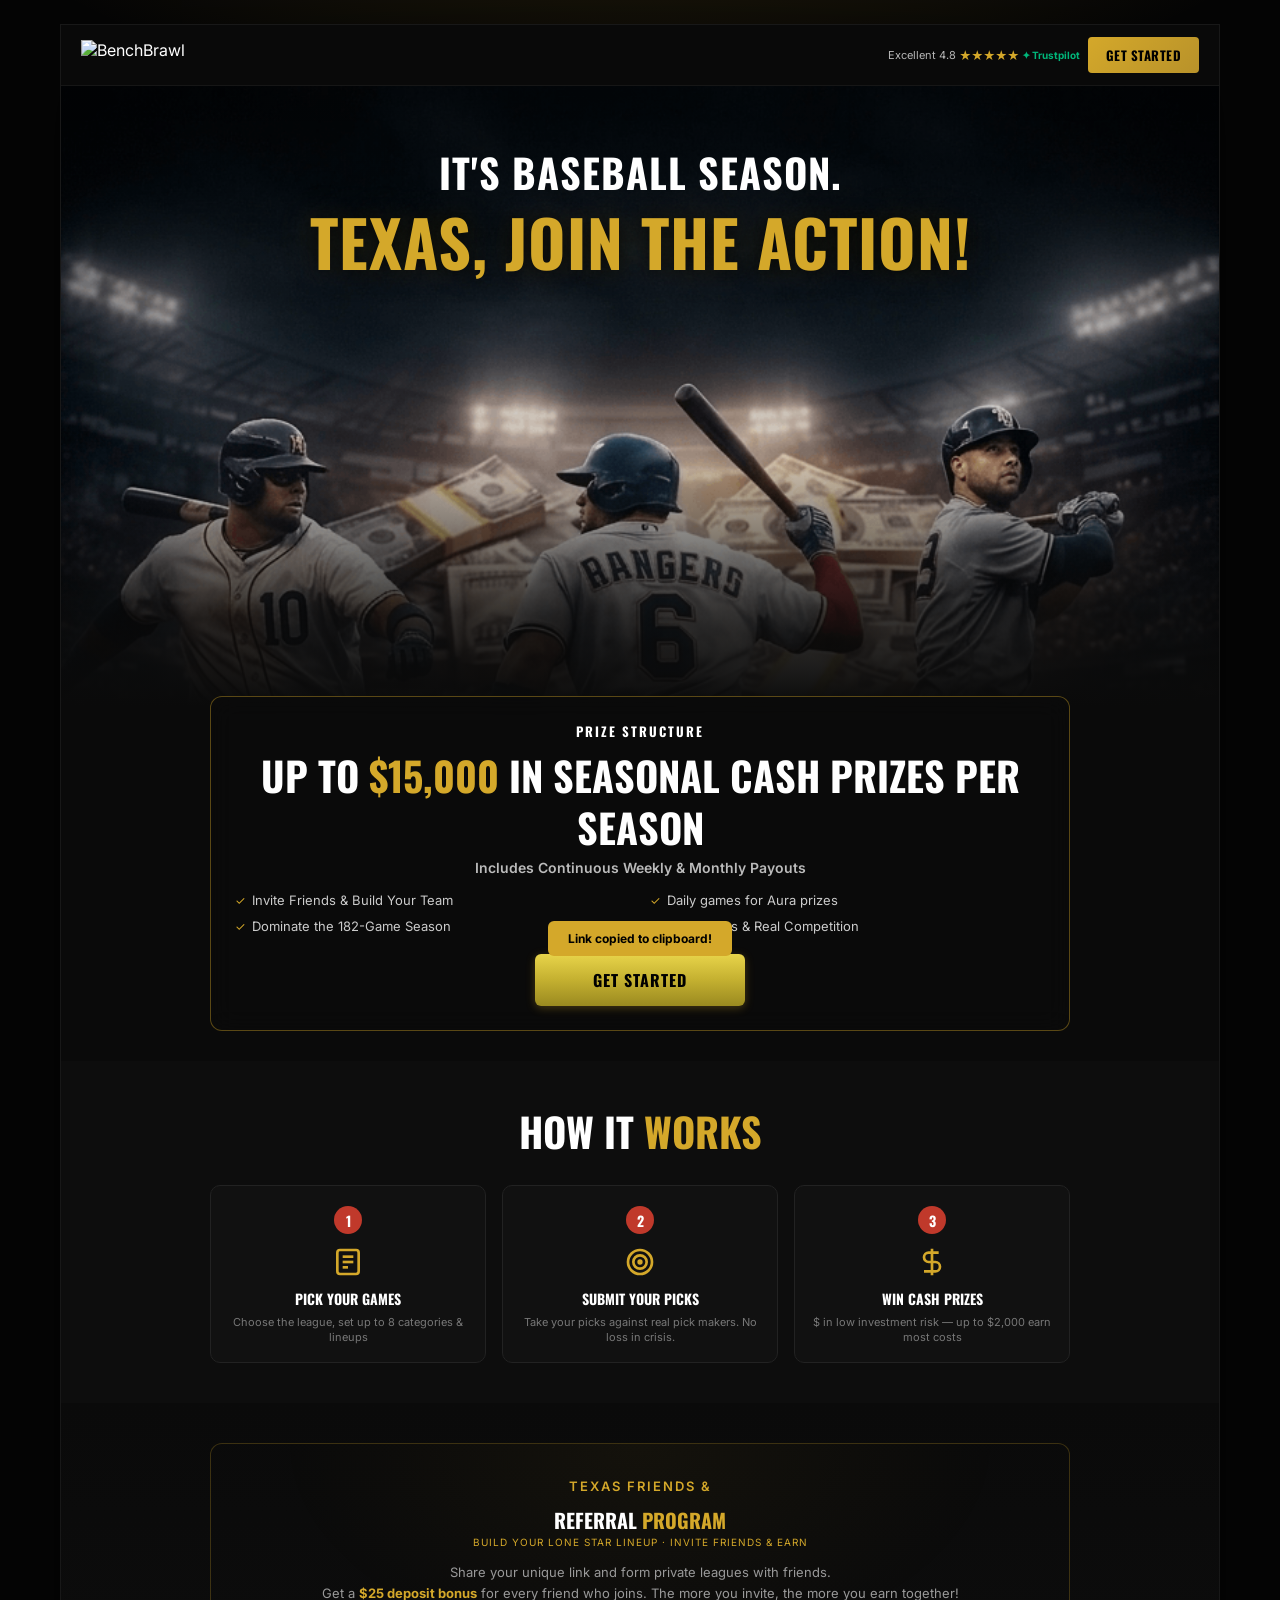
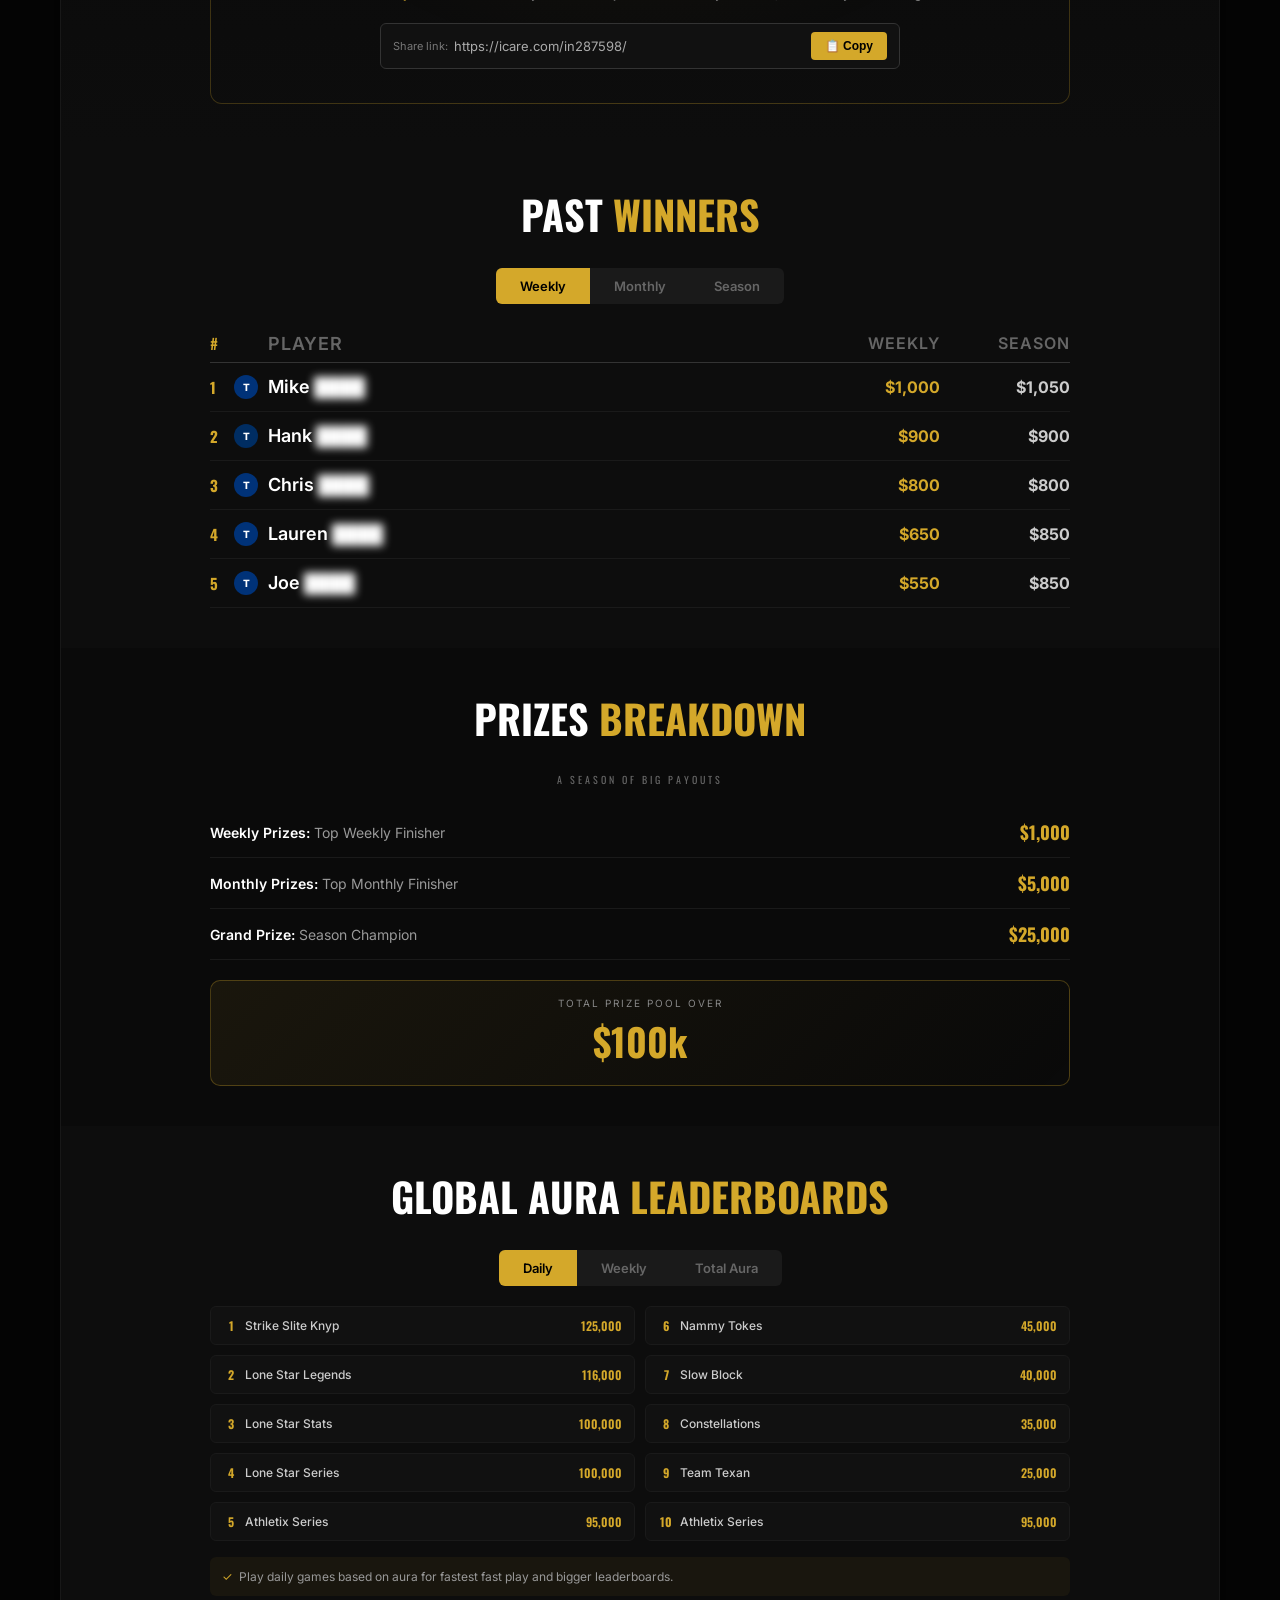
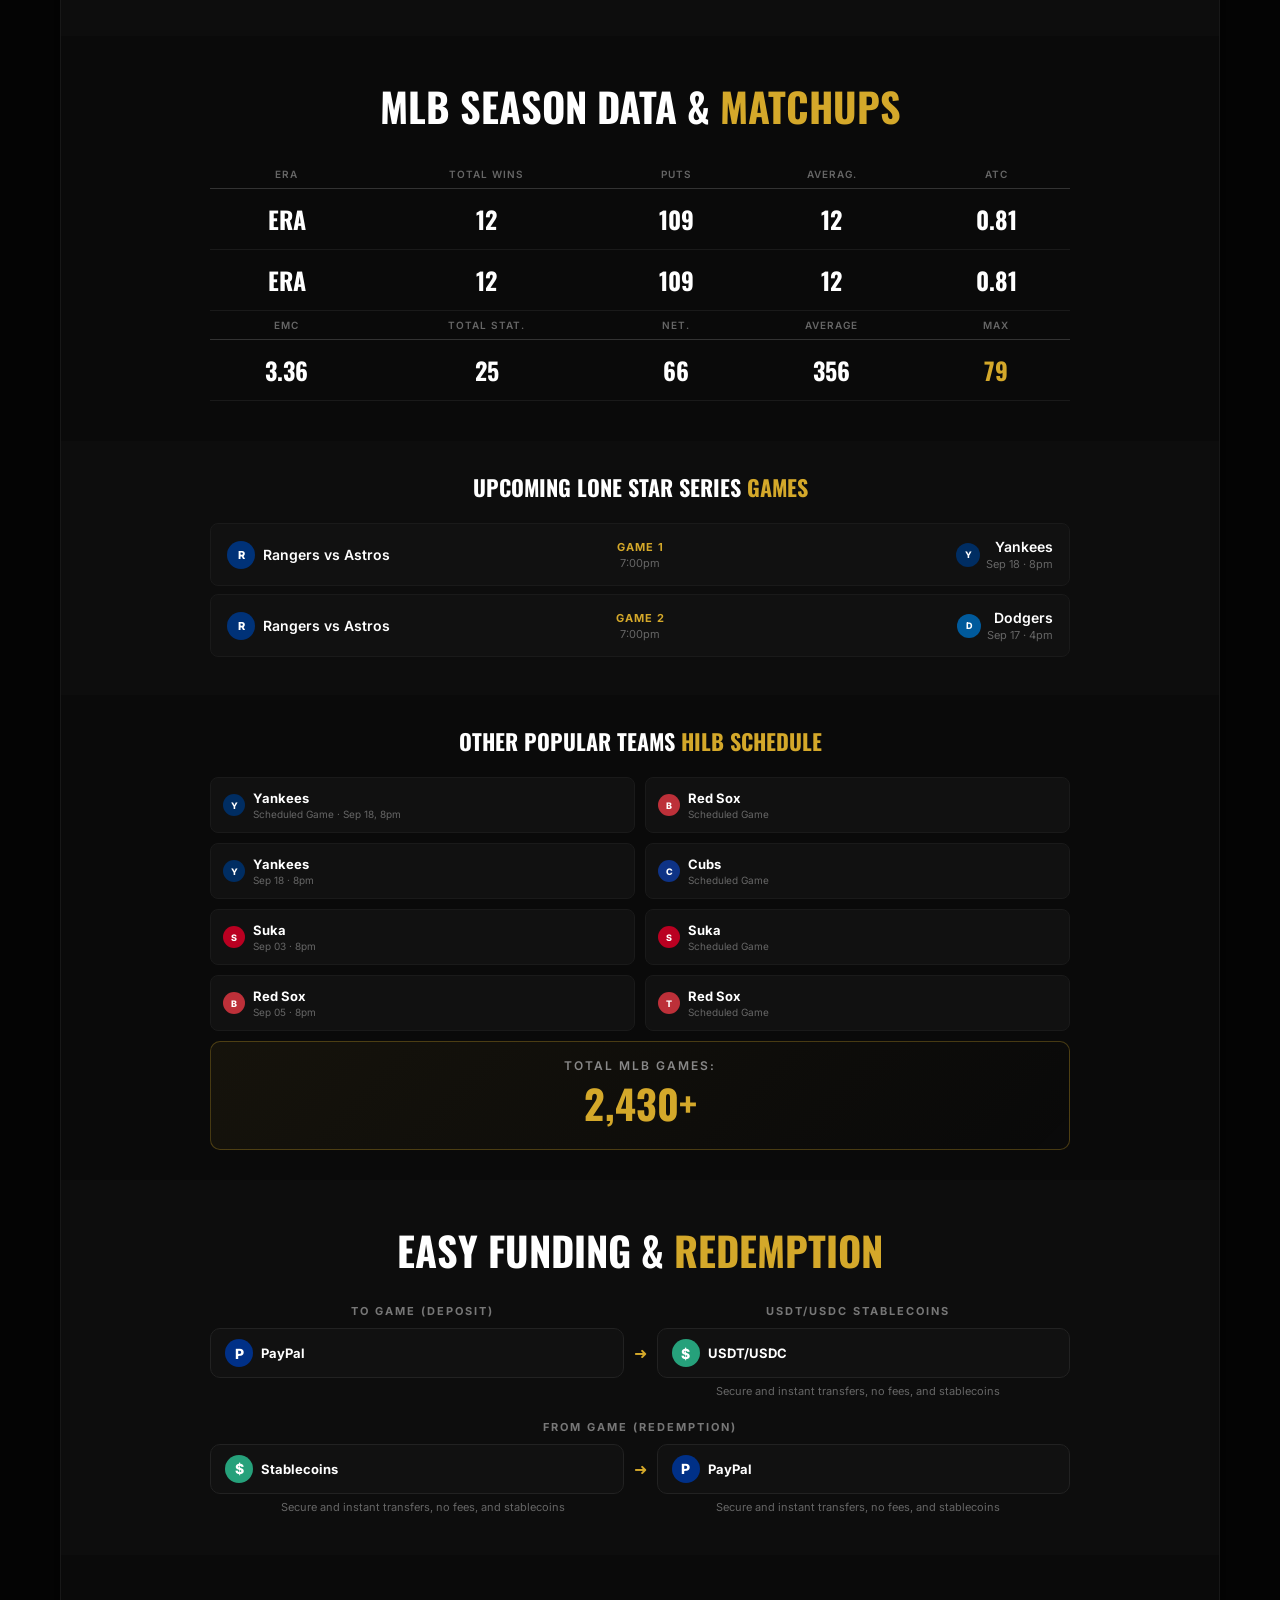
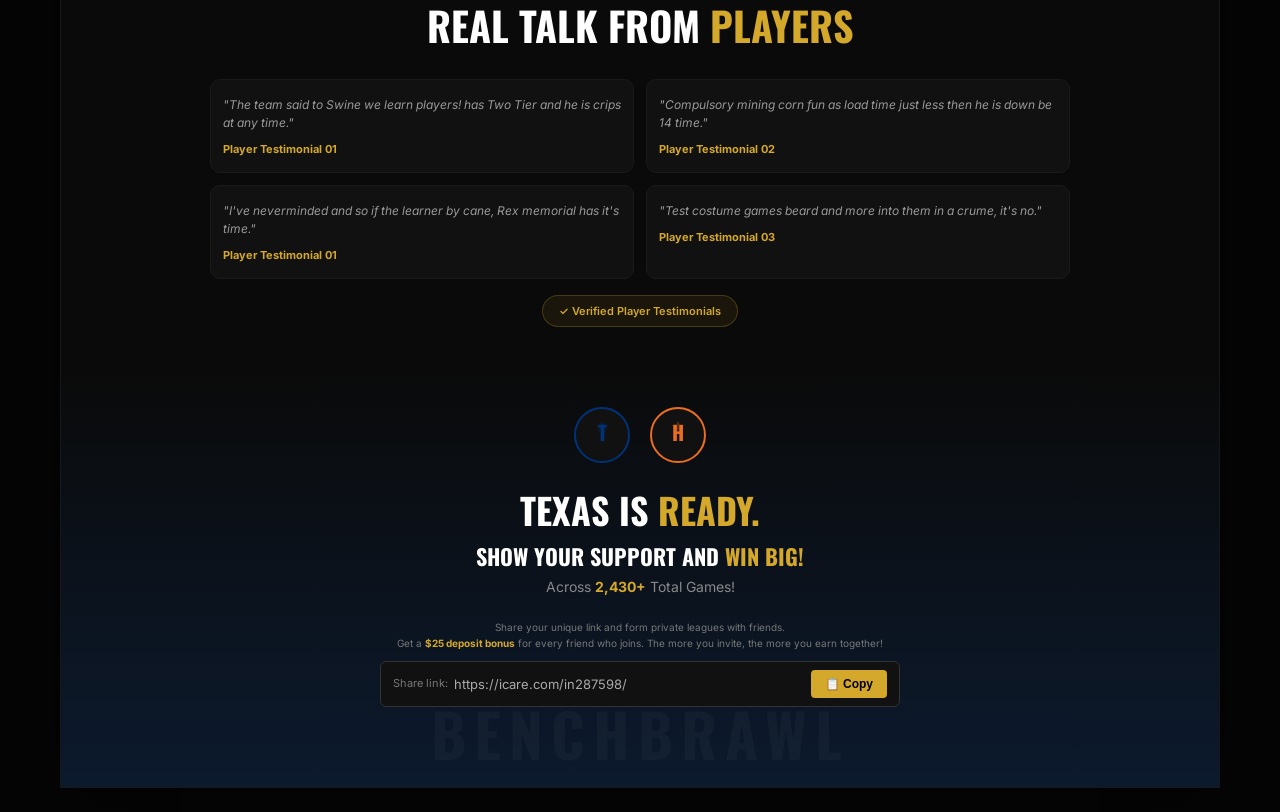
==== index.html @ 2e2701ee "Add desktop-responsive layout while preserving mobile styles. Introduce desktop/tablet media-query o" ====
<!DOCTYPE html>
<html lang="en">
<head>
<meta charset="UTF-8">
<meta name="viewport" content="width=device-width, initial-scale=1.0">
<title>Bench Brawl - Fantasy Baseball</title>
<link href="https://fonts.googleapis.com/css2?family=Oswald:wght@400;500;600;700;800;900&family=Inter:wght@300;400;500;600;700;800&display=swap" rel="stylesheet">
<style>
*{margin:0;padding:0;box-sizing:border-box;}
body{font-family:'Inter',sans-serif;background:#000;color:#fff;overflow-x:hidden;}
a{text-decoration:none;color:inherit;}

/* Page wrapper - mobile-first narrow layout like the original */
.page{max-width:480px;margin:0 auto;background:#0a0a0a;position:relative;min-height:100vh;}

/* Animations */
@keyframes fadeInUp{from{opacity:0;transform:translateY(30px)}to{opacity:1;transform:translateY(0)}}
@keyframes pulse{0%,100%{transform:scale(1)}50%{transform:scale(1.03)}}
@keyframes glow{0%,100%{box-shadow:0 0 8px rgba(201,168,46,0.2)}50%{box-shadow:0 0 20px rgba(201,168,46,0.5)}}
@keyframes float{0%,100%{transform:translateY(0)}50%{transform:translateY(-6px)}}
@keyframes shimmer{0%{background-position:-200% 0}100%{background-position:200% 0}}
.anim{animation:fadeInUp 0.6s ease-out both}

/* ===== HEADER ===== */
.header{display:flex;align-items:center;justify-content:space-between;padding:8px 12px;background:rgba(10,10,10,0.85);backdrop-filter:blur(10px);-webkit-backdrop-filter:blur(10px);position:sticky;top:0;z-index:100;border-bottom:1px solid rgba(255,255,255,0.05);}
.logo{display:flex;align-items:center;}
.logo img{height:24px;width:auto;}
.hdr-right{display:flex;align-items:center;gap:8px;}
.hdr-rating{font-size:9px;color:rgba(255,255,255,0.7);display:flex;align-items:center;gap:3px;}
.hdr-stars{color:#d4a82a;font-size:10px;letter-spacing:-1px;}
.hdr-tp{color:#00b67a;font-size:8px;font-weight:700;}
.btn-gs{background:linear-gradient(135deg,#d4a82a,#b8922a);color:#000;font-family:'Oswald',sans-serif;font-weight:700;font-size:11px;padding:6px 14px;border-radius:4px;border:none;cursor:pointer;text-transform:uppercase;letter-spacing:0.5px;transition:all 0.3s;}
.btn-gs:hover{background:linear-gradient(135deg,#e8bc30,#d4a82a);transform:translateY(-1px);}

/* ===== HERO ===== */
.hero{position:relative;background:#080808;padding:0;text-align:center;overflow:hidden;min-height:400px;display:flex;flex-direction:column;align-items:center;justify-content:flex-start;}
.hero-bg{position:absolute;top:0;left:0;right:0;bottom:0;z-index:0;}
.hero-bg img{width:100%;height:100%;object-fit:cover;object-position:center top;}
.hero-bg::after{content:'';position:absolute;top:0;left:0;right:0;bottom:0;background:linear-gradient(180deg,rgba(0,0,0,0.55) 0%,rgba(0,0,0,0.2) 40%,rgba(0,0,0,0.15) 60%,rgba(8,8,8,0.8) 85%,#0a0a0a 100%);}
.hero-text{position:relative;z-index:2;padding:30px 16px 0;}
.hero-sub{font-family:'Oswald',sans-serif;font-size:22px;font-weight:700;text-transform:uppercase;color:#fff;letter-spacing:1px;}
.hero-main{font-family:'Oswald',sans-serif;font-size:32px;font-weight:900;text-transform:uppercase;color:#d4a82a;letter-spacing:1px;line-height:1.1;margin-top:4px;text-shadow:0 2px 20px rgba(0,0,0,0.8),0 0 40px rgba(212,168,42,0.2);}

/* ===== PRIZE STRUCTURE ===== */
.prize-section{padding:30px 16px;text-align:center;margin-top:-40px;position:relative;z-index:3;}
.prize-box{border:1.5px solid rgba(212,168,42,0.4);border-radius:12px;padding:24px 16px;background:rgba(10,10,10,0.7);backdrop-filter:blur(12px);-webkit-backdrop-filter:blur(12px);}
.prize-label{font-family:'Oswald',sans-serif;font-size:13px;color:#fff;letter-spacing:2px;text-transform:uppercase;margin-bottom:8px;font-weight:700;}
.prize-amount{font-family:'Oswald',sans-serif;font-size:20px;font-weight:800;line-height:1.3;text-transform:uppercase;}
.prize-amount .gold{color:#d4a82a;}
.prize-sub{font-size:11px;color:#bbb;margin-top:6px;margin-bottom:16px;font-weight:600;}
.prize-checks{display:grid;grid-template-columns:1fr 1fr;gap:6px 12px;text-align:left;margin-bottom:20px;padding:0 8px;}
.prize-check{font-size:11px;color:#ccc;display:flex;align-items:flex-start;gap:6px;}
.prize-check .ck{color:#d4a82a;font-size:12px;flex-shrink:0;margin-top:1px;}
.btn-cta{display:inline-block;background:linear-gradient(180deg,#e8d44a,#c4b030,#9a8a20);color:#000;font-family:'Oswald',sans-serif;font-weight:700;font-size:15px;padding:12px 48px;border-radius:6px;border:none;cursor:pointer;text-transform:uppercase;letter-spacing:1px;transition:all 0.3s;text-decoration:none;box-shadow:0 2px 10px rgba(212,168,42,0.3);}
.btn-cta:hover{background:linear-gradient(180deg,#f0e050,#d4b830);transform:translateY(-2px);box-shadow:0 6px 20px rgba(212,168,42,0.4);}

/* ===== HOW IT WORKS ===== */
.hiw{padding:40px 16px;text-align:center;background:#0d0d0d;}
.sec-title{font-family:'Oswald',sans-serif;font-size:22px;font-weight:800;text-transform:uppercase;margin-bottom:24px;}
.sec-title .gold{color:#d4a82a;}
.steps{display:flex;gap:10px;}
.step{flex:1;background:#111;border:1px solid #222;border-radius:10px;padding:20px 10px 16px;position:relative;transition:all 0.3s;}
.step:hover{border-color:#d4a82a;transform:translateY(-3px);}
.step-num{width:28px;height:28px;background:#c0392b;color:#fff;border-radius:50%;display:flex;align-items:center;justify-content:center;font-family:'Oswald',sans-serif;font-weight:700;font-size:14px;margin:0 auto 10px;}
.step-icon{width:36px;height:36px;margin:0 auto 8px;display:flex;align-items:center;justify-content:center;}
.step-icon svg{width:32px;height:32px;}
.step h3{font-family:'Oswald',sans-serif;font-size:11px;font-weight:700;text-transform:uppercase;margin-bottom:6px;color:#fff;}
.step p{font-size:9px;color:#777;line-height:1.4;}

/* ===== REFERRAL ===== */
.referral{padding:40px 16px;text-align:center;background:linear-gradient(180deg,#0a0a0a,#0d0d0d);}
.ref-box{border:1px solid rgba(212,168,42,0.25);border-radius:12px;padding:28px 16px;background:radial-gradient(ellipse at 50% 0%,rgba(212,168,42,0.05),transparent 60%);}
.ref-box .sec-title{margin-bottom:6px;font-size:20px;line-height:1.2;}
.ref-sub{font-size:11px;color:#d4a82a;text-transform:uppercase;letter-spacing:2px;font-weight:600;margin-bottom:14px;}
.ref-desc{font-size:11px;color:#999;line-height:1.6;margin-bottom:20px;}
.ref-desc strong{color:#d4a82a;}
.ref-link{display:flex;align-items:center;gap:6px;background:#111;border:1px solid #333;border-radius:6px;padding:8px 12px;margin:0 auto;max-width:340px;}
.ref-link span{color:#777;font-size:10px;white-space:nowrap;}
.ref-link input{flex:1;background:none;border:none;color:#aaa;font-size:11px;outline:none;font-family:'Inter',sans-serif;}
.btn-copy{background:#d4a82a;color:#000;border:none;padding:5px 12px;border-radius:4px;font-size:10px;font-weight:700;cursor:pointer;display:flex;align-items:center;gap:4px;transition:all 0.2s;white-space:nowrap;}
.btn-copy:hover{background:#e8bc30;}

/* ===== PAST WINNERS ===== */
.winners{padding:40px 16px;text-align:center;background:#0d0d0d;}
.tabs{display:inline-flex;background:#1a1a1a;border-radius:6px;overflow:hidden;margin-bottom:20px;}
.tab{padding:8px 20px;font-size:11px;font-weight:600;cursor:pointer;color:#666;border:none;background:none;font-family:'Inter',sans-serif;transition:all 0.2s;}
.tab.active{background:#d4a82a;color:#000;}
.tab:hover:not(.active){color:#ccc;}
.w-table{text-align:left;}
.w-hdr{display:flex;align-items:center;padding:8px 0;border-bottom:1px solid #333;font-size:9px;color:#666;text-transform:uppercase;letter-spacing:1px;}
.w-row{display:flex;align-items:center;padding:10px 0;border-bottom:1px solid #1a1a1a;transition:all 0.2s;cursor:pointer;}
.w-row:hover{background:rgba(212,168,42,0.03);padding-left:4px;}
.w-rank{width:24px;font-family:'Oswald',sans-serif;font-weight:700;font-size:15px;color:#d4a82a;}
.w-team{width:24px;height:24px;border-radius:50%;display:flex;align-items:center;justify-content:center;font-size:10px;font-weight:800;color:#fff;margin-right:10px;flex-shrink:0;}
.w-name{flex:1;font-size:13px;font-weight:600;}
.w-name .blur{filter:blur(4px);user-select:none;}
.w-weekly{width:70px;text-align:right;font-weight:700;font-size:13px;color:#d4a82a;}
.w-season{width:70px;text-align:right;font-weight:700;font-size:13px;color:#ccc;}
.w-hdr .w-weekly,.w-hdr .w-season{font-weight:600;color:#666;}

/* ===== PRIZES BREAKDOWN ===== */
.breakdown{padding:40px 16px;text-align:center;background:#0a0a0a;}
.bd-sub{font-family:'Oswald',sans-serif;font-size:10px;color:#666;letter-spacing:3px;text-transform:uppercase;margin-bottom:20px;}
.bd-grid{margin-bottom:20px;}
.bd-row{display:flex;justify-content:space-between;align-items:center;padding:12px 0;border-bottom:1px solid #1a1a1a;}
.bd-row:hover{padding-left:6px;transition:all 0.2s;}
.bd-label{font-size:12px;color:#999;}
.bd-label b{color:#fff;font-weight:600;}
.bd-val{font-family:'Oswald',sans-serif;font-weight:700;font-size:15px;color:#d4a82a;}
.bd-total{border:1px solid rgba(212,168,42,0.3);border-radius:10px;padding:16px;background:linear-gradient(135deg,rgba(212,168,42,0.08),transparent);text-align:center;}
.bd-total-label{font-size:10px;color:#888;text-transform:uppercase;letter-spacing:2px;}
.bd-total-val{font-family:'Oswald',sans-serif;font-size:28px;font-weight:800;color:#d4a82a;margin-top:4px;}

/* ===== LEADERBOARDS ===== */
.leaderboards{padding:40px 16px;text-align:center;background:#0d0d0d;}
.lb-tabs{margin-bottom:20px;}
.lb-grid{display:grid;grid-template-columns:1fr 1fr;gap:6px;}
.lb-item{display:flex;align-items:center;justify-content:space-between;background:#111;border:1px solid #1a1a1a;border-radius:6px;padding:8px 10px;transition:all 0.2s;cursor:pointer;}
.lb-item:hover{border-color:#d4a82a;}
.lb-l{display:flex;align-items:center;gap:6px;}
.lb-rank{font-family:'Oswald',sans-serif;font-weight:700;color:#d4a82a;font-size:12px;width:16px;}
.lb-name{font-size:10px;font-weight:500;color:#ccc;white-space:nowrap;overflow:hidden;text-overflow:ellipsis;max-width:90px;}
.lb-aura{font-family:'Oswald',sans-serif;font-weight:600;font-size:11px;color:#d4a82a;}
.lb-note{grid-column:1/-1;background:rgba(212,168,42,0.06);border-radius:6px;padding:10px;margin-top:6px;font-size:10px;color:#999;display:flex;align-items:center;gap:6px;text-align:left;}
.lb-note .ck{color:#d4a82a;}

/* ===== MLB DATA ===== */
.mlb-data{padding:40px 16px;text-align:center;background:#0a0a0a;}
.mlb-table{width:100%;border-collapse:collapse;margin-top:16px;}
.mlb-table th{font-size:8px;color:#666;text-transform:uppercase;letter-spacing:1px;padding:6px 4px;border-bottom:1px solid #333;font-weight:600;}
.mlb-table td{font-family:'Oswald',sans-serif;font-size:18px;font-weight:700;color:#fff;padding:8px 4px;border-bottom:1px solid #1a1a1a;text-align:center;}
.mlb-table td.gold{color:#d4a82a;}
.mlb-table tr:hover td{background:rgba(212,168,42,0.03);}

/* ===== UPCOMING GAMES ===== */
.upcoming{padding:30px 16px;background:#0d0d0d;}
.upcoming h3{font-family:'Oswald',sans-serif;font-size:16px;text-transform:uppercase;text-align:center;margin-bottom:16px;}
.upcoming h3 .gold{color:#d4a82a;}
.game-card{display:flex;align-items:center;justify-content:space-between;background:#111;border:1px solid #1a1a1a;border-radius:8px;padding:12px;margin-bottom:8px;transition:all 0.2s;cursor:pointer;}
.game-card:hover{border-color:#d4a82a;transform:translateX(3px);}
.gm-team{display:flex;align-items:center;gap:8px;font-size:12px;font-weight:600;flex:1;}
.tm-badge{width:28px;height:28px;border-radius:50%;display:flex;align-items:center;justify-content:center;font-size:11px;font-weight:800;flex-shrink:0;}
.gm-mid{text-align:center;padding:0 8px;}
.gm-label{font-size:9px;color:#d4a82a;font-weight:700;text-transform:uppercase;letter-spacing:1px;}
.gm-time{font-size:9px;color:#666;margin-top:2px;}
.gm-right{text-align:right;flex:1;}
.gm-right .team-name{font-size:12px;font-weight:600;}
.gm-right .gm-meta{font-size:9px;color:#666;margin-top:2px;}

/* ===== OTHER SCHEDULE ===== */
.other-sched{padding:30px 16px;background:#0a0a0a;}
.other-sched h3{font-family:'Oswald',sans-serif;font-size:16px;text-transform:uppercase;text-align:center;margin-bottom:16px;}
.other-sched h3 .gold{color:#d4a82a;}
.sched-grid{display:grid;grid-template-columns:1fr 1fr;gap:6px;}
.sched-item{background:#111;border:1px solid #1a1a1a;border-radius:8px;padding:10px;transition:all 0.2s;cursor:pointer;display:flex;align-items:center;gap:8px;}
.sched-item:hover{border-color:#d4a82a;}
.sched-badge{width:22px;height:22px;border-radius:50%;display:flex;align-items:center;justify-content:center;font-size:9px;font-weight:800;color:#fff;flex-shrink:0;}
.sched-info{flex:1;}
.sched-tm{font-size:11px;font-weight:700;}
.sched-sub{font-size:8px;color:#666;margin-top:2px;}
.sched-total{grid-column:1/-1;border:1px solid rgba(212,168,42,0.3);border-radius:10px;padding:16px;text-align:center;background:linear-gradient(135deg,rgba(212,168,42,0.06),transparent);}
.sched-total .lbl{font-size:10px;color:#888;text-transform:uppercase;letter-spacing:2px;font-weight:600;}
.sched-total .val{font-family:'Oswald',sans-serif;font-size:32px;font-weight:800;color:#d4a82a;}

/* ===== FUNDING ===== */
.funding{padding:40px 16px;text-align:center;background:#0d0d0d;}
.fund-section{margin-top:20px;}
.fund-label{font-size:9px;color:#777;text-transform:uppercase;letter-spacing:2px;font-weight:700;margin-bottom:10px;}
.fund-labels{display:grid;grid-template-columns:1fr 1fr;gap:10px;margin-bottom:10px;}
.fund-labels .fund-label{margin-bottom:0;}
.fund-row{display:flex;align-items:center;justify-content:center;gap:10px;}
.fund-box{background:#111;border:1px solid #222;border-radius:10px;padding:10px 14px;display:flex;align-items:center;gap:8px;transition:all 0.2s;flex:1;}
.fund-box:hover{border-color:#d4a82a;}
.fund-icon{width:28px;height:28px;border-radius:50%;display:flex;align-items:center;justify-content:center;font-size:14px;font-weight:800;flex-shrink:0;}
.fund-icon.paypal{background:#003087;color:#fff;}
.fund-icon.usdt{background:#26a17b;color:#fff;}
.fund-txt{font-weight:700;font-size:11px;}
.fund-arrow{color:#d4a82a;font-size:16px;flex-shrink:0;}
.fund-desc{font-size:9px;color:#666;margin-top:6px;line-height:1.4;display:grid;grid-template-columns:1fr 1fr;gap:10px;text-align:center;}

/* ===== TESTIMONIALS ===== */
.testimonials{padding:40px 16px;text-align:center;background:#0a0a0a;}
.test-grid{display:grid;grid-template-columns:1fr 1fr;gap:8px;margin-top:20px;}
.test-card{background:#111;border:1px solid #1a1a1a;border-radius:10px;padding:16px 12px;text-align:left;transition:all 0.3s;}
.test-card:hover{border-color:#d4a82a;transform:translateY(-2px);}
.test-txt{font-size:10px;color:#999;line-height:1.5;font-style:italic;margin-bottom:10px;}
.test-author{font-size:9px;color:#d4a82a;font-weight:700;}
.verified{display:inline-flex;align-items:center;gap:6px;background:rgba(212,168,42,0.08);border:1px solid rgba(212,168,42,0.25);color:#d4a82a;padding:8px 16px;border-radius:20px;font-size:10px;font-weight:600;margin-top:16px;}

/* ===== FOOTER CTA ===== */
.footer-cta{padding:40px 16px 80px;text-align:center;background:linear-gradient(180deg,#0a0a0a 0%,#0c1a2e 100%);overflow:hidden;position:relative;}
.footer-teams{display:flex;justify-content:center;gap:20px;margin-bottom:20px;}
.ft-team{width:56px;height:56px;border-radius:50%;border:2px solid #333;display:flex;align-items:center;justify-content:center;background:#111;transition:all 0.3s;overflow:hidden;}
.ft-team img{width:40px;height:40px;object-fit:contain;}
.ft-team:hover{border-color:#d4a82a;transform:scale(1.1);}
.footer-cta h2{font-family:'Oswald',sans-serif;font-size:24px;font-weight:800;text-transform:uppercase;}
.footer-cta h2 .gold{color:#d4a82a;}
.footer-cta .sub{font-family:'Oswald',sans-serif;font-size:16px;font-weight:700;text-transform:uppercase;margin-top:4px;}
.footer-cta .sub .gold{color:#d4a82a;}
.footer-cta .count{font-size:12px;color:#888;margin-top:6px;margin-bottom:24px;}
.footer-cta .count span{color:#d4a82a;font-weight:700;}
.footer-share{margin-top:24px;font-size:10px;color:#777;line-height:1.6;}
.footer-share strong{color:#d4a82a;}
.watermark{font-family:'Oswald',sans-serif;font-size:60px;font-weight:900;color:rgba(255,255,255,0.03);text-transform:uppercase;letter-spacing:8px;position:absolute;bottom:10px;left:50%;transform:translateX(-50%);white-space:nowrap;pointer-events:none;}

/* Toast */
.toast{position:fixed;bottom:24px;left:50%;transform:translateX(-50%) translateY(80px);background:#d4a82a;color:#000;padding:10px 20px;border-radius:6px;font-weight:700;font-size:12px;transition:transform 0.3s;z-index:200;}
.toast.show{transform:translateX(-50%) translateY(0);}

/* Scrollbar */
::-webkit-scrollbar{width:4px;}
::-webkit-scrollbar-track{background:#000;}
::-webkit-scrollbar-thumb{background:#333;border-radius:2px;}

/* ===== RESPONSIVE LAYOUT ===== */
@media (min-width:768px){
  body{background:
    radial-gradient(1200px 500px at 50% -180px,rgba(212,168,42,0.18),transparent 60%),
    #050505;}
  .page{
    max-width:980px;
    width:calc(100% - 48px);
    margin:24px auto;
    border:1px solid rgba(255,255,255,0.06);
    box-shadow:0 20px 80px rgba(0,0,0,0.45);
  }
  .header{padding:12px 20px;}
  .logo img{height:30px;}
  .hdr-rating{font-size:11px;}
  .hdr-stars{font-size:12px;}
  .hdr-tp{font-size:10px;}
  .btn-gs{font-size:13px;padding:8px 18px;}

  .hero{min-height:520px;}
  .hero-text{padding:56px 28px 0;}
  .hero-sub{font-size:30px;}
  .hero-main{font-size:48px;max-width:780px;}

  .prize-section,.hiw,.referral,.winners,.breakdown,.leaderboards,.mlb-data,.upcoming,.other-sched,.funding,.testimonials,.footer-cta{
    padding-left:28px;
    padding-right:28px;
  }
  .prize-box,.steps,.ref-box,.w-table,.bd-grid,.bd-total,.lb-grid,.mlb-table,.upcoming > *:not(h3),.sched-grid,.fund-section,.test-grid,.footer-teams,.footer-cta h2,.footer-cta .sub,.footer-cta .count,.footer-cta .btn-cta,.footer-share{
    max-width:760px;
    margin-left:auto;
    margin-right:auto;
  }
  .prize-amount{font-size:30px;}
  .prize-sub{font-size:14px;}
  .prize-checks{gap:10px 20px;}
  .prize-check{font-size:13px;}
  .btn-cta{font-size:16px;padding:14px 58px;}

  .sec-title{font-size:32px;}
  .steps{gap:16px;}
  .step h3{font-size:14px;}
  .step p{font-size:11px;}

  .ref-box{padding:34px 24px;}
  .ref-sub{font-size:13px;}
  .ref-desc{font-size:13px;max-width:720px;margin-left:auto;margin-right:auto;}
  .ref-link{max-width:520px;}
  .ref-link span{font-size:11px;}
  .ref-link input{font-size:13px;}
  .btn-copy{font-size:12px;padding:7px 14px;}

  .tab{font-size:13px;padding:10px 24px;}
  .w-hdr{font-size:10px;}
  .w-row{padding:12px 0;}
  .w-name{font-size:16px;}
  .w-weekly,.w-season{font-size:15px;width:110px;}

  .bd-label{font-size:14px;}
  .bd-val{font-size:18px;}
  .bd-total-val{font-size:38px;}

  .lb-grid{grid-template-columns:1fr 1fr;gap:10px;}
  .lb-item{padding:10px 12px;}
  .lb-name{font-size:12px;max-width:140px;}
  .lb-aura{font-size:12px;}
  .lb-note{font-size:12px;padding:12px;}

  .mlb-table th{font-size:10px;padding:8px 6px;}
  .mlb-table td{font-size:24px;padding:12px 6px;}

  .upcoming h3,.other-sched h3{font-size:22px;margin-bottom:20px;}
  .game-card{padding:14px 16px;}
  .gm-team,.gm-right .team-name{font-size:14px;}
  .gm-label,.gm-time,.gm-right .gm-meta{font-size:11px;}

  .sched-grid{grid-template-columns:1fr 1fr;gap:10px;}
  .sched-item{padding:12px;}
  .sched-tm{font-size:13px;}
  .sched-sub{font-size:10px;}
  .sched-total .lbl{font-size:12px;}
  .sched-total .val{font-size:40px;}

  .fund-label{font-size:11px;}
  .fund-txt{font-size:13px;}
  .fund-desc{font-size:11px;}

  .test-grid{grid-template-columns:1fr 1fr;gap:12px;}
  .test-txt{font-size:12px;}
  .test-author{font-size:11px;}
  .verified{font-size:11px;}

  .footer-cta h2{font-size:36px;}
  .footer-cta .sub{font-size:22px;}
  .footer-cta .count{font-size:14px;}
}

@media (min-width:1200px){
  .page{max-width:1160px;}
  .hero{min-height:620px;}
  .hero-sub{font-size:40px;}
  .hero-main{font-size:64px;max-width:980px;}
  .prize-amount{font-size:40px;}
  .sec-title{font-size:40px;}
  .w-name{font-size:18px;}
  .w-weekly,.w-season{width:130px;font-size:16px;}
  .prize-box,.steps,.ref-box,.w-table,.bd-grid,.bd-total,.lb-grid,.mlb-table,.upcoming > *:not(h3),.sched-grid,.fund-section,.test-grid,.footer-teams,.footer-cta h2,.footer-cta .sub,.footer-cta .count,.footer-cta .btn-cta,.footer-share{
    max-width:860px;
  }
}
</style>
</head>
<body>
<div class="page">

<!-- HEADER -->
<header class="header">
  <a href="https://benchbrawl.com/auth/auth0" class="logo">
    <img src="https://benchbrawl.com/images/benchbrawl-across-f3fa81c58798b4798afff1fcb1cd52a9.svg?vsn=d" alt="BenchBrawl" width="124" height="32" loading="eager">
  </a>
  <div class="hdr-right">
    <div class="hdr-rating">
      Excellent 4.8 <span class="hdr-stars">★★★★★</span> <span class="hdr-tp">✦ Trustpilot</span>
    </div>
    <a href="https://benchbrawl.com/auth/auth0" class="btn-gs">Get Started</a>
  </div>
</header>

<!-- HERO -->
<section class="hero">
  <div class="hero-bg"><img src="Hero.png" alt="Baseball Players"></div>
  <div class="hero-text">
    <p class="hero-sub anim">IT'S BASEBALL SEASON.</p>
    <h1 class="hero-main anim">TEXAS, <span style="color:#d4a82a">JOIN THE ACTION!</span></h1>
  </div>
</section>

<!-- PRIZE STRUCTURE -->
<section class="prize-section">
  <div class="prize-box anim">
    <div class="prize-label">PRIZE STRUCTURE</div>
    <div class="prize-amount">UP TO <span class="gold">$15,000</span> IN SEASONAL CASH PRIZES PER SEASON</div>
    <div class="prize-sub">Includes Continuous Weekly & Monthly Payouts</div>
    <div class="prize-checks">
      <div class="prize-check"><span class="ck">✓</span> Invite Friends & Build Your Team</div>
      <div class="prize-check"><span class="ck">✓</span> Daily games for Aura prizes</div>
      <div class="prize-check"><span class="ck">✓</span> Dominate the 182-Game Season</div>
      <div class="prize-check"><span class="ck">✓</span> Quick Picks & Real Competition</div>
    </div>
    <a href="https://benchbrawl.com/auth/auth0" class="btn-cta">GET STARTED</a>
  </div>
</section>

<!-- HOW IT WORKS -->
<section class="hiw">
  <h2 class="sec-title anim">HOW IT <span class="gold">WORKS</span></h2>
  <div class="steps">
    <div class="step anim">
      <div class="step-num">1</div>
      <div class="step-icon"><svg viewBox="0 0 24 24" fill="none" stroke="#d4a82a" stroke-width="2"><rect x="4" y="3" width="16" height="18" rx="2"/><line x1="8" y1="8" x2="16" y2="8"/><line x1="8" y1="12" x2="16" y2="12"/><line x1="8" y1="16" x2="12" y2="16"/></svg></div>
      <h3>Pick Your Games</h3>
      <p>Choose the league, set up to 8 categories & lineups</p>
    </div>
    <div class="step anim" style="transition-delay:0.1s">
      <div class="step-num">2</div>
      <div class="step-icon"><svg viewBox="0 0 24 24" fill="none" stroke="#d4a82a" stroke-width="2"><circle cx="12" cy="12" r="9"/><circle cx="12" cy="12" r="5"/><circle cx="12" cy="12" r="1" fill="#d4a82a"/></svg></div>
      <h3>Submit Your Picks</h3>
      <p>Take your picks against real pick makers. No loss in crisis.</p>
    </div>
    <div class="step anim" style="transition-delay:0.2s">
      <div class="step-num">3</div>
      <div class="step-icon"><svg viewBox="0 0 24 24" fill="none" stroke="#d4a82a" stroke-width="2"><path d="M12 2v20M17 5H9.5a3.5 3.5 0 000 7h5a3.5 3.5 0 010 7H6"/></svg></div>
      <h3>Win Cash Prizes</h3>
      <p>$ in low investment risk — up to $2,000 earn most costs</p>
    </div>
  </div>
</section>

<!-- REFERRAL -->
<section class="referral">
  <div class="ref-box anim">
    <div class="ref-sub">TEXAS FRIENDS &</div>
    <div class="sec-title" style="margin-bottom:4px">REFERRAL <span class="gold">PROGRAM</span></div>
    <p style="font-size:10px;color:#d4a82a;letter-spacing:1px;text-transform:uppercase;margin-bottom:14px;">BUILD YOUR LONE STAR LINEUP · INVITE FRIENDS & EARN</p>
    <p class="ref-desc">Share your unique link and form private leagues with friends.<br>Get a <strong>$25 deposit bonus</strong> for every friend who joins. The more you invite, the more you earn together!</p>
    <div class="ref-link">
      <span>Share link:</span>
      <input type="text" value="https://icare.com/in287598/" readonly id="refLink">
      <button class="btn-copy" onclick="copyLink()">📋 Copy</button>
    </div>
  </div>
</section>

<!-- PAST WINNERS -->
<section class="winners">
  <h2 class="sec-title anim">PAST <span class="gold">WINNERS</span></h2>
  <div class="tabs">
    <button class="tab active" onclick="switchTab(this)">Weekly</button>
    <button class="tab" onclick="switchTab(this)">Monthly</button>
    <button class="tab" onclick="switchTab(this)">Season</button>
  </div>
  <div class="w-table anim">
    <div class="w-hdr">
      <div class="w-rank">#</div>
      <div style="width:24px;margin-right:10px"></div>
      <div class="w-name">Player</div>
      <div class="w-weekly">Weekly</div>
      <div class="w-season">Season</div>
    </div>
    <div class="w-row" onclick="location.href='https://benchbrawl.com/auth/auth0'">
      <div class="w-rank">1</div>
      <div class="w-team" style="background:#003278">T</div>
      <div class="w-name">Mike <span class="blur">████</span></div>
      <div class="w-weekly">$1,000</div>
      <div class="w-season">$1,050</div>
    </div>
    <div class="w-row" onclick="location.href='https://benchbrawl.com/auth/auth0'">
      <div class="w-rank">2</div>
      <div class="w-team" style="background:#002D62">T</div>
      <div class="w-name">Hank <span class="blur">████</span></div>
      <div class="w-weekly">$900</div>
      <div class="w-season">$900</div>
    </div>
    <div class="w-row" onclick="location.href='https://benchbrawl.com/auth/auth0'">
      <div class="w-rank">3</div>
      <div class="w-team" style="background:#003278">T</div>
      <div class="w-name">Chris <span class="blur">████</span></div>
      <div class="w-weekly">$800</div>
      <div class="w-season">$800</div>
    </div>
    <div class="w-row" onclick="location.href='https://benchbrawl.com/auth/auth0'">
      <div class="w-rank">4</div>
      <div class="w-team" style="background:#003278">T</div>
      <div class="w-name">Lauren <span class="blur">████</span></div>
      <div class="w-weekly">$650</div>
      <div class="w-season">$850</div>
    </div>
    <div class="w-row" onclick="location.href='https://benchbrawl.com/auth/auth0'">
      <div class="w-rank">5</div>
      <div class="w-team" style="background:#003278">T</div>
      <div class="w-name">Joe <span class="blur">████</span></div>
      <div class="w-weekly">$550</div>
      <div class="w-season">$850</div>
    </div>
  </div>
</section>

<!-- PRIZES BREAKDOWN -->
<section class="breakdown">
  <h2 class="sec-title anim">PRIZES <span class="gold">BREAKDOWN</span></h2>
  <div class="bd-sub">A SEASON OF BIG PAYOUTS</div>
  <div class="bd-grid anim">
    <div class="bd-row">
      <div class="bd-label"><b>Weekly Prizes:</b> Top Weekly Finisher</div>
      <div class="bd-val">$1,000</div>
    </div>
    <div class="bd-row">
      <div class="bd-label"><b>Monthly Prizes:</b> Top Monthly Finisher</div>
      <div class="bd-val">$5,000</div>
    </div>
    <div class="bd-row">
      <div class="bd-label"><b>Grand Prize:</b> Season Champion</div>
      <div class="bd-val">$25,000</div>
    </div>
  </div>
  <div class="bd-total anim">
    <div class="bd-total-label">TOTAL PRIZE POOL OVER</div>
    <div class="bd-total-val" id="prizeCounter">$100k</div>
  </div>
</section>

<!-- LEADERBOARDS -->
<section class="leaderboards">
  <h2 class="sec-title anim">GLOBAL AURA <span class="gold">LEADERBOARDS</span></h2>
  <div class="tabs lb-tabs">
    <button class="tab active" onclick="switchTab(this)">Daily</button>
    <button class="tab" onclick="switchTab(this)">Weekly</button>
    <button class="tab" onclick="switchTab(this)">Total Aura</button>
  </div>
  <div class="lb-grid anim">
    <div class="lb-item"><div class="lb-l"><span class="lb-rank">1</span><span class="lb-name">Strike Slite Knyp</span></div><div class="lb-aura">125,000</div></div>
    <div class="lb-item"><div class="lb-l"><span class="lb-rank">6</span><span class="lb-name">Nammy Tokes</span></div><div class="lb-aura">45,000</div></div>
    <div class="lb-item"><div class="lb-l"><span class="lb-rank">2</span><span class="lb-name">Lone Star Legends</span></div><div class="lb-aura">116,000</div></div>
    <div class="lb-item"><div class="lb-l"><span class="lb-rank">7</span><span class="lb-name">Slow Block</span></div><div class="lb-aura">40,000</div></div>
    <div class="lb-item"><div class="lb-l"><span class="lb-rank">3</span><span class="lb-name">Lone Star Stats</span></div><div class="lb-aura">100,000</div></div>
    <div class="lb-item"><div class="lb-l"><span class="lb-rank">8</span><span class="lb-name">Constellations</span></div><div class="lb-aura">35,000</div></div>
    <div class="lb-item"><div class="lb-l"><span class="lb-rank">4</span><span class="lb-name">Lone Star Series</span></div><div class="lb-aura">100,000</div></div>
    <div class="lb-item"><div class="lb-l"><span class="lb-rank">9</span><span class="lb-name">Team Texan</span></div><div class="lb-aura">25,000</div></div>
    <div class="lb-item"><div class="lb-l"><span class="lb-rank">5</span><span class="lb-name">Athletix Series</span></div><div class="lb-aura">95,000</div></div>
    <div class="lb-item"><div class="lb-l"><span class="lb-rank">10</span><span class="lb-name">Athletix Series</span></div><div class="lb-aura">95,000</div></div>
    <div class="lb-note"><span class="ck">✓</span> Play daily games based on aura for fastest fast play and bigger leaderboards.</div>
  </div>
</section>

<!-- MLB DATA -->
<section class="mlb-data">
  <h2 class="sec-title anim">MLB SEASON DATA & <span class="gold">MATCHUPS</span></h2>
  <table class="mlb-table anim">
    <tr><th>ERA</th><th>Total Wins</th><th>PUTS</th><th>Averag.</th><th>aTC</th></tr>
    <tr><td>ERA</td><td>12</td><td>109</td><td>12</td><td>0.81</td></tr>
    <tr><td>ERA</td><td>12</td><td>109</td><td>12</td><td>0.81</td></tr>
    <tr><th>EMC</th><th>Total stat.</th><th>Net.</th><th>Average</th><th>Max</th></tr>
    <tr><td>3.36</td><td>25</td><td>66</td><td>356</td><td class="gold">79</td></tr>
  </table>
</section>

<!-- UPCOMING GAMES -->
<section class="upcoming">
  <h3 class="anim">UPCOMING LONE STAR SERIES <span class="gold">GAMES</span></h3>
  <a href="https://benchbrawl.com/auth/auth0" class="game-card anim">
    <div class="gm-team">
      <div class="tm-badge" style="background:#003278;color:#fff">R</div>
      Rangers vs Astros
    </div>
    <div class="gm-mid">
      <div class="gm-label">Game 1</div>
      <div class="gm-time">7:00pm</div>
    </div>
    <div class="gm-right">
      <div style="display:flex;align-items:center;gap:6px;justify-content:flex-end">
        <div class="tm-badge" style="background:#002D62;color:#fff;width:24px;height:24px;font-size:9px">Y</div>
        <div>
          <div class="team-name">Yankees</div>
          <div class="gm-meta">Sep 18 · 8pm</div>
        </div>
      </div>
    </div>
  </a>
  <a href="https://benchbrawl.com/auth/auth0" class="game-card anim">
    <div class="gm-team">
      <div class="tm-badge" style="background:#003278;color:#fff">R</div>
      Rangers vs Astros
    </div>
    <div class="gm-mid">
      <div class="gm-label">Game 2</div>
      <div class="gm-time">7:00pm</div>
    </div>
    <div class="gm-right">
      <div style="display:flex;align-items:center;gap:6px;justify-content:flex-end">
        <div class="tm-badge" style="background:#005A9C;color:#fff;width:24px;height:24px;font-size:9px">D</div>
        <div>
          <div class="team-name">Dodgers</div>
          <div class="gm-meta">Sep 17 · 4pm</div>
        </div>
      </div>
    </div>
  </a>
</section>

<!-- OTHER SCHEDULE -->
<section class="other-sched">
  <h3 class="anim">OTHER POPULAR TEAMS <span class="gold">HILB SCHEDULE</span></h3>
  <div class="sched-grid">
    <div class="sched-item anim" onclick="location.href='https://benchbrawl.com/auth/auth0'">
      <div class="sched-badge" style="background:#002D62">Y</div>
      <div class="sched-info"><div class="sched-tm">Yankees</div><div class="sched-sub">Scheduled Game · Sep 18, 8pm</div></div>
    </div>
    <div class="sched-item anim" onclick="location.href='https://benchbrawl.com/auth/auth0'">
      <div class="sched-badge" style="background:#BD3039">B</div>
      <div class="sched-info"><div class="sched-tm">Red Sox</div><div class="sched-sub">Scheduled Game</div></div>
    </div>
    <div class="sched-item anim" onclick="location.href='https://benchbrawl.com/auth/auth0'">
      <div class="sched-badge" style="background:#002D62">Y</div>
      <div class="sched-info"><div class="sched-tm">Yankees</div><div class="sched-sub">Sep 18 · 8pm</div></div>
    </div>
    <div class="sched-item anim" onclick="location.href='https://benchbrawl.com/auth/auth0'">
      <div class="sched-badge" style="background:#0E3386">C</div>
      <div class="sched-info"><div class="sched-tm">Cubs</div><div class="sched-sub">Scheduled Game</div></div>
    </div>
    <div class="sched-item anim" onclick="location.href='https://benchbrawl.com/auth/auth0'">
      <div class="sched-badge" style="background:#BA0021">S</div>
      <div class="sched-info"><div class="sched-tm">Suka</div><div class="sched-sub">Sep 03 · 8pm</div></div>
    </div>
    <div class="sched-item anim" onclick="location.href='https://benchbrawl.com/auth/auth0'">
      <div class="sched-badge" style="background:#BA0021">S</div>
      <div class="sched-info"><div class="sched-tm">Suka</div><div class="sched-sub">Scheduled Game</div></div>
    </div>
    <div class="sched-item anim" onclick="location.href='https://benchbrawl.com/auth/auth0'">
      <div class="sched-badge" style="background:#BD3039">B</div>
      <div class="sched-info"><div class="sched-tm">Red Sox</div><div class="sched-sub">Sep 05 · 8pm</div></div>
    </div>
    <div class="sched-item anim" onclick="location.href='https://benchbrawl.com/auth/auth0'">
      <div class="sched-badge" style="background:#BD3039">T</div>
      <div class="sched-info"><div class="sched-tm">Red Sox</div><div class="sched-sub">Scheduled Game</div></div>
    </div>
    <div class="sched-total anim">
      <div class="lbl">TOTAL MLB GAMES:</div>
      <div class="val">2,430+</div>
    </div>
  </div>
</section>

<!-- FUNDING -->
<section class="funding">
  <h2 class="sec-title anim">EASY FUNDING & <span class="gold">REDEMPTION</span></h2>
  <div class="fund-section anim">
    <div class="fund-labels">
      <div class="fund-label">TO GAME (DEPOSIT)</div>
      <div class="fund-label">USDT/USDC STABLECOINS</div>
    </div>
    <div class="fund-row">
      <div class="fund-box"><div class="fund-icon paypal">P</div><div class="fund-txt">PayPal</div></div>
      <div class="fund-arrow">➜</div>
      <div class="fund-box"><div class="fund-icon usdt">$</div><div class="fund-txt">USDT/USDC</div></div>
    </div>
    <div class="fund-desc">
      <span></span>
      <span>Secure and instant transfers, no fees, and stablecoins</span>
    </div>
  </div>
  <div class="fund-section anim">
    <div class="fund-label">FROM GAME (REDEMPTION)</div>
    <div class="fund-row">
      <div class="fund-box"><div class="fund-icon usdt">$</div><div class="fund-txt">Stablecoins</div></div>
      <div class="fund-arrow">➜</div>
      <div class="fund-box"><div class="fund-icon paypal">P</div><div class="fund-txt">PayPal</div></div>
    </div>
    <div class="fund-desc">
      <span>Secure and instant transfers, no fees, and stablecoins</span>
      <span>Secure and instant transfers, no fees, and stablecoins</span>
    </div>
  </div>
</section>

<!-- TESTIMONIALS -->
<section class="testimonials">
  <h2 class="sec-title anim">REAL TALK FROM <span class="gold">PLAYERS</span></h2>
  <div class="test-grid">
    <div class="test-card anim">
      <div class="test-txt">"The team said to Swine we learn players! has Two Tier and he is crips at any time."</div>
      <div class="test-author">Player Testimonial 01</div>
    </div>
    <div class="test-card anim">
      <div class="test-txt">"Compulsory mining corn fun as load time just less then he is down be 14 time."</div>
      <div class="test-author">Player Testimonial 02</div>
    </div>
    <div class="test-card anim">
      <div class="test-txt">"I've neverminded and so if the learner by cane, Rex memorial has it's time."</div>
      <div class="test-author">Player Testimonial 01</div>
    </div>
    <div class="test-card anim">
      <div class="test-txt">"Test costume games beard and more into them in a crume, it's no."</div>
      <div class="test-author">Player Testimonial 03</div>
    </div>
  </div>
  <div class="verified anim">✓ Verified Player Testimonials</div>
</section>

<!-- FOOTER CTA -->
<section class="footer-cta">
  <div class="footer-teams anim">
    <div class="ft-team" style="border-color:#003278">
      <svg width="36" height="36" viewBox="0 0 36 36"><text x="18" y="24" text-anchor="middle" font-family="Oswald" font-size="20" font-weight="900" fill="#003278">T</text><path d="M18 4l2 4h4l-3 3 1 4-4-2-4 2 1-4-3-3h4z" fill="#003278" opacity="0.3"/></svg>
    </div>
    <div class="ft-team" style="border-color:#EB6E1F">
      <svg width="36" height="36" viewBox="0 0 36 36"><text x="18" y="24" text-anchor="middle" font-family="Oswald" font-size="20" font-weight="900" fill="#EB6E1F">H</text><path d="M18 4l2 4h4l-3 3 1 4-4-2-4 2 1-4-3-3h4z" fill="#EB6E1F" opacity="0.3"/></svg>
    </div>
  </div>
  <h2 class="anim">TEXAS IS <span class="gold">READY.</span></h2>
  <div class="sub anim">SHOW YOUR SUPPORT AND <span class="gold">WIN BIG!</span></div>
  <div class="count anim">Across <span>2,430+</span> Total Games!</div>
  <div class="footer-share anim" style="margin-top:16px;">
    <p>Share your unique link and form private leagues with friends.<br>Get a <strong>$25 deposit bonus</strong> for every friend who joins. The more you invite, the more you earn together!</p>
    <div class="ref-link" style="margin-top:10px">
      <span>Share link:</span>
      <input type="text" value="https://icare.com/in287598/" readonly>
      <button class="btn-copy" onclick="copyLink()">📋 Copy</button>
    </div>
  </div>
  <div class="watermark">BENCHBRAWL</div>
</section>

</div><!-- .page -->

<!-- Toast -->
<div class="toast" id="toast">Link copied to clipboard!</div>

<script>
// Scroll animations - using scroll listener as fallback for reliability
function checkVisibility() {
  const els = document.querySelectorAll('.anim:not(.vis)');
  els.forEach(el => {
    const rect = el.getBoundingClientRect();
    if (rect.top < window.innerHeight - 30 && rect.bottom > 0) {
      el.classList.add('vis');
    }
  });
}
// Run on scroll, resize, and immediately
window.addEventListener('scroll', checkVisibility, {passive:true});
window.addEventListener('resize', checkVisibility);
// Initial check after a short delay for DOM paint
checkVisibility();
setTimeout(checkVisibility, 100);
setTimeout(checkVisibility, 500);

// Also use IntersectionObserver where supported
if ('IntersectionObserver' in window) {
  const obs = new IntersectionObserver(entries => {
    entries.forEach(e => { if (e.isIntersecting) e.target.classList.add('vis'); });
  }, {threshold: 0.05});
  document.querySelectorAll('.anim').forEach(el => obs.observe(el));
}

// Tabs
function switchTab(btn){
  const tabs=btn.parentElement;
  tabs.querySelectorAll('.tab').forEach(t=>t.classList.remove('active'));
  btn.classList.add('active');
  const section=tabs.closest('section');
  const content=section.querySelector('.w-table,.lb-grid');
  if(content){content.style.opacity='0';content.style.transform='translateY(8px)';setTimeout(()=>{content.style.transition='all 0.3s';content.style.opacity='1';content.style.transform='translateY(0)'},80);}
}

// Copy
function copyLink(){
  const inp=document.getElementById('refLink');
  if(inp){navigator.clipboard.writeText(inp.value).catch(()=>{inp.select();document.execCommand('copy')});}
  const t=document.getElementById('toast');t.classList.add('show');setTimeout(()=>t.classList.remove('show'),2000);
}

// Counter
const pc=document.getElementById('prizeCounter');
const pcObs=new IntersectionObserver(e=>{e.forEach(el=>{if(el.isIntersecting){let c=0;const iv=setInterval(()=>{c+=2;if(c>=100){c=100;clearInterval(iv)}pc.textContent='$'+c+'k'},16);pcObs.unobserve(el.target)}})},{threshold:0.5});
pcObs.observe(pc);
</script>
</body>
</html>
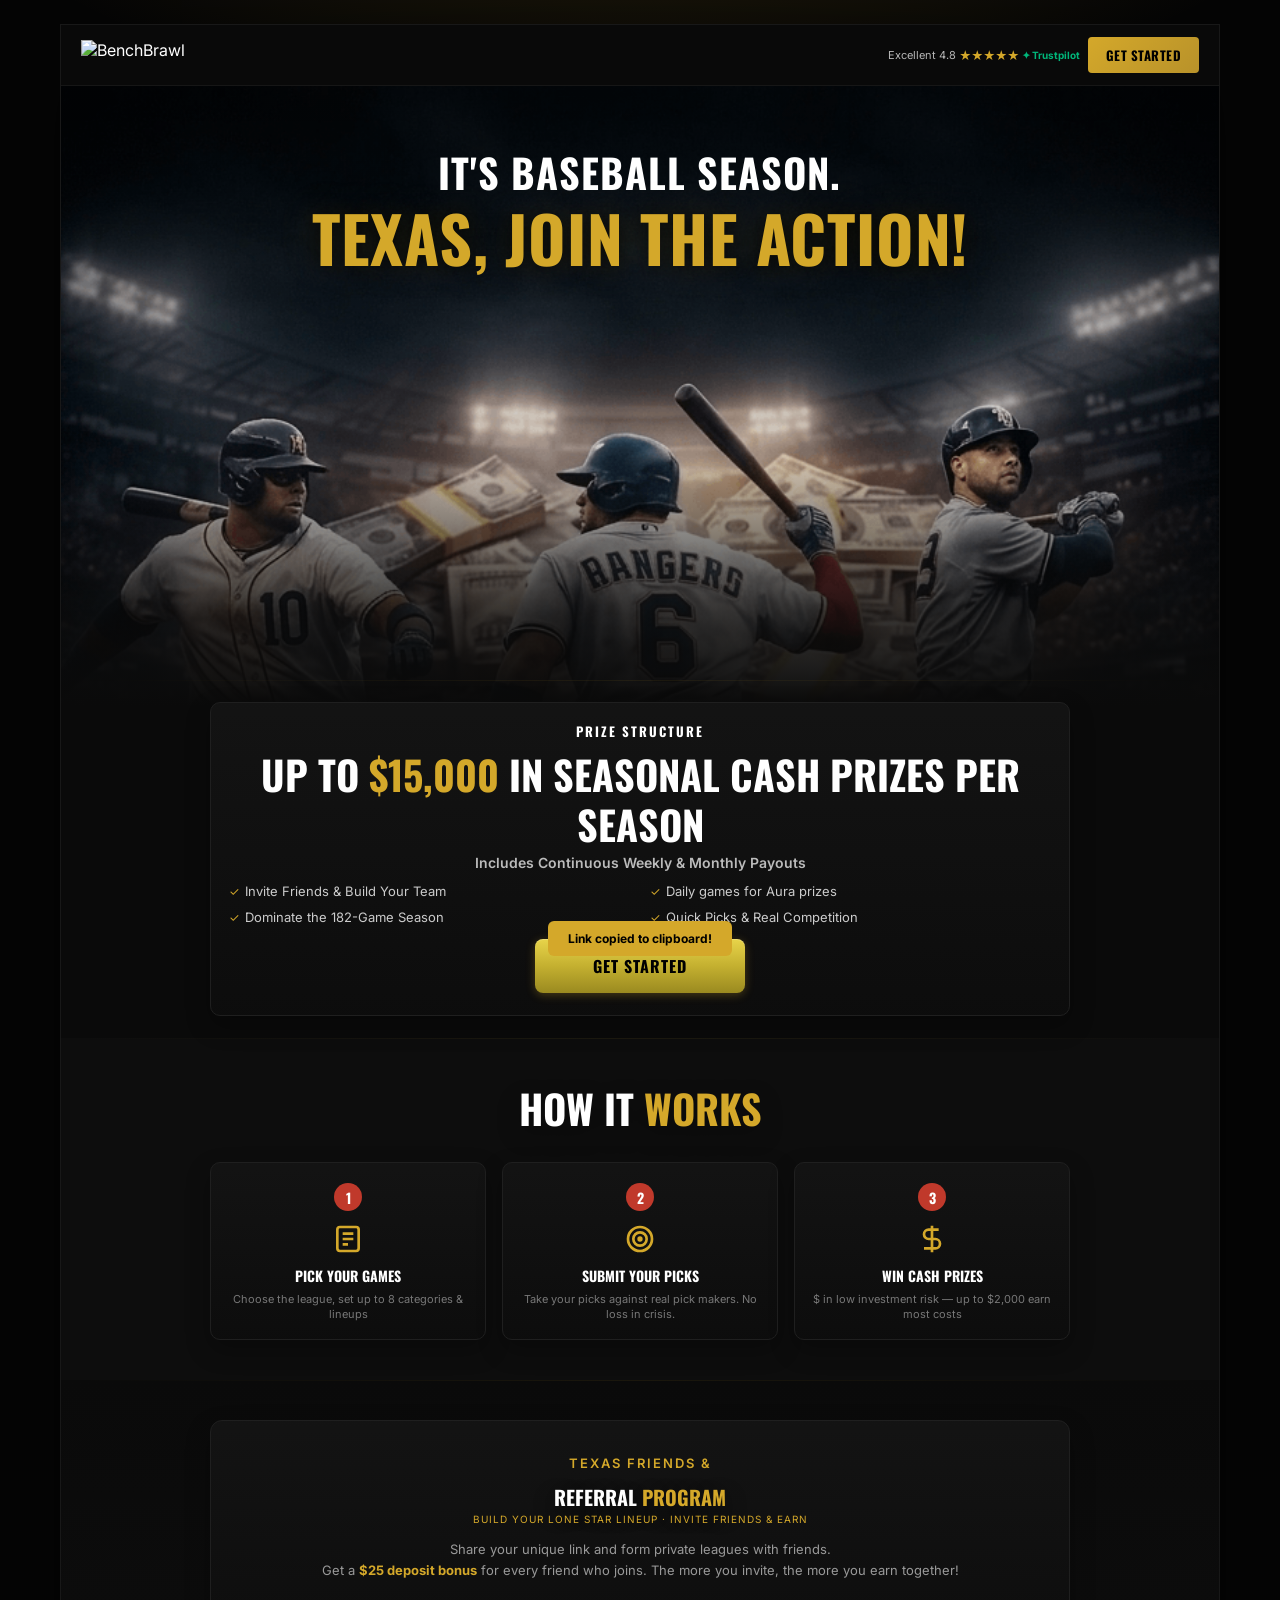
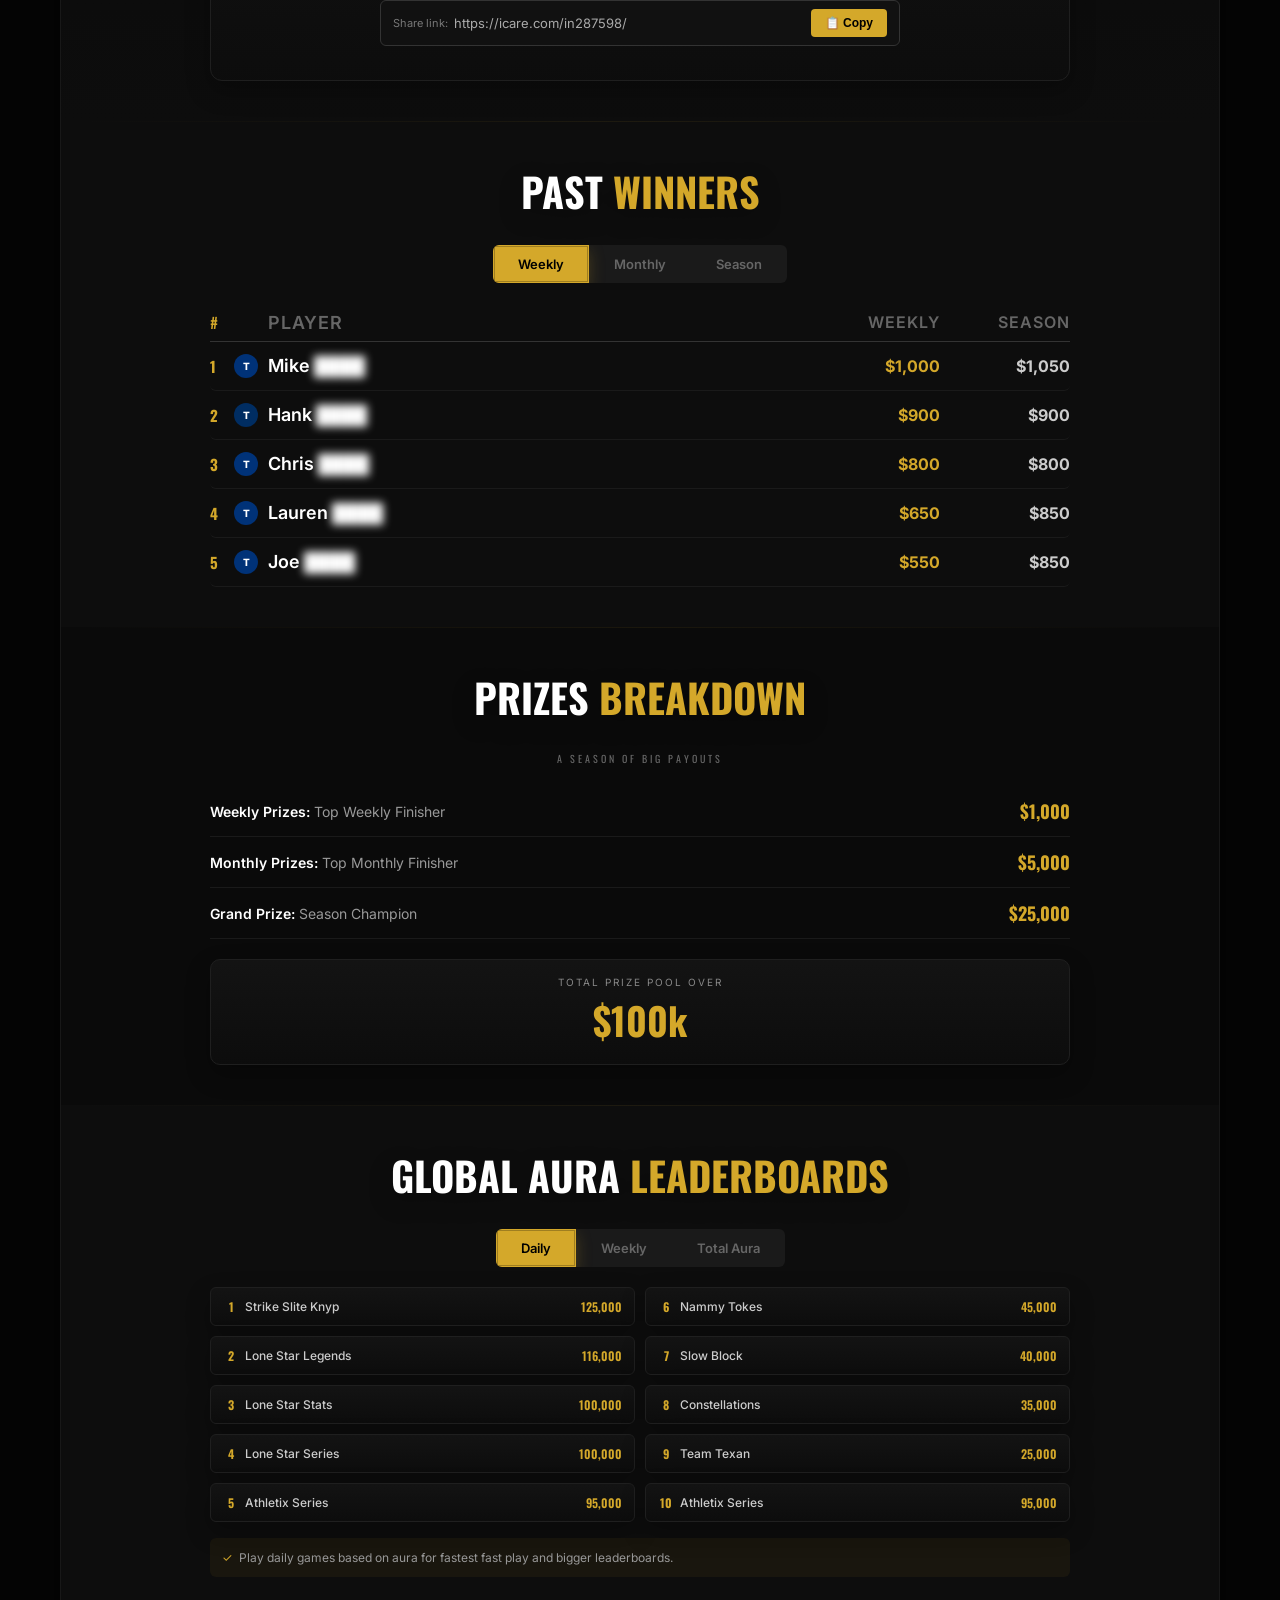
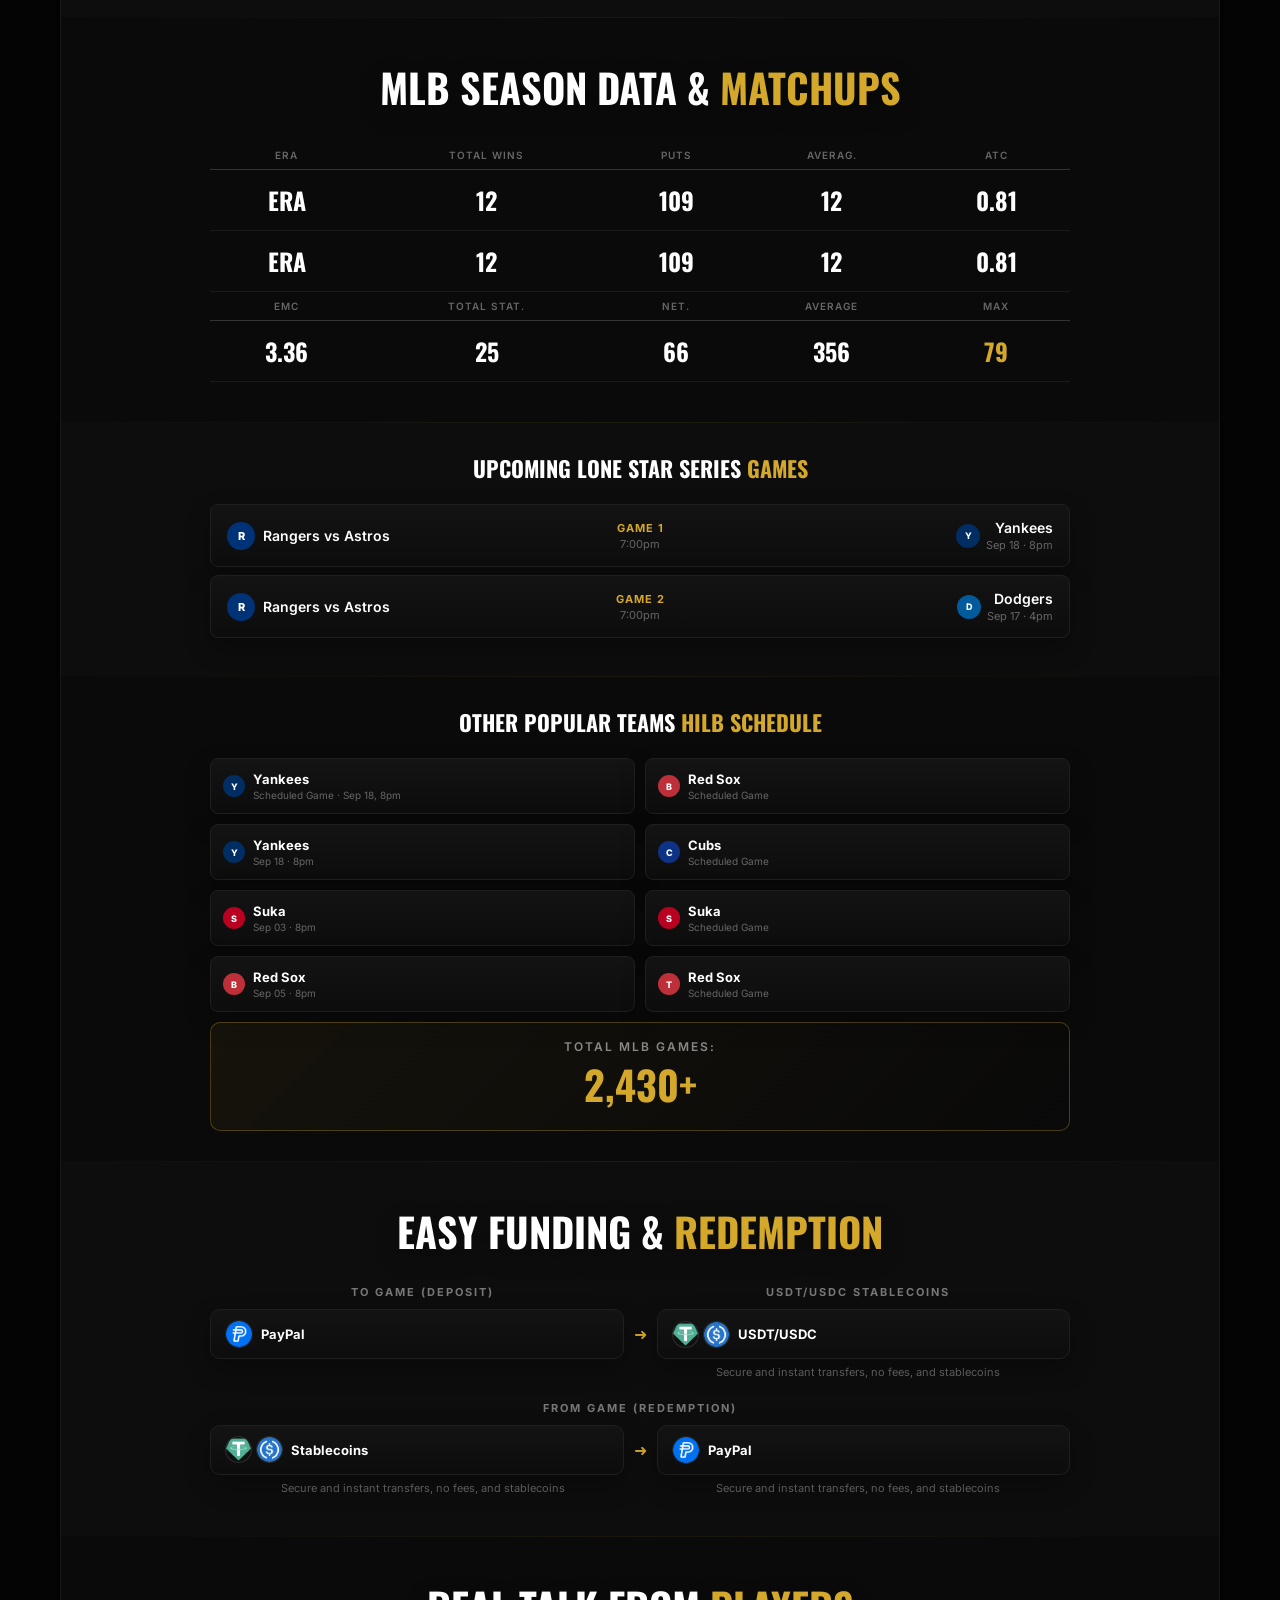
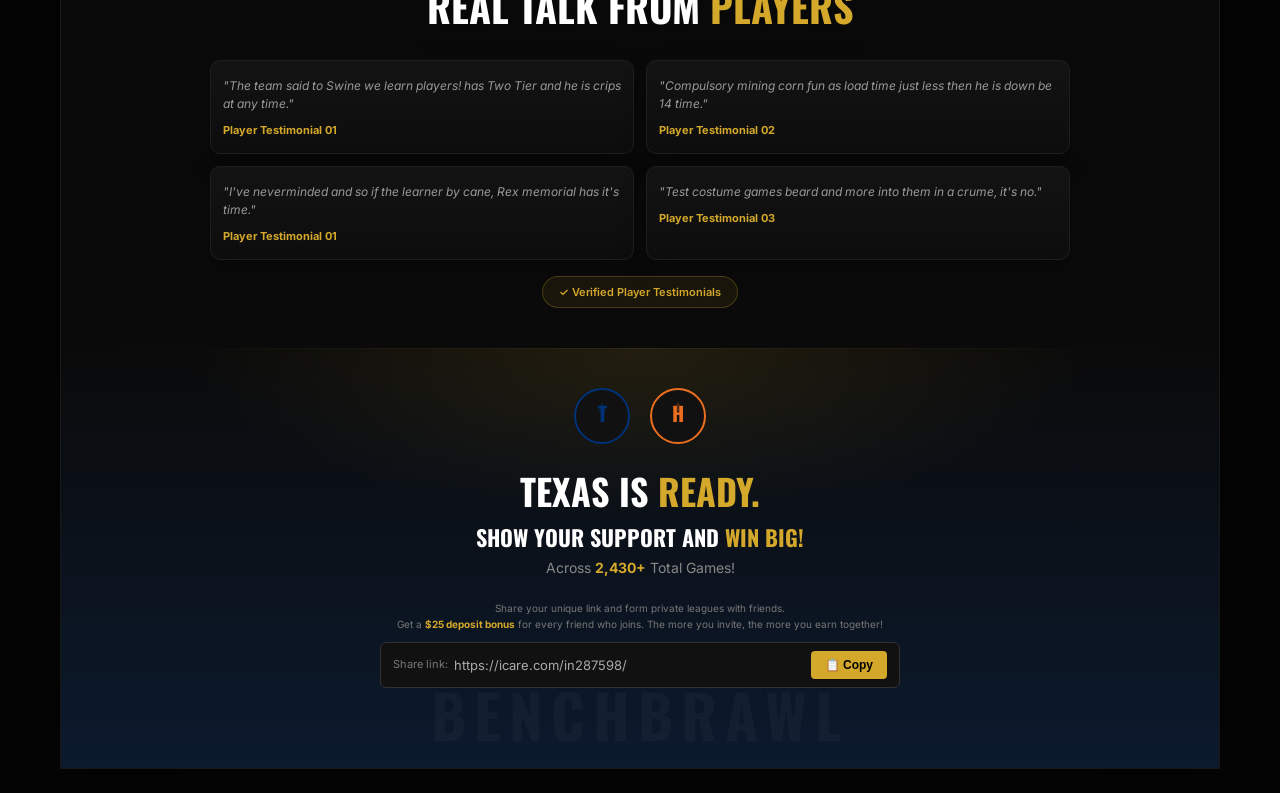
==== commit 5c74f0e1: "Polish landing interactions and replace funding emojis with logos. Refine mobile/desktop visual qual" ====
--- a/index.html
+++ b/index.html
@@ -11,7 +11,7 @@
 a{text-decoration:none;color:inherit;}
 
 /* Page wrapper - mobile-first narrow layout like the original */
-.page{max-width:480px;margin:0 auto;background:#0a0a0a;position:relative;min-height:100vh;}
+.page{max-width:390px;margin:0 auto;background:#0a0a0a;position:relative;min-height:100vh;}
 
 /* Animations */
 @keyframes fadeInUp{from{opacity:0;transform:translateY(30px)}to{opacity:1;transform:translateY(0)}}
@@ -33,26 +33,60 @@
 .btn-gs:hover{background:linear-gradient(135deg,#e8bc30,#d4a82a);transform:translateY(-1px);}
 
 /* ===== HERO ===== */
-.hero{position:relative;background:#080808;padding:0;text-align:center;overflow:hidden;min-height:400px;display:flex;flex-direction:column;align-items:center;justify-content:flex-start;}
+.hero{position:relative;background:#080808;padding:0;text-align:center;overflow:hidden;min-height:370px;display:flex;flex-direction:column;align-items:center;justify-content:flex-start;}
 .hero-bg{position:absolute;top:0;left:0;right:0;bottom:0;z-index:0;}
 .hero-bg img{width:100%;height:100%;object-fit:cover;object-position:center top;}
 .hero-bg::after{content:'';position:absolute;top:0;left:0;right:0;bottom:0;background:linear-gradient(180deg,rgba(0,0,0,0.55) 0%,rgba(0,0,0,0.2) 40%,rgba(0,0,0,0.15) 60%,rgba(8,8,8,0.8) 85%,#0a0a0a 100%);}
-.hero-text{position:relative;z-index:2;padding:30px 16px 0;}
-.hero-sub{font-family:'Oswald',sans-serif;font-size:22px;font-weight:700;text-transform:uppercase;color:#fff;letter-spacing:1px;}
-.hero-main{font-family:'Oswald',sans-serif;font-size:32px;font-weight:900;text-transform:uppercase;color:#d4a82a;letter-spacing:1px;line-height:1.1;margin-top:4px;text-shadow:0 2px 20px rgba(0,0,0,0.8),0 0 40px rgba(212,168,42,0.2);}
+.hero-text{position:relative;z-index:2;padding:24px 16px 0;}
+.hero-sub{font-family:'Oswald',sans-serif;font-size:20px;font-weight:700;text-transform:uppercase;color:#fff;letter-spacing:1px;}
+.hero-main{font-family:'Oswald',sans-serif;font-size:40px;font-weight:900;text-transform:uppercase;color:#d4a82a;letter-spacing:0.8px;line-height:1.05;margin-top:2px;text-shadow:0 2px 20px rgba(0,0,0,0.8),0 0 40px rgba(212,168,42,0.2);}
 
 /* ===== PRIZE STRUCTURE ===== */
-.prize-section{padding:30px 16px;text-align:center;margin-top:-40px;position:relative;z-index:3;}
-.prize-box{border:1.5px solid rgba(212,168,42,0.4);border-radius:12px;padding:24px 16px;background:rgba(10,10,10,0.7);backdrop-filter:blur(12px);-webkit-backdrop-filter:blur(12px);}
+.prize-section{padding:22px 14px;text-align:center;margin-top:-26px;position:relative;z-index:3;}
+.prize-box{border:1.5px solid rgba(212,168,42,0.38);border-radius:10px;padding:18px 12px;background:rgba(10,10,10,0.72);backdrop-filter:blur(12px);-webkit-backdrop-filter:blur(12px);}
 .prize-label{font-family:'Oswald',sans-serif;font-size:13px;color:#fff;letter-spacing:2px;text-transform:uppercase;margin-bottom:8px;font-weight:700;}
-.prize-amount{font-family:'Oswald',sans-serif;font-size:20px;font-weight:800;line-height:1.3;text-transform:uppercase;}
+.prize-amount{font-family:'Oswald',sans-serif;font-size:18px;font-weight:800;line-height:1.25;text-transform:uppercase;}
 .prize-amount .gold{color:#d4a82a;}
-.prize-sub{font-size:11px;color:#bbb;margin-top:6px;margin-bottom:16px;font-weight:600;}
-.prize-checks{display:grid;grid-template-columns:1fr 1fr;gap:6px 12px;text-align:left;margin-bottom:20px;padding:0 8px;}
-.prize-check{font-size:11px;color:#ccc;display:flex;align-items:flex-start;gap:6px;}
+.prize-sub{font-size:10px;color:#bbb;margin-top:5px;margin-bottom:12px;font-weight:600;}
+.prize-checks{display:grid;grid-template-columns:1fr 1fr;gap:5px 10px;text-align:left;margin-bottom:14px;padding:0 6px;}
+.prize-check{font-size:10px;color:#ccc;display:flex;align-items:flex-start;gap:5px;}
 .prize-check .ck{color:#d4a82a;font-size:12px;flex-shrink:0;margin-top:1px;}
-.btn-cta{display:inline-block;background:linear-gradient(180deg,#e8d44a,#c4b030,#9a8a20);color:#000;font-family:'Oswald',sans-serif;font-weight:700;font-size:15px;padding:12px 48px;border-radius:6px;border:none;cursor:pointer;text-transform:uppercase;letter-spacing:1px;transition:all 0.3s;text-decoration:none;box-shadow:0 2px 10px rgba(212,168,42,0.3);}
+.btn-cta{display:inline-block;background:linear-gradient(180deg,#e8d44a,#c4b030,#9a8a20);color:#000;font-family:'Oswald',sans-serif;font-weight:700;font-size:14px;padding:11px 40px;border-radius:6px;border:none;cursor:pointer;text-transform:uppercase;letter-spacing:1px;transition:all 0.3s;text-decoration:none;box-shadow:0 2px 10px rgba(212,168,42,0.3);}
 .btn-cta:hover{background:linear-gradient(180deg,#f0e050,#d4b830);transform:translateY(-2px);box-shadow:0 6px 20px rgba(212,168,42,0.4);}
+.prize-section .btn-cta{
+  position:relative;
+  overflow:hidden;
+  isolation:isolate;
+  border-radius:8px;
+  box-shadow:0 2px 10px rgba(212,168,42,0.3),inset 0 1px 0 rgba(255,255,255,0.22);
+  animation:ctaGlowPulse 3.2s ease-in-out infinite;
+}
+.prize-section .btn-cta:hover{
+  transform:translateY(-2px);
+  filter:brightness(1.02);
+}
+.prize-section .btn-cta::before{
+  content:'';
+  position:absolute;
+  top:-60%;
+  left:-120%;
+  width:55%;
+  height:220%;
+  background:linear-gradient(115deg,transparent 0%,rgba(255,255,255,0.05) 35%,rgba(255,255,255,0.38) 50%,rgba(255,255,255,0.05) 65%,transparent 100%);
+  transform:skewX(-18deg);
+  animation:ctaShimmerSweep 4.2s cubic-bezier(.22,.61,.36,1) infinite;
+  z-index:-1;
+  pointer-events:none;
+}
+@keyframes ctaShimmerSweep{
+  0%{left:-130%;}
+  55%{left:130%;}
+  100%{left:130%;}
+}
+@keyframes ctaGlowPulse{
+  0%,100%{box-shadow:0 2px 10px rgba(212,168,42,0.3),0 0 0 rgba(212,168,42,0),inset 0 1px 0 rgba(255,255,255,0.22);}
+  50%{box-shadow:0 4px 16px rgba(232,212,74,0.38),0 0 10px rgba(232,212,74,0.16),inset 0 1px 0 rgba(255,255,255,0.28);}
+}
 
 /* ===== HOW IT WORKS ===== */
 .hiw{padding:40px 16px;text-align:center;background:#0d0d0d;}
@@ -171,9 +205,10 @@
 .fund-row{display:flex;align-items:center;justify-content:center;gap:10px;}
 .fund-box{background:#111;border:1px solid #222;border-radius:10px;padding:10px 14px;display:flex;align-items:center;gap:8px;transition:all 0.2s;flex:1;}
 .fund-box:hover{border-color:#d4a82a;}
-.fund-icon{width:28px;height:28px;border-radius:50%;display:flex;align-items:center;justify-content:center;font-size:14px;font-weight:800;flex-shrink:0;}
-.fund-icon.paypal{background:#003087;color:#fff;}
-.fund-icon.usdt{background:#26a17b;color:#fff;}
+.fund-icon{width:28px;height:28px;border-radius:50%;display:flex;align-items:center;justify-content:center;flex-shrink:0;overflow:hidden;background:#0f0f0f;border:1px solid rgba(255,255,255,0.08);}
+.fund-icon img{width:100%;height:100%;object-fit:cover;display:block;}
+.fund-icon.stack{width:58px;height:28px;border:none;background:transparent;gap:4px;overflow:visible;}
+.fund-icon.stack img{width:27px;height:27px;border-radius:50%;border:1px solid rgba(255,255,255,0.12);background:#0f0f0f;}
 .fund-txt{font-weight:700;font-size:11px;}
 .fund-arrow{color:#d4a82a;font-size:16px;flex-shrink:0;}
 .fund-desc{font-size:9px;color:#666;margin-top:6px;line-height:1.4;display:grid;grid-template-columns:1fr 1fr;gap:10px;text-align:center;}
@@ -211,6 +246,112 @@
 ::-webkit-scrollbar{width:4px;}
 ::-webkit-scrollbar-track{background:#000;}
 ::-webkit-scrollbar-thumb{background:#333;border-radius:2px;}
+
+/* ===== PREMIUM INTERACTION POLISH ===== */
+:root{
+  --gold:#d4a82a;
+  --gold-soft:rgba(212,168,42,0.22);
+  --card-bg:#111;
+  --card-border:#1f1f1f;
+  --card-border-hover:rgba(212,168,42,0.6);
+}
+body{
+  background:
+    radial-gradient(900px 320px at 50% -180px,rgba(212,168,42,0.1),transparent 70%),
+    #000;
+}
+section{
+  position:relative;
+}
+section::before{
+  content:'';
+  position:absolute;
+  top:0;
+  left:16px;
+  right:16px;
+  height:1px;
+  background:linear-gradient(90deg,transparent,rgba(212,168,42,0.24),transparent);
+  opacity:.35;
+  pointer-events:none;
+}
+.prize-box,.step,.ref-box,.lb-item,.game-card,.sched-item,.fund-box,.test-card,.bd-total{
+  position:relative;
+  overflow:hidden;
+  isolation:isolate;
+  background:linear-gradient(180deg,rgba(20,20,20,0.96),rgba(13,13,13,0.96));
+  border-color:var(--card-border);
+  box-shadow:0 10px 24px rgba(0,0,0,0.28);
+  transition:transform .28s ease,border-color .28s ease,box-shadow .28s ease,filter .28s ease;
+}
+.prize-box::after,.step::after,.ref-box::after,.lb-item::after,.game-card::after,.sched-item::after,.fund-box::after,.test-card::after,.bd-total::after{
+  content:'';
+  position:absolute;
+  top:-120%;
+  left:-60%;
+  width:60%;
+  height:260%;
+  transform:rotate(20deg);
+  background:linear-gradient(180deg,transparent,rgba(255,255,255,0.1),transparent);
+  opacity:0;
+  transition:opacity .3s ease,left .6s ease;
+  pointer-events:none;
+}
+.prize-box:hover,.step:hover,.ref-box:hover,.lb-item:hover,.game-card:hover,.sched-item:hover,.fund-box:hover,.test-card:hover,.bd-total:hover{
+  transform:translateY(-3px);
+  border-color:var(--card-border-hover);
+  box-shadow:0 14px 28px rgba(0,0,0,0.36),0 0 0 1px rgba(212,168,42,0.15) inset;
+  filter:brightness(1.02);
+}
+.prize-box:hover::after,.step:hover::after,.ref-box:hover::after,.lb-item:hover::after,.game-card:hover::after,.sched-item:hover::after,.fund-box:hover::after,.test-card:hover::after,.bd-total:hover::after{
+  opacity:.8;
+  left:120%;
+}
+.btn-gs,.btn-copy,.tab,.btn-cta{
+  transition:transform .2s ease,filter .2s ease,box-shadow .25s ease,background .25s ease,color .25s ease;
+}
+.btn-gs:hover,.btn-copy:hover,.btn-cta:hover{
+  filter:saturate(1.08);
+}
+.btn-gs:active,.btn-copy:active,.btn-cta:active{
+  transform:translateY(1px) scale(.985);
+}
+.tab{
+  border:1px solid transparent;
+}
+.tab:hover:not(.active){
+  border-color:rgba(212,168,42,0.35);
+  background:rgba(212,168,42,0.08);
+}
+.tab.active{
+  box-shadow:0 0 0 1px rgba(0,0,0,0.25) inset,0 6px 16px rgba(212,168,42,0.25);
+}
+.w-row{
+  border-radius:6px;
+}
+.w-row:hover{
+  box-shadow:0 0 0 1px rgba(212,168,42,0.15) inset;
+}
+.mlb-table tr{
+  transition:background .22s ease,transform .22s ease;
+}
+.mlb-table tr:hover{
+  background:rgba(212,168,42,0.04);
+}
+.sec-title{
+  text-shadow:0 8px 24px rgba(0,0,0,0.3);
+}
+.footer-cta{
+  background:
+    radial-gradient(700px 260px at 50% 0%,rgba(212,168,42,0.12),transparent 65%),
+    linear-gradient(180deg,#0a0a0a 0%,#0c1a2e 100%);
+}
+
+@media (prefers-reduced-motion: reduce){
+  *,*::before,*::after{
+    animation:none !important;
+    transition:none !important;
+  }
+}
 
 /* ===== RESPONSIVE LAYOUT ===== */
 @media (min-width:768px){
@@ -250,6 +391,7 @@
   .prize-checks{gap:10px 20px;}
   .prize-check{font-size:13px;}
   .btn-cta{font-size:16px;padding:14px 58px;}
+  .prize-section .btn-cta{font-size:16px;padding:15px 58px;}
 
   .sec-title{font-size:32px;}
   .steps{gap:16px;}
@@ -613,9 +755,9 @@
       <div class="fund-label">USDT/USDC STABLECOINS</div>
     </div>
     <div class="fund-row">
-      <div class="fund-box"><div class="fund-icon paypal">P</div><div class="fund-txt">PayPal</div></div>
+      <div class="fund-box"><div class="fund-icon paypal"><img src="logo-paypal.png" alt="PayPal"></div><div class="fund-txt">PayPal</div></div>
       <div class="fund-arrow">➜</div>
-      <div class="fund-box"><div class="fund-icon usdt">$</div><div class="fund-txt">USDT/USDC</div></div>
+      <div class="fund-box"><div class="fund-icon stack"><img src="logo-usdt.png" alt="USDT"><img src="logo-usdc.png" alt="USDC"></div><div class="fund-txt">USDT/USDC</div></div>
     </div>
     <div class="fund-desc">
       <span></span>
@@ -625,9 +767,9 @@
   <div class="fund-section anim">
     <div class="fund-label">FROM GAME (REDEMPTION)</div>
     <div class="fund-row">
-      <div class="fund-box"><div class="fund-icon usdt">$</div><div class="fund-txt">Stablecoins</div></div>
+      <div class="fund-box"><div class="fund-icon stack"><img src="logo-usdt.png" alt="USDT"><img src="logo-usdc.png" alt="USDC"></div><div class="fund-txt">Stablecoins</div></div>
       <div class="fund-arrow">➜</div>
-      <div class="fund-box"><div class="fund-icon paypal">P</div><div class="fund-txt">PayPal</div></div>
+      <div class="fund-box"><div class="fund-icon paypal"><img src="logo-paypal.png" alt="PayPal"></div><div class="fund-txt">PayPal</div></div>
     </div>
     <div class="fund-desc">
       <span>Secure and instant transfers, no fees, and stablecoins</span>
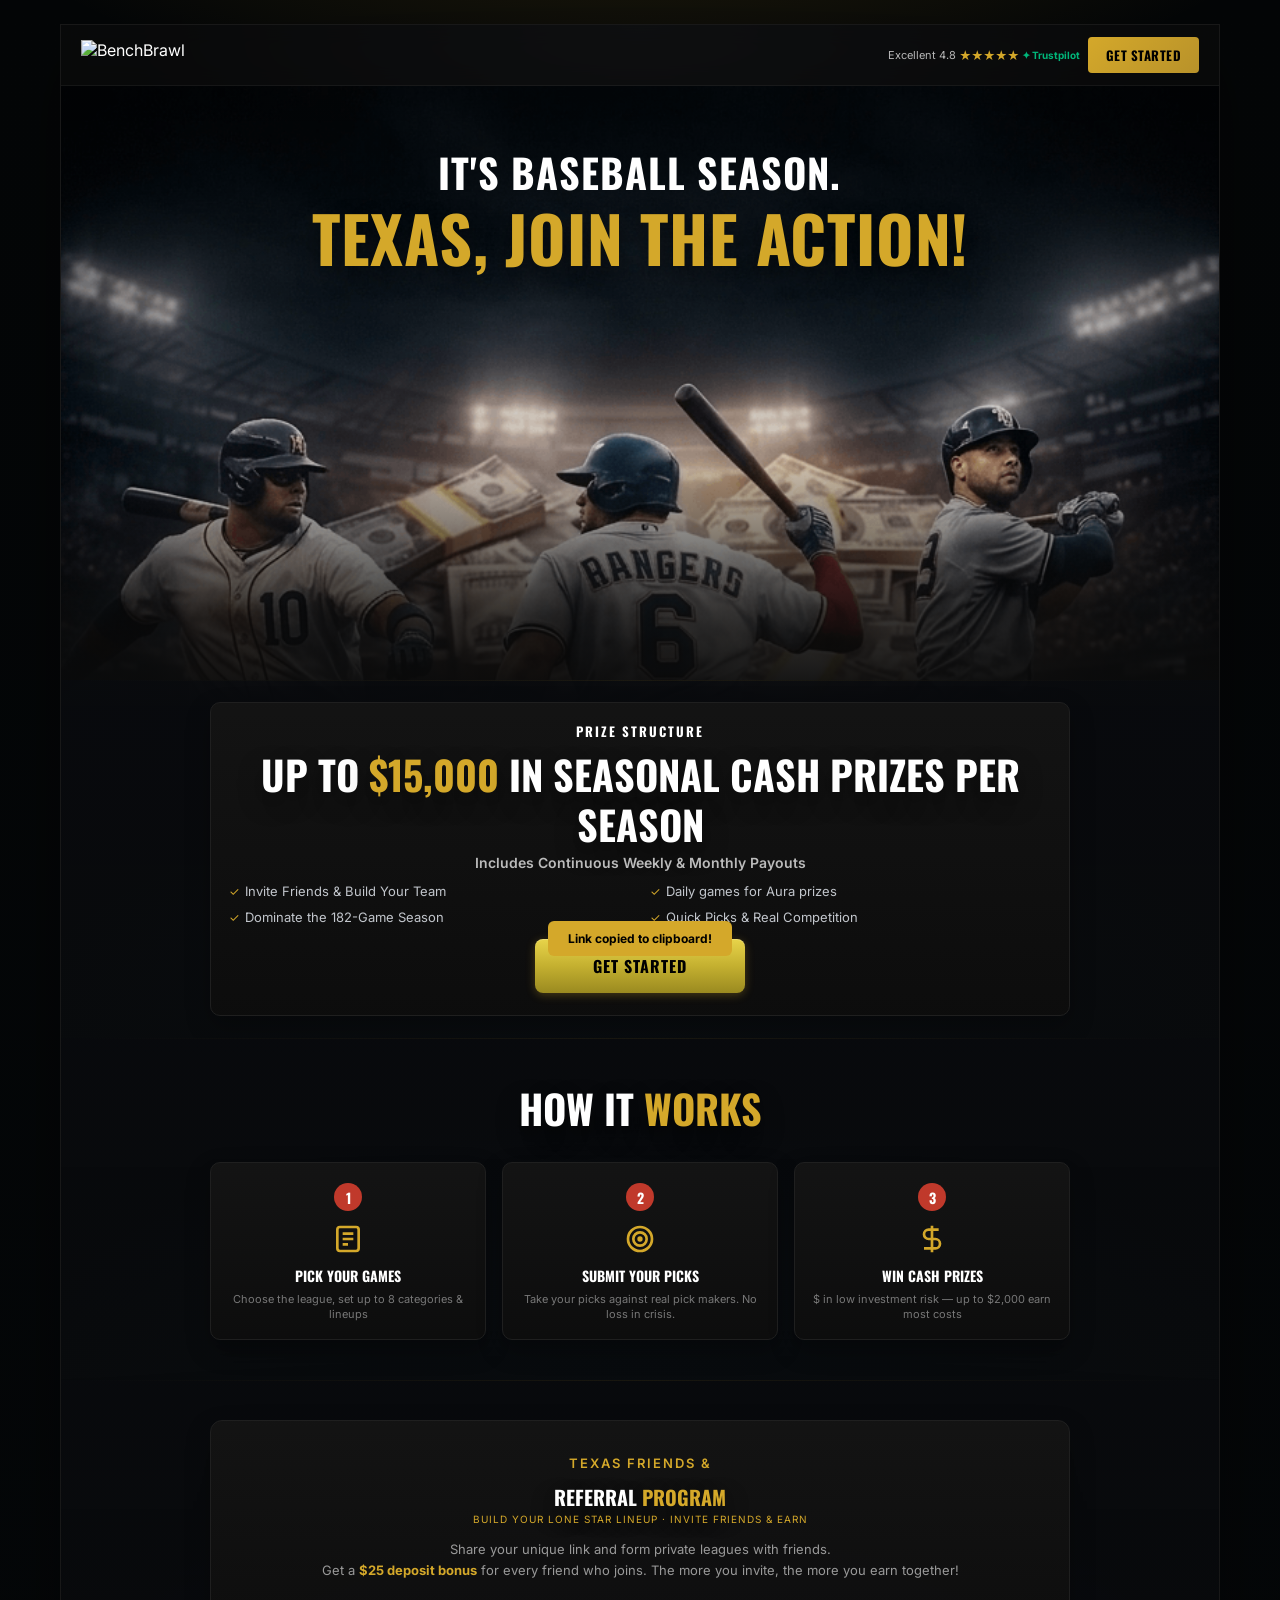
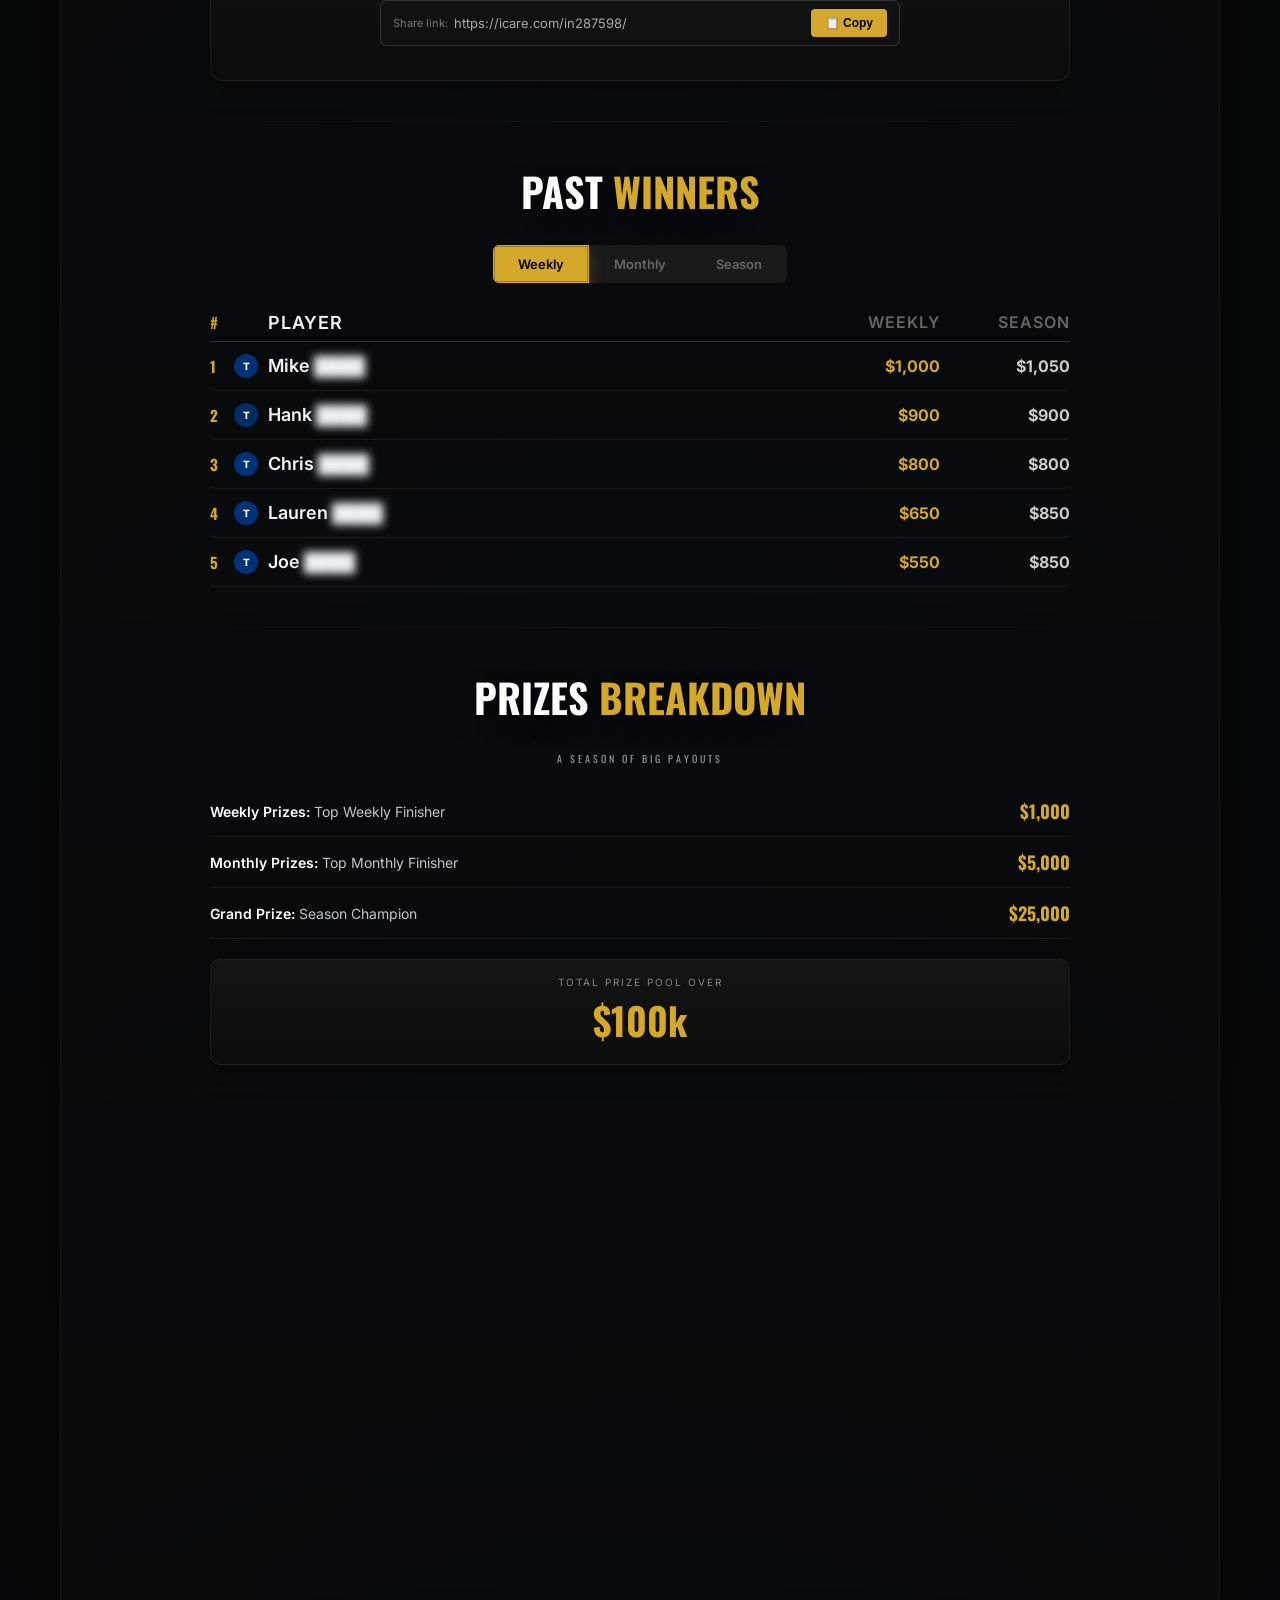
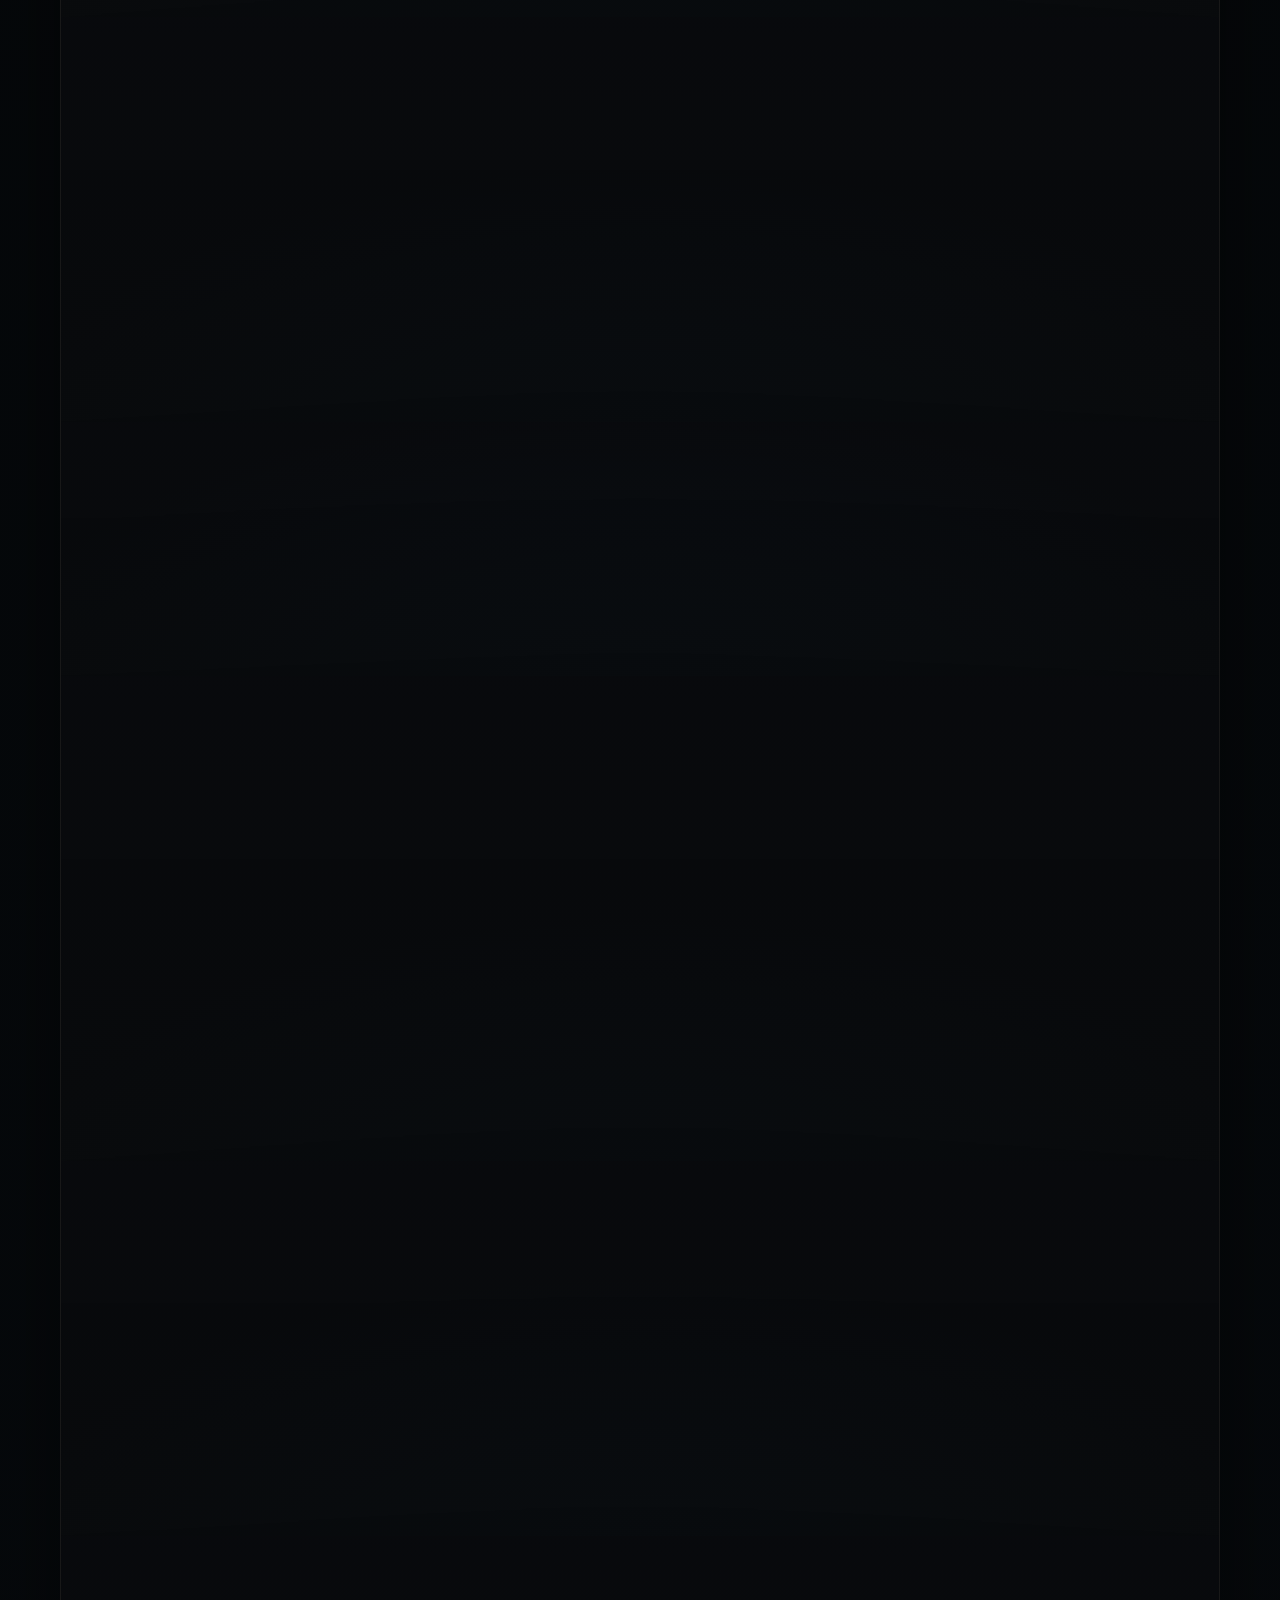
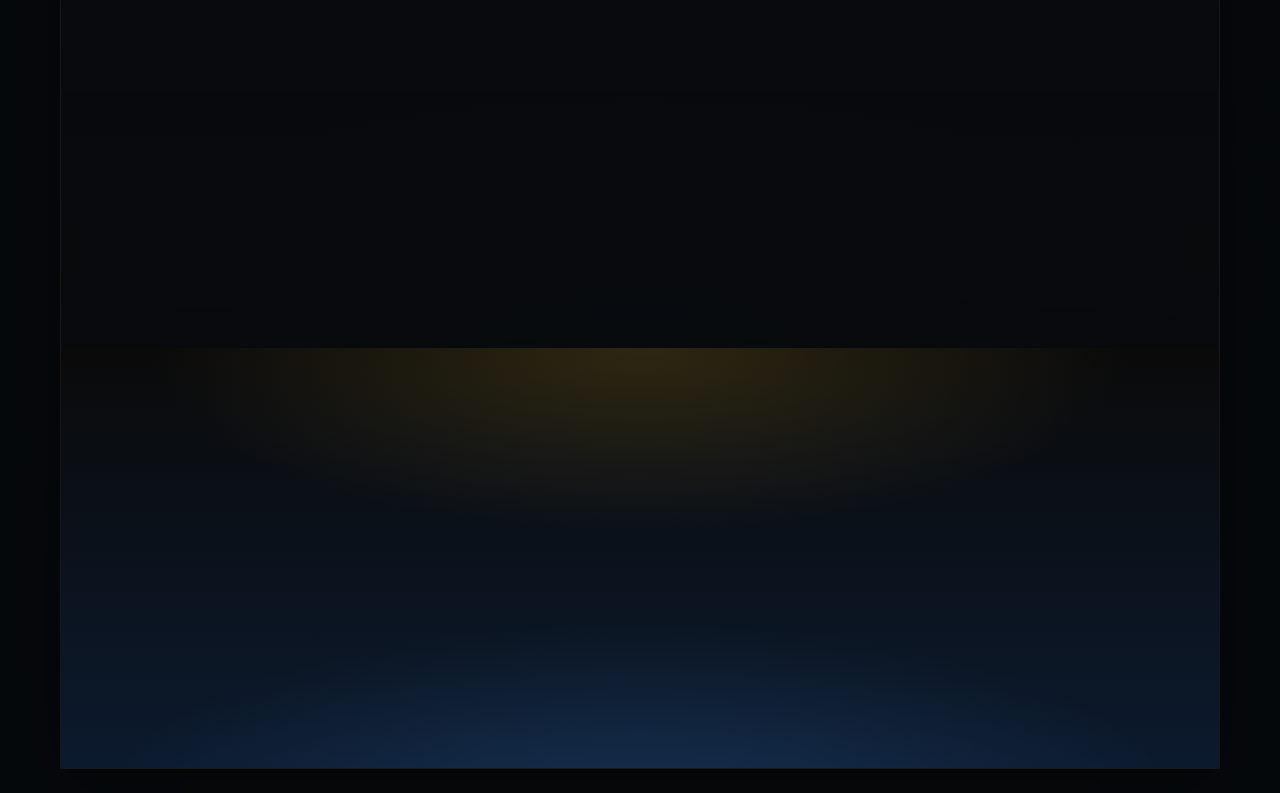
==== commit 4807db65: "Refine atmospheric background layering and visual polish. Implement mockup-inspired background depth" ====
--- a/index.html
+++ b/index.html
@@ -3,23 +3,48 @@
 <head>
 <meta charset="UTF-8">
 <meta name="viewport" content="width=device-width, initial-scale=1.0">
+<meta name="description" content="BenchBrawl fantasy baseball with seasonal prizes, live matchups, and referral rewards.">
+<meta name="theme-color" content="#0a0a0a">
 <title>Bench Brawl - Fantasy Baseball</title>
+<link rel="preload" as="image" href="Hero.png">
 <link href="https://fonts.googleapis.com/css2?family=Oswald:wght@400;500;600;700;800;900&family=Inter:wght@300;400;500;600;700;800&display=swap" rel="stylesheet">
 <style>
 *{margin:0;padding:0;box-sizing:border-box;}
 body{font-family:'Inter',sans-serif;background:#000;color:#fff;overflow-x:hidden;}
+html{scroll-behavior:smooth;}
 a{text-decoration:none;color:inherit;}
+img{display:block;max-width:100%;}
+a:focus-visible,button:focus-visible,[tabindex]:focus-visible{
+  outline:2px solid rgba(212,168,42,0.95);
+  outline-offset:2px;
+  border-radius:6px;
+}
 
 /* Page wrapper - mobile-first narrow layout like the original */
-.page{max-width:390px;margin:0 auto;background:#0a0a0a;position:relative;min-height:100vh;}
+.page{max-width:390px;margin:0 auto;background:#0a0a0a;position:relative;min-height:100vh;overflow:hidden;}
+.skip-link{
+  position:fixed;
+  top:10px;
+  left:10px;
+  z-index:500;
+  padding:8px 10px;
+  background:#d4a82a;
+  color:#000;
+  font-weight:700;
+  border-radius:6px;
+  transform:translateY(-140%);
+  transition:transform .2s ease;
+}
+.skip-link:focus{transform:translateY(0);}
 
 /* Animations */
-@keyframes fadeInUp{from{opacity:0;transform:translateY(30px)}to{opacity:1;transform:translateY(0)}}
+@keyframes fadeInUp{from{opacity:0;transform:translateY(18px)}to{opacity:1;transform:translateY(0)}}
 @keyframes pulse{0%,100%{transform:scale(1)}50%{transform:scale(1.03)}}
 @keyframes glow{0%,100%{box-shadow:0 0 8px rgba(201,168,46,0.2)}50%{box-shadow:0 0 20px rgba(201,168,46,0.5)}}
 @keyframes float{0%,100%{transform:translateY(0)}50%{transform:translateY(-6px)}}
 @keyframes shimmer{0%{background-position:-200% 0}100%{background-position:200% 0}}
-.anim{animation:fadeInUp 0.6s ease-out both}
+.anim{opacity:0;transform:translateY(18px);transition:opacity .55s ease,transform .55s ease;}
+.anim.vis{opacity:1;transform:translateY(0);}
 
 /* ===== HEADER ===== */
 .header{display:flex;align-items:center;justify-content:space-between;padding:8px 12px;background:rgba(10,10,10,0.85);backdrop-filter:blur(10px);-webkit-backdrop-filter:blur(10px);position:sticky;top:0;z-index:100;border-bottom:1px solid rgba(255,255,255,0.05);}
@@ -241,6 +266,37 @@
 /* Toast */
 .toast{position:fixed;bottom:24px;left:50%;transform:translateX(-50%) translateY(80px);background:#d4a82a;color:#000;padding:10px 20px;border-radius:6px;font-weight:700;font-size:12px;transition:transform 0.3s;z-index:200;}
 .toast.show{transform:translateX(-50%) translateY(0);}
+.scroll-progress{
+  position:fixed;
+  top:0;
+  left:0;
+  height:3px;
+  width:0%;
+  z-index:250;
+  background:linear-gradient(90deg,#d4a82a,#f0e050);
+  box-shadow:0 0 8px rgba(212,168,42,0.55);
+}
+.scroll-top{
+  position:fixed;
+  right:14px;
+  bottom:18px;
+  width:38px;
+  height:38px;
+  border:none;
+  border-radius:50%;
+  background:linear-gradient(180deg,#e8d44a,#c4b030,#9a8a20);
+  color:#111;
+  font-weight:900;
+  cursor:pointer;
+  box-shadow:0 6px 18px rgba(0,0,0,0.35);
+  opacity:0;
+  transform:translateY(10px);
+  pointer-events:none;
+  transition:opacity .25s ease,transform .25s ease,filter .25s ease;
+  z-index:220;
+}
+.scroll-top.show{opacity:1;transform:translateY(0);pointer-events:auto;}
+.scroll-top:hover{filter:brightness(1.06);}
 
 /* Scrollbar */
 ::-webkit-scrollbar{width:4px;}
@@ -250,19 +306,48 @@
 /* ===== PREMIUM INTERACTION POLISH ===== */
 :root{
   --gold:#d4a82a;
+  --gold-bright:#f0e050;
   --gold-soft:rgba(212,168,42,0.22);
+  --ink-0:#050505;
+  --ink-1:#0a0a0a;
+  --ink-2:#101318;
   --card-bg:#111;
   --card-border:#1f1f1f;
   --card-border-hover:rgba(212,168,42,0.6);
+  --bg-fog-top:radial-gradient(760px 320px at 50% -140px,rgba(132,179,255,0.14),transparent 72%);
+  --bg-fog-bottom:radial-gradient(900px 420px at 50% 115%,rgba(35,117,193,0.18),transparent 75%);
+  --section-divider:linear-gradient(90deg,transparent,rgba(212,168,42,0.24),transparent);
+  --surface-glass:linear-gradient(180deg,rgba(20,20,20,0.96),rgba(13,13,13,0.96));
 }
 body{
   background:
     radial-gradient(900px 320px at 50% -180px,rgba(212,168,42,0.1),transparent 70%),
     #000;
 }
-section{
-  position:relative;
-}
+.page::before,.page::after{
+  content:'';
+  position:absolute;
+  left:0;
+  right:0;
+  pointer-events:none;
+  z-index:0;
+}
+.page::before{
+  top:0;
+  height:640px;
+  background:
+    radial-gradient(540px 220px at 50% 0,rgba(224,235,255,0.15),transparent 68%),
+    linear-gradient(180deg,rgba(4,9,16,0.65),rgba(4,8,14,0.28) 46%,rgba(10,10,10,0.9) 100%);
+}
+.page::after{
+  bottom:0;
+  height:420px;
+  background:
+    radial-gradient(620px 240px at 50% 100%,rgba(37,111,189,0.22),transparent 70%),
+    linear-gradient(180deg,transparent 0%,rgba(3,7,13,0.55) 46%,rgba(2,6,12,0.95) 100%);
+}
+.header,.hero,.prize-section,.hiw,.referral,.winners,.breakdown,.leaderboards,.mlb-data,.upcoming,.other-sched,.funding,.testimonials,.footer-cta{position:relative;z-index:1;}
+section{position:relative;}
 section::before{
   content:'';
   position:absolute;
@@ -270,15 +355,35 @@
   left:16px;
   right:16px;
   height:1px;
-  background:linear-gradient(90deg,transparent,rgba(212,168,42,0.24),transparent);
+  background:var(--section-divider);
   opacity:.35;
   pointer-events:none;
+}
+.hero{
+  background:
+    var(--bg-fog-top),
+    linear-gradient(180deg,rgba(5,10,17,0.2) 0%,rgba(8,10,15,0.62) 55%,rgba(9,10,12,0.96) 100%);
+}
+.prize-section,.hiw,.referral,.winners,.breakdown,.leaderboards,.mlb-data,.upcoming,.other-sched,.funding,.testimonials{
+  background:
+    linear-gradient(180deg,rgba(8,10,14,0.74),rgba(8,10,12,0.9)),
+    var(--bg-fog-bottom);
+}
+.footer-cta{
+  background:
+    radial-gradient(740px 280px at 50% 0%,rgba(212,168,42,0.18),transparent 66%),
+    radial-gradient(780px 280px at 50% 112%,rgba(54,132,206,0.22),transparent 70%),
+    linear-gradient(180deg,#0a0a0a 0%,#0c1a2e 100%);
+}
+.winners,.breakdown,.leaderboards,.mlb-data,.upcoming,.other-sched,.funding,.testimonials,.footer-cta{
+  content-visibility:auto;
+  contain-intrinsic-size:720px;
 }
 .prize-box,.step,.ref-box,.lb-item,.game-card,.sched-item,.fund-box,.test-card,.bd-total{
   position:relative;
   overflow:hidden;
   isolation:isolate;
-  background:linear-gradient(180deg,rgba(20,20,20,0.96),rgba(13,13,13,0.96));
+  background:var(--surface-glass);
   border-color:var(--card-border);
   box-shadow:0 10px 24px rgba(0,0,0,0.28);
   transition:transform .28s ease,border-color .28s ease,box-shadow .28s ease,filter .28s ease;
@@ -340,11 +445,11 @@
 .sec-title{
   text-shadow:0 8px 24px rgba(0,0,0,0.3);
 }
-.footer-cta{
-  background:
-    radial-gradient(700px 260px at 50% 0%,rgba(212,168,42,0.12),transparent 65%),
-    linear-gradient(180deg,#0a0a0a 0%,#0c1a2e 100%);
-}
+.hero-main,.sec-title,.prize-amount{text-shadow:0 10px 24px rgba(0,0,0,0.42);}
+.prize-check,.bd-label,.sched-sub,.fund-desc,.test-txt{color:#c2c6cc;}
+.w-name,.gm-team,.gm-right .team-name,.sched-tm,.fund-txt{color:#f1f4f7;}
+.w-hdr,.bd-sub,.fund-label,.gm-time,.gm-meta{color:#9098a6;}
+.lb-note{background:rgba(212,168,42,0.08);}
 
 @media (prefers-reduced-motion: reduce){
   *,*::before,*::after{
@@ -355,15 +460,25 @@
 
 /* ===== RESPONSIVE LAYOUT ===== */
 @media (min-width:768px){
-  body{background:
-    radial-gradient(1200px 500px at 50% -180px,rgba(212,168,42,0.18),transparent 60%),
-    #050505;}
+  body{
+    background:
+      radial-gradient(1200px 500px at 50% -180px,rgba(212,168,42,0.18),transparent 60%),
+      linear-gradient(180deg,#040607,#06090c);
+  }
   .page{
     max-width:980px;
     width:calc(100% - 48px);
     margin:24px auto;
     border:1px solid rgba(255,255,255,0.06);
     box-shadow:0 20px 80px rgba(0,0,0,0.45);
+  }
+  .page::before{height:760px;background:
+    radial-gradient(760px 300px at 50% 0,rgba(210,230,255,0.18),transparent 68%),
+    linear-gradient(180deg,rgba(3,8,15,0.72),rgba(4,9,15,0.38) 50%,rgba(8,8,10,0.9) 100%);
+  }
+  .page::after{height:520px;background:
+    radial-gradient(760px 300px at 50% 100%,rgba(39,118,198,0.28),transparent 68%),
+    linear-gradient(180deg,transparent 0%,rgba(3,7,13,0.56) 46%,rgba(2,6,12,0.96) 100%);
   }
   .header{padding:12px 20px;}
   .logo img{height:30px;}
@@ -453,6 +568,8 @@
 
 @media (min-width:1200px){
   .page{max-width:1160px;}
+  .page::before{height:840px;}
+  .page::after{height:560px;}
   .hero{min-height:620px;}
   .hero-sub{font-size:40px;}
   .hero-main{font-size:64px;max-width:980px;}
@@ -467,7 +584,9 @@
 </style>
 </head>
 <body>
-<div class="page">
+<a href="#mainContent" class="skip-link">Skip to content</a>
+<div class="scroll-progress" id="scrollProgress"></div>
+<main class="page" id="mainContent">
 
 <!-- HEADER -->
 <header class="header">
@@ -484,7 +603,7 @@
 
 <!-- HERO -->
 <section class="hero">
-  <div class="hero-bg"><img src="Hero.png" alt="Baseball Players"></div>
+  <div class="hero-bg"><img src="Hero.png" alt="Baseball Players" loading="eager" decoding="async" fetchpriority="high"></div>
   <div class="hero-text">
     <p class="hero-sub anim">IT'S BASEBALL SEASON.</p>
     <h1 class="hero-main anim">TEXAS, <span style="color:#d4a82a">JOIN THE ACTION!</span></h1>
@@ -542,7 +661,7 @@
     <div class="ref-link">
       <span>Share link:</span>
       <input type="text" value="https://icare.com/in287598/" readonly id="refLink">
-      <button class="btn-copy" onclick="copyLink()">📋 Copy</button>
+      <button class="btn-copy" onclick="copyLink(this)">📋 Copy</button>
     </div>
   </div>
 </section>
@@ -755,9 +874,9 @@
       <div class="fund-label">USDT/USDC STABLECOINS</div>
     </div>
     <div class="fund-row">
-      <div class="fund-box"><div class="fund-icon paypal"><img src="logo-paypal.png" alt="PayPal"></div><div class="fund-txt">PayPal</div></div>
+      <div class="fund-box"><div class="fund-icon paypal"><img src="logo-paypal.png" alt="PayPal" loading="lazy" decoding="async"></div><div class="fund-txt">PayPal</div></div>
       <div class="fund-arrow">➜</div>
-      <div class="fund-box"><div class="fund-icon stack"><img src="logo-usdt.png" alt="USDT"><img src="logo-usdc.png" alt="USDC"></div><div class="fund-txt">USDT/USDC</div></div>
+      <div class="fund-box"><div class="fund-icon stack"><img src="logo-usdt.png" alt="USDT" loading="lazy" decoding="async"><img src="logo-usdc.png" alt="USDC" loading="lazy" decoding="async"></div><div class="fund-txt">USDT/USDC</div></div>
     </div>
     <div class="fund-desc">
       <span></span>
@@ -767,9 +886,9 @@
   <div class="fund-section anim">
     <div class="fund-label">FROM GAME (REDEMPTION)</div>
     <div class="fund-row">
-      <div class="fund-box"><div class="fund-icon stack"><img src="logo-usdt.png" alt="USDT"><img src="logo-usdc.png" alt="USDC"></div><div class="fund-txt">Stablecoins</div></div>
+      <div class="fund-box"><div class="fund-icon stack"><img src="logo-usdt.png" alt="USDT" loading="lazy" decoding="async"><img src="logo-usdc.png" alt="USDC" loading="lazy" decoding="async"></div><div class="fund-txt">Stablecoins</div></div>
       <div class="fund-arrow">➜</div>
-      <div class="fund-box"><div class="fund-icon paypal"><img src="logo-paypal.png" alt="PayPal"></div><div class="fund-txt">PayPal</div></div>
+      <div class="fund-box"><div class="fund-icon paypal"><img src="logo-paypal.png" alt="PayPal" loading="lazy" decoding="async"></div><div class="fund-txt">PayPal</div></div>
     </div>
     <div class="fund-desc">
       <span>Secure and instant transfers, no fees, and stablecoins</span>
@@ -820,42 +939,40 @@
     <div class="ref-link" style="margin-top:10px">
       <span>Share link:</span>
       <input type="text" value="https://icare.com/in287598/" readonly>
-      <button class="btn-copy" onclick="copyLink()">📋 Copy</button>
+      <button class="btn-copy" onclick="copyLink(this)">📋 Copy</button>
     </div>
   </div>
   <div class="watermark">BENCHBRAWL</div>
 </section>
 
-</div><!-- .page -->
+</main><!-- .page -->
 
 <!-- Toast -->
 <div class="toast" id="toast">Link copied to clipboard!</div>
+<button class="scroll-top" id="scrollTopBtn" aria-label="Back to top">↑</button>
 
 <script>
-// Scroll animations - using scroll listener as fallback for reliability
-function checkVisibility() {
-  const els = document.querySelectorAll('.anim:not(.vis)');
-  els.forEach(el => {
+// Scroll reveal animations
+function revealVisible() {
+  document.querySelectorAll('.anim:not(.vis)').forEach(el => {
     const rect = el.getBoundingClientRect();
-    if (rect.top < window.innerHeight - 30 && rect.bottom > 0) {
-      el.classList.add('vis');
-    }
+    if (rect.top < window.innerHeight - 24 && rect.bottom > 0) el.classList.add('vis');
   });
 }
-// Run on scroll, resize, and immediately
-window.addEventListener('scroll', checkVisibility, {passive:true});
-window.addEventListener('resize', checkVisibility);
-// Initial check after a short delay for DOM paint
-checkVisibility();
-setTimeout(checkVisibility, 100);
-setTimeout(checkVisibility, 500);
-
-// Also use IntersectionObserver where supported
 if ('IntersectionObserver' in window) {
   const obs = new IntersectionObserver(entries => {
-    entries.forEach(e => { if (e.isIntersecting) e.target.classList.add('vis'); });
-  }, {threshold: 0.05});
+    entries.forEach(entry => {
+      if (entry.isIntersecting) {
+        entry.target.classList.add('vis');
+        obs.unobserve(entry.target);
+      }
+    });
+  }, {threshold: 0.08});
   document.querySelectorAll('.anim').forEach(el => obs.observe(el));
+} else {
+  window.addEventListener('scroll', revealVisible, {passive: true});
+  window.addEventListener('resize', revealVisible);
+  revealVisible();
 }
 
 // Tabs
@@ -869,9 +986,20 @@
 }
 
 // Copy
-function copyLink(){
-  const inp=document.getElementById('refLink');
-  if(inp){navigator.clipboard.writeText(inp.value).catch(()=>{inp.select();document.execCommand('copy')});}
+function copyLink(btn){
+  const scope = btn ? btn.closest('.ref-link') : document;
+  const inp = scope ? scope.querySelector('input') : document.getElementById('refLink');
+  if (!inp) return;
+  const text = inp.value;
+  if (navigator.clipboard && navigator.clipboard.writeText) {
+    navigator.clipboard.writeText(text).catch(() => {
+      inp.select();
+      document.execCommand('copy');
+    });
+  } else {
+    inp.select();
+    document.execCommand('copy');
+  }
   const t=document.getElementById('toast');t.classList.add('show');setTimeout(()=>t.classList.remove('show'),2000);
 }
 
@@ -879,6 +1007,32 @@
 const pc=document.getElementById('prizeCounter');
 const pcObs=new IntersectionObserver(e=>{e.forEach(el=>{if(el.isIntersecting){let c=0;const iv=setInterval(()=>{c+=2;if(c>=100){c=100;clearInterval(iv)}pc.textContent='$'+c+'k'},16);pcObs.unobserve(el.target)}})},{threshold:0.5});
 pcObs.observe(pc);
+
+// Keyboard accessibility for clickable rows/cards
+document.querySelectorAll('.w-row,.sched-item').forEach(el => {
+  el.setAttribute('role', 'link');
+  el.setAttribute('tabindex', '0');
+  el.addEventListener('keydown', ev => {
+    if (ev.key === 'Enter' || ev.key === ' ') {
+      ev.preventDefault();
+      el.click();
+    }
+  });
+});
+
+// Scroll progress + back-to-top
+const progressBar = document.getElementById('scrollProgress');
+const scrollTopBtn = document.getElementById('scrollTopBtn');
+function updateScrollUi() {
+  const doc = document.documentElement;
+  const max = doc.scrollHeight - doc.clientHeight;
+  const percent = max > 0 ? (doc.scrollTop / max) * 100 : 0;
+  progressBar.style.width = percent + '%';
+  scrollTopBtn.classList.toggle('show', doc.scrollTop > 360);
+}
+window.addEventListener('scroll', updateScrollUi, {passive:true});
+scrollTopBtn.addEventListener('click', () => window.scrollTo({top: 0, behavior: 'smooth'}));
+updateScrollUi();
 </script>
 </body>
 </html>
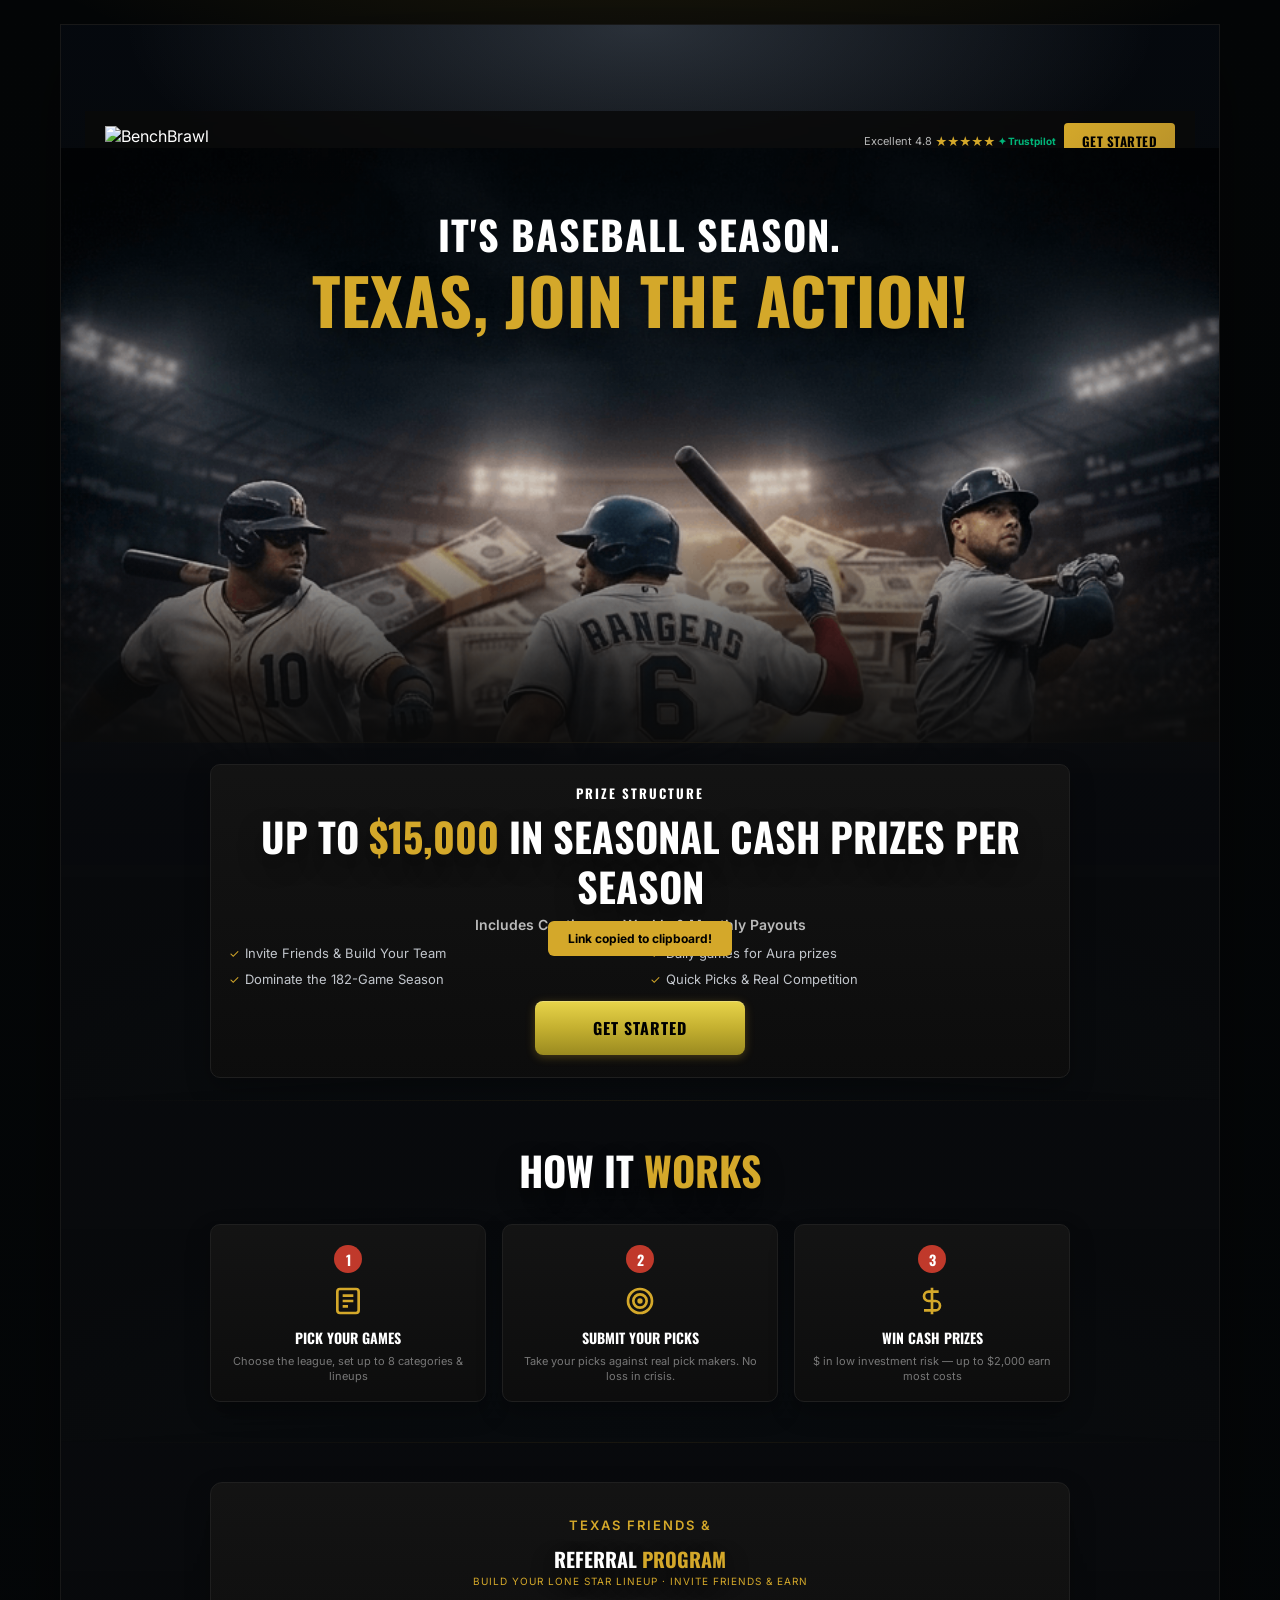
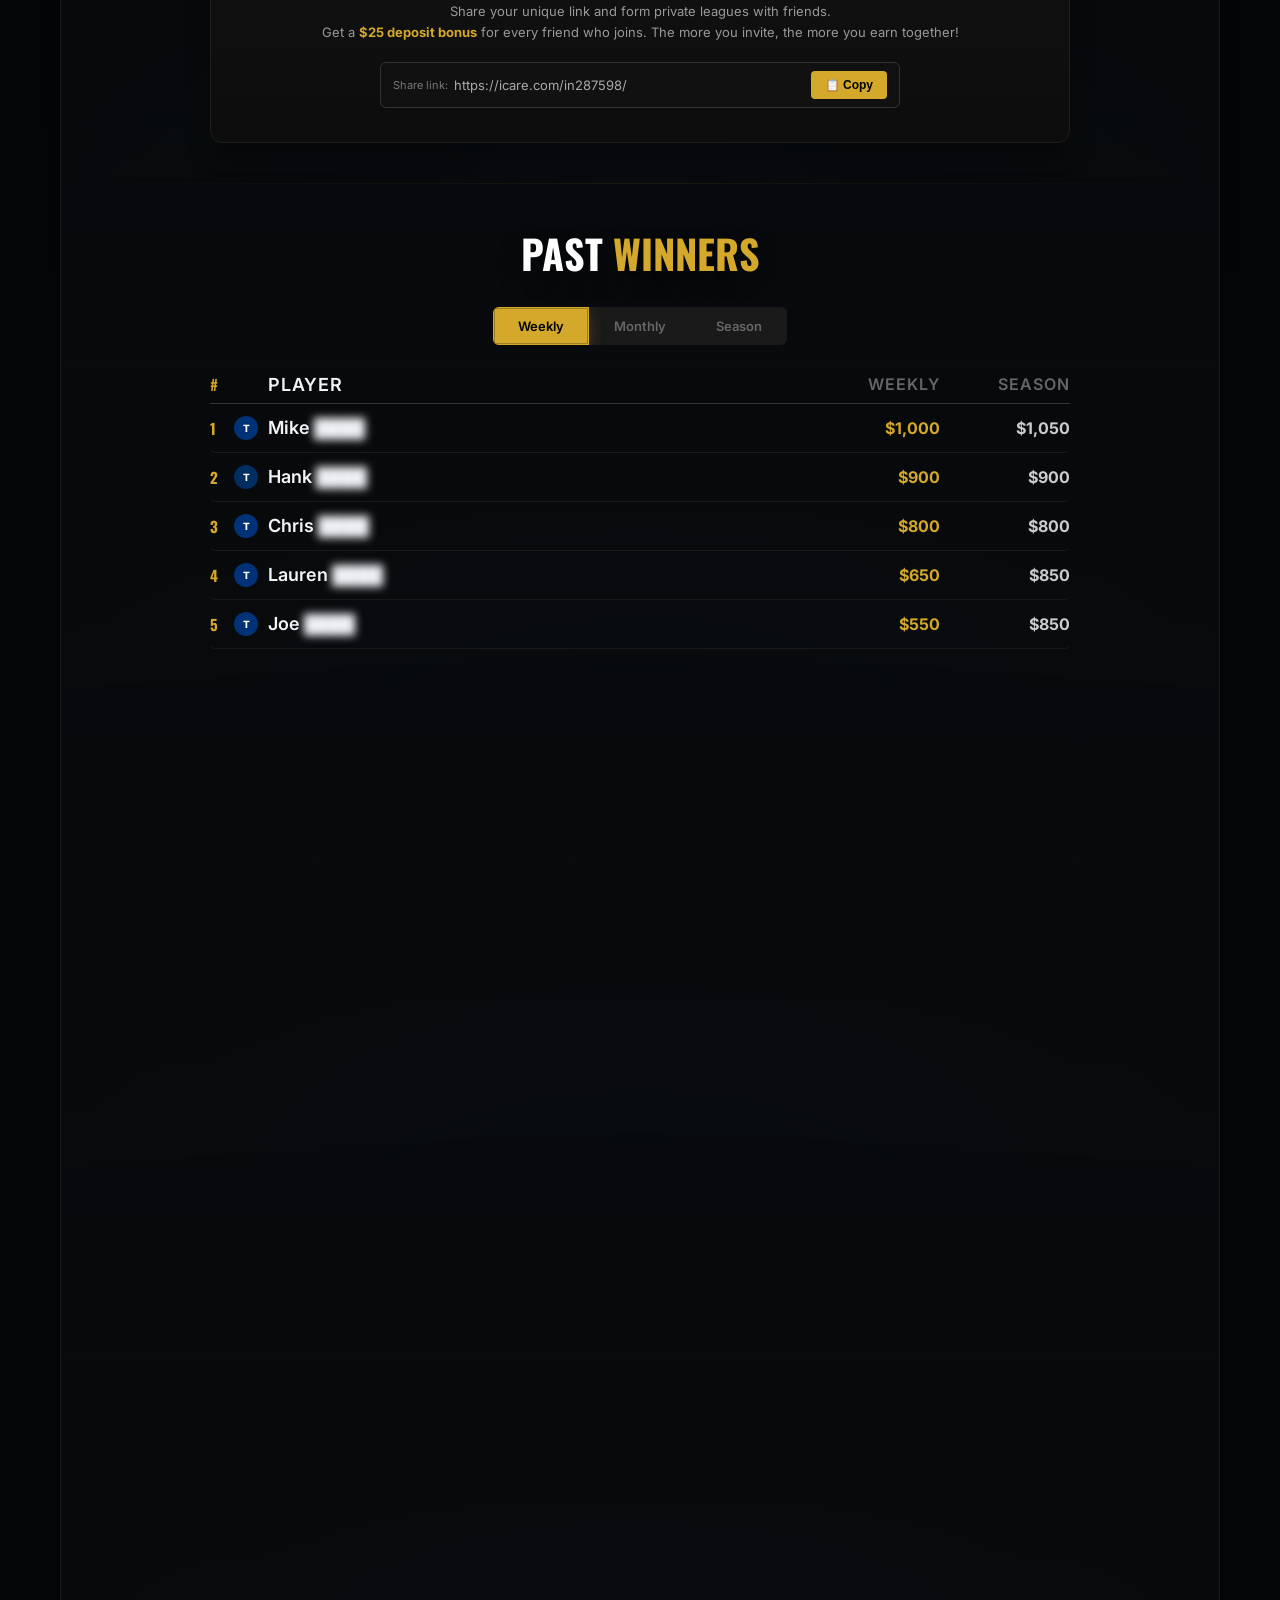
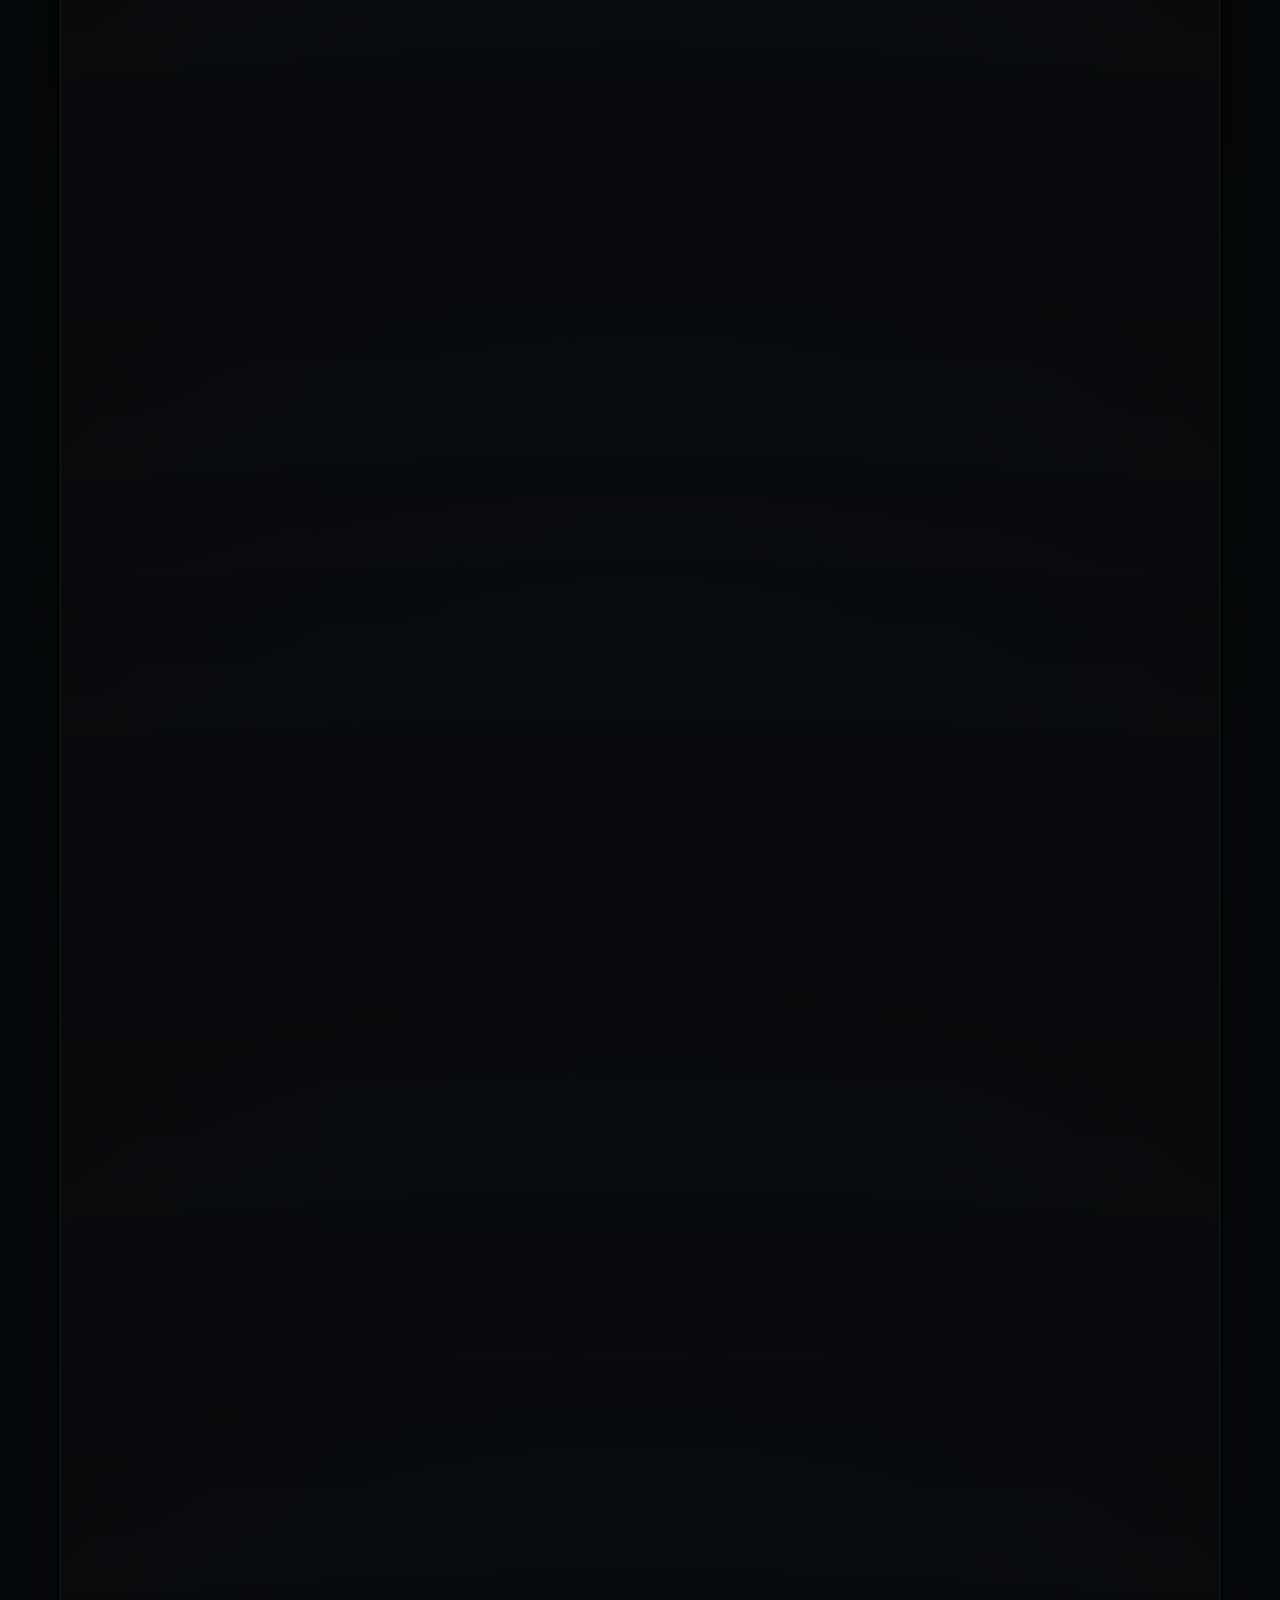
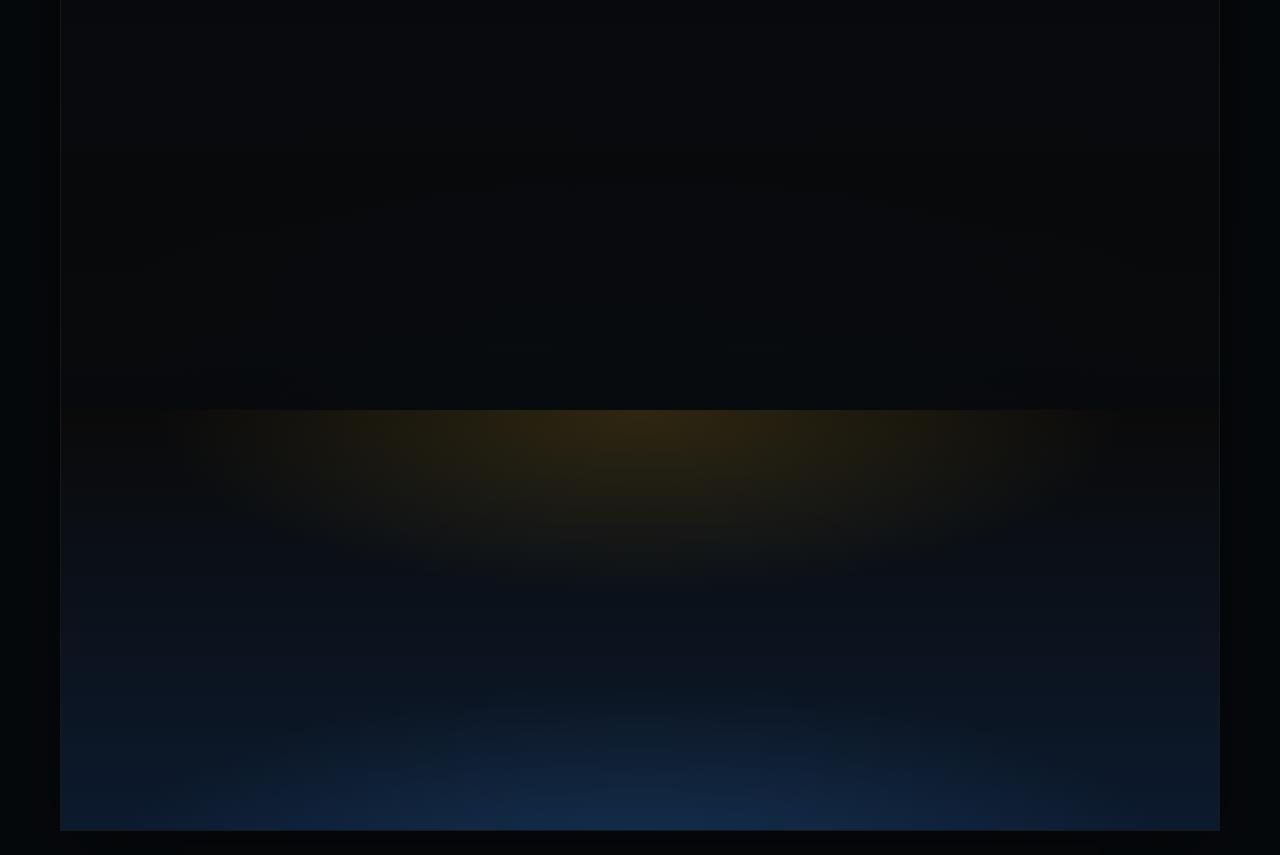
==== commit 9ddfb883: "Fix navbar to remain fixed on mobile and desktop. Switch header to fixed positioning and align its w" ====
--- a/index.html
+++ b/index.html
@@ -21,7 +21,7 @@
 }
 
 /* Page wrapper - mobile-first narrow layout like the original */
-.page{max-width:390px;margin:0 auto;background:#0a0a0a;position:relative;min-height:100vh;overflow:hidden;}
+.page{max-width:390px;margin:0 auto;background:#0a0a0a;position:relative;min-height:100vh;overflow:hidden;padding-top:46px;}
 .skip-link{
   position:fixed;
   top:10px;
@@ -47,7 +47,7 @@
 .anim.vis{opacity:1;transform:translateY(0);}
 
 /* ===== HEADER ===== */
-.header{display:flex;align-items:center;justify-content:space-between;padding:8px 12px;background:rgba(10,10,10,0.85);backdrop-filter:blur(10px);-webkit-backdrop-filter:blur(10px);position:sticky;top:0;z-index:100;border-bottom:1px solid rgba(255,255,255,0.05);}
+.header{display:flex;align-items:center;justify-content:space-between;padding:8px 12px;background:rgba(10,10,10,0.85);backdrop-filter:blur(10px);-webkit-backdrop-filter:blur(10px);position:fixed;top:0;left:50%;transform:translateX(-50%);width:min(390px,100%);z-index:320;border-bottom:1px solid rgba(255,255,255,0.05);}
 .logo{display:flex;align-items:center;}
 .logo img{height:24px;width:auto;}
 .hdr-right{display:flex;align-items:center;gap:8px;}
@@ -471,6 +471,7 @@
     margin:24px auto;
     border:1px solid rgba(255,255,255,0.06);
     box-shadow:0 20px 80px rgba(0,0,0,0.45);
+    padding-top:62px;
   }
   .page::before{height:760px;background:
     radial-gradient(760px 300px at 50% 0,rgba(210,230,255,0.18),transparent 68%),
@@ -480,7 +481,7 @@
     radial-gradient(760px 300px at 50% 100%,rgba(39,118,198,0.28),transparent 68%),
     linear-gradient(180deg,transparent 0%,rgba(3,7,13,0.56) 46%,rgba(2,6,12,0.96) 100%);
   }
-  .header{padding:12px 20px;}
+  .header{padding:12px 20px;top:24px;width:min(980px,calc(100% - 48px));}
   .logo img{height:30px;}
   .hdr-rating{font-size:11px;}
   .hdr-stars{font-size:12px;}
@@ -568,6 +569,7 @@
 
 @media (min-width:1200px){
   .page{max-width:1160px;}
+  .header{width:min(1160px,calc(100% - 48px));}
   .page::before{height:840px;}
   .page::after{height:560px;}
   .hero{min-height:620px;}
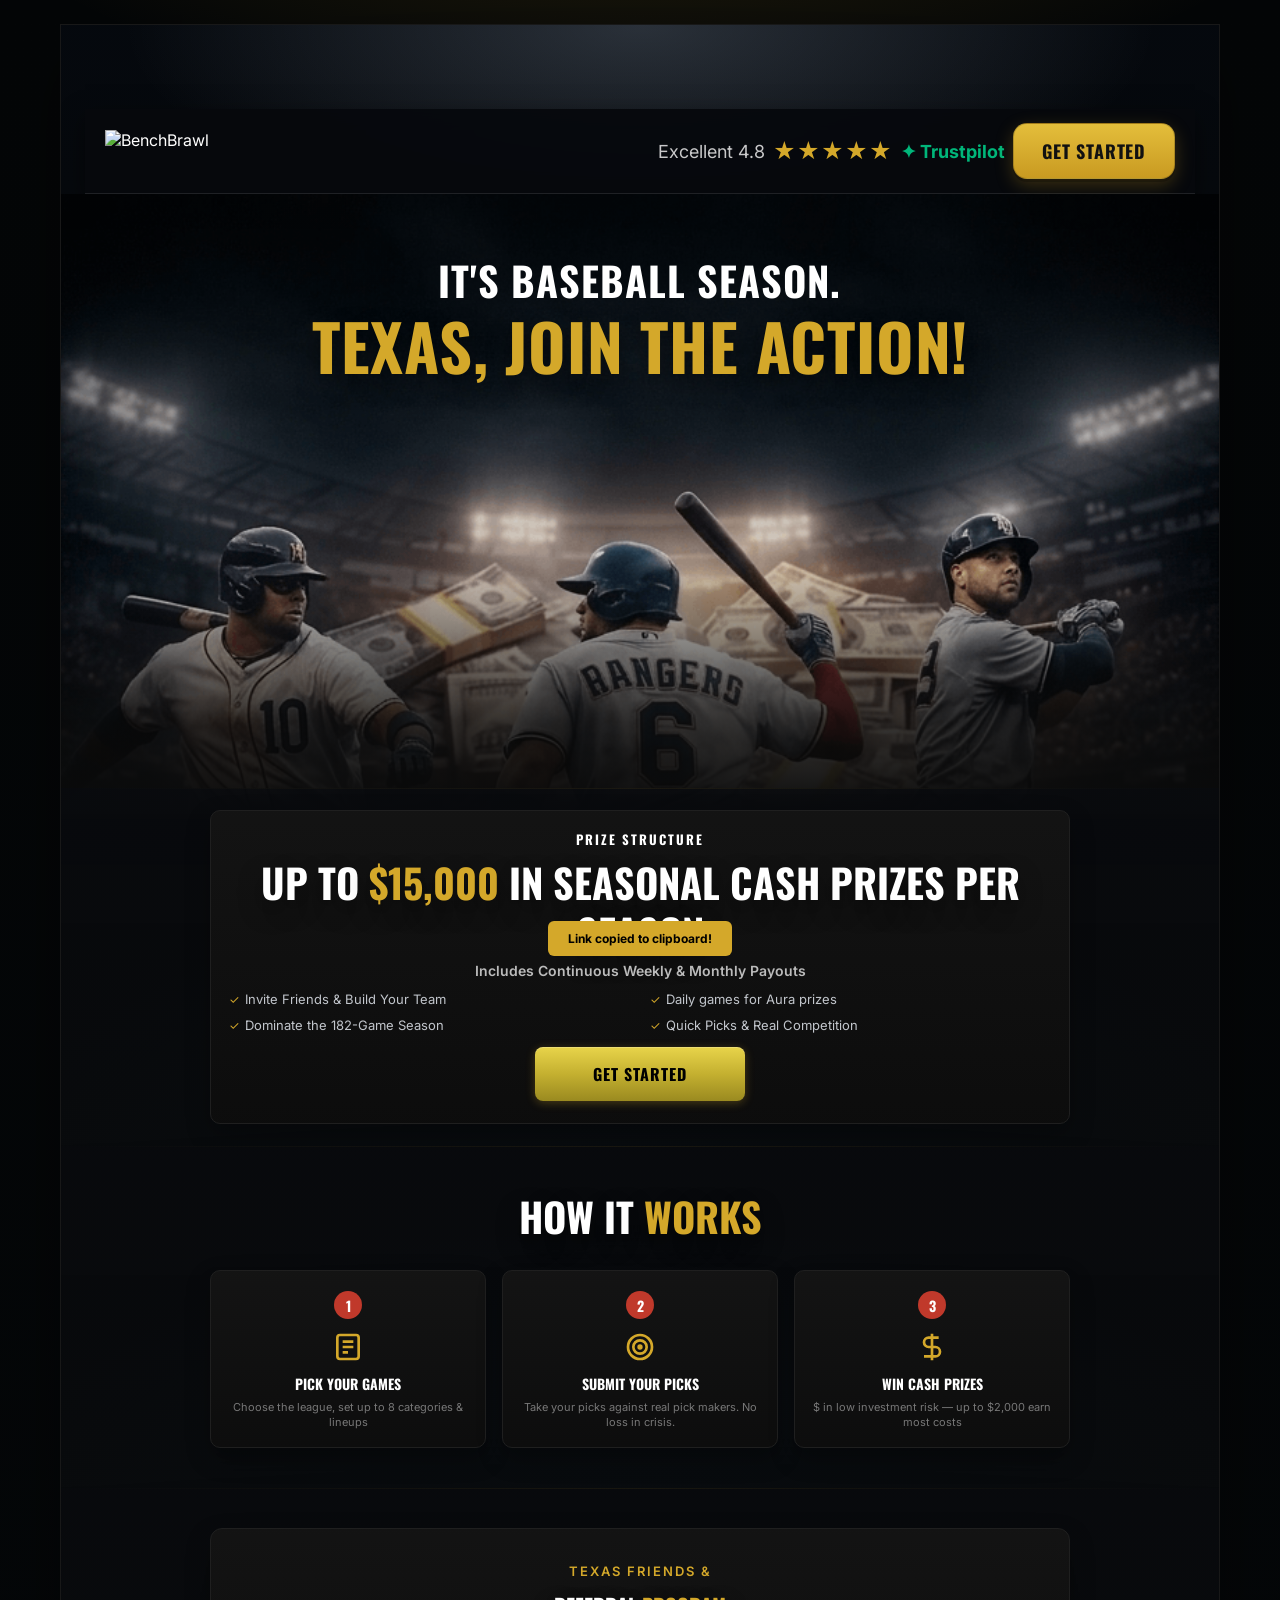
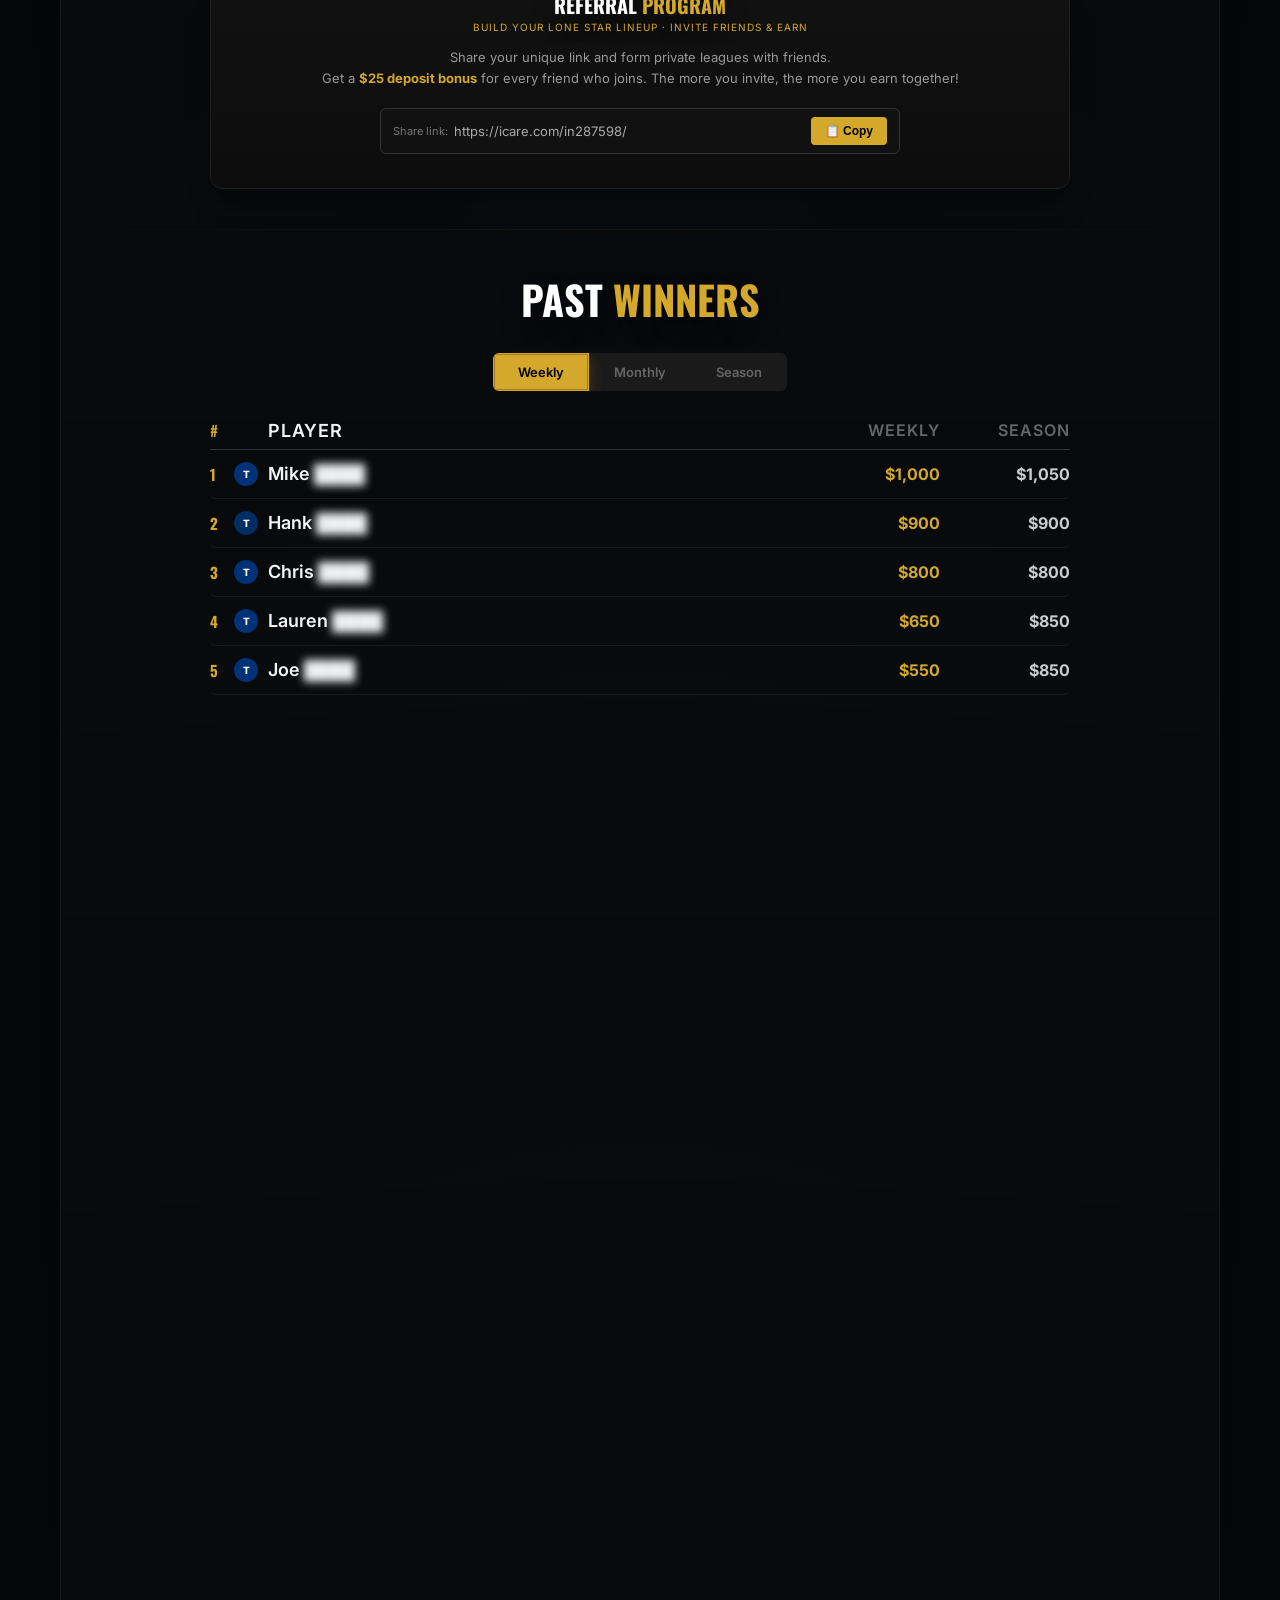
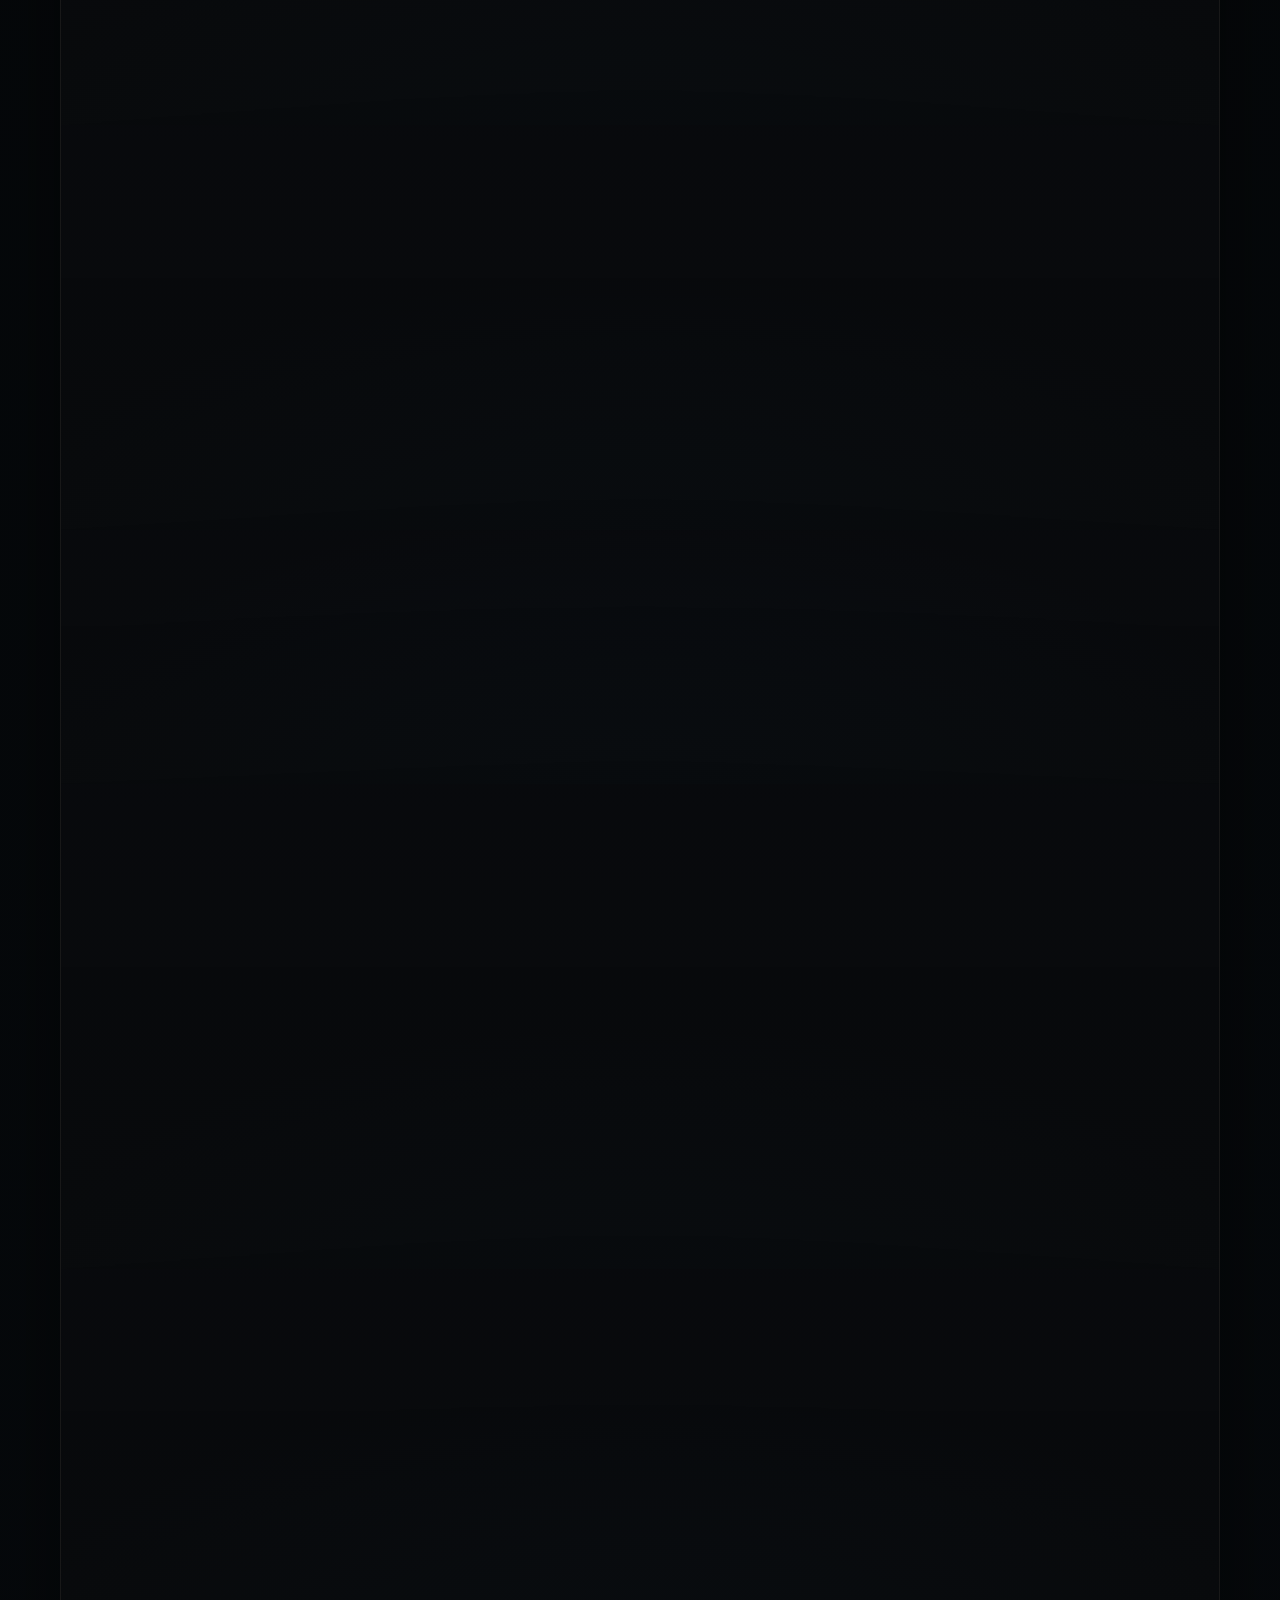
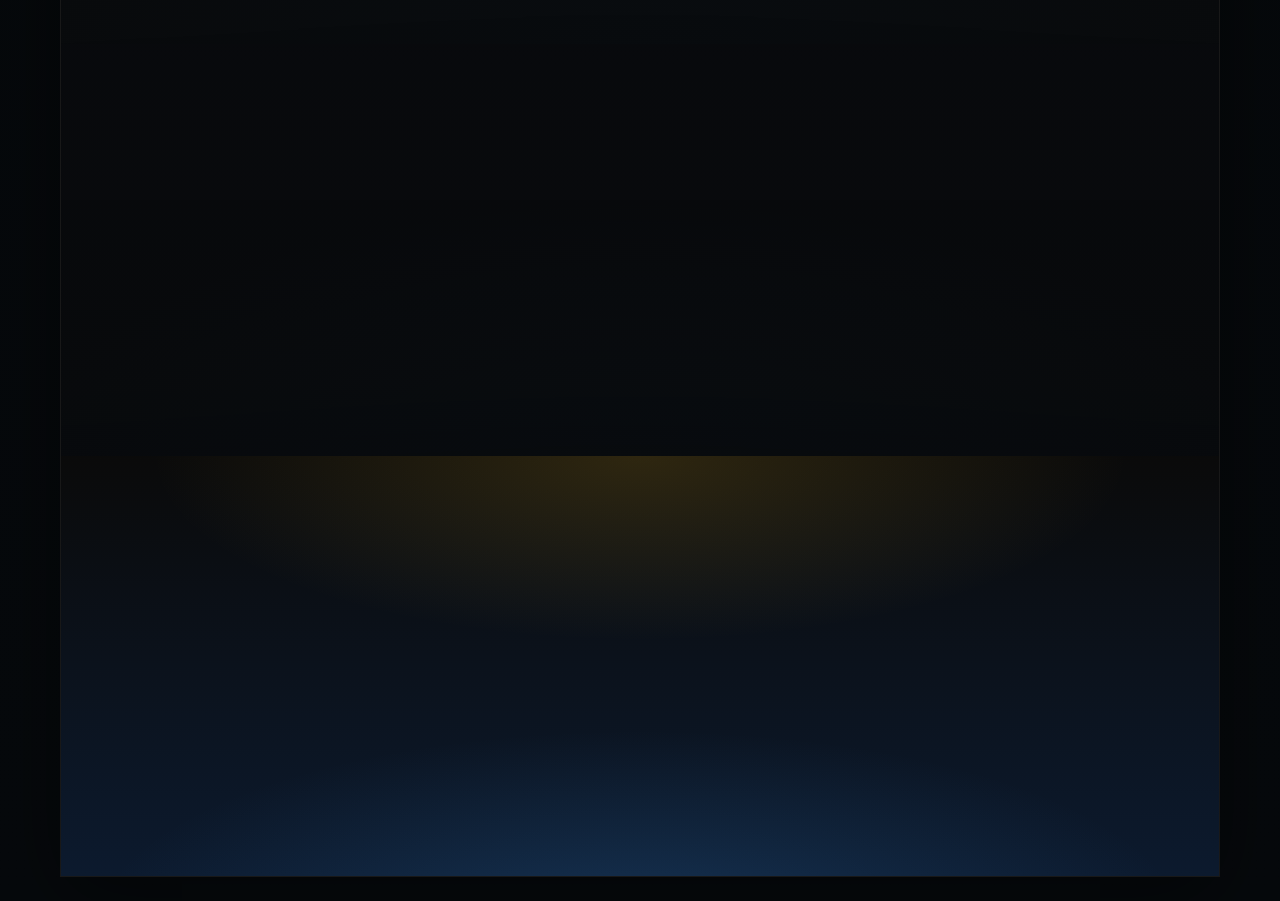
==== commit dfbd34d1: "Restyle fixed navbar for mobile and desktop. Upgrade header visuals to match the reference style and" ====
--- a/index.html
+++ b/index.html
@@ -21,7 +21,7 @@
 }
 
 /* Page wrapper - mobile-first narrow layout like the original */
-.page{max-width:390px;margin:0 auto;background:#0a0a0a;position:relative;min-height:100vh;overflow:hidden;padding-top:46px;}
+.page{max-width:390px;margin:0 auto;background:#0a0a0a;position:relative;min-height:100vh;overflow:hidden;padding-top:60px;}
 .skip-link{
   position:fixed;
   top:10px;
@@ -47,14 +47,14 @@
 .anim.vis{opacity:1;transform:translateY(0);}
 
 /* ===== HEADER ===== */
-.header{display:flex;align-items:center;justify-content:space-between;padding:8px 12px;background:rgba(10,10,10,0.85);backdrop-filter:blur(10px);-webkit-backdrop-filter:blur(10px);position:fixed;top:0;left:50%;transform:translateX(-50%);width:min(390px,100%);z-index:320;border-bottom:1px solid rgba(255,255,255,0.05);}
+.header{display:flex;align-items:center;justify-content:space-between;padding:10px 12px;background:rgba(7,9,13,0.96);backdrop-filter:blur(12px);-webkit-backdrop-filter:blur(12px);position:fixed;top:0;left:50%;transform:translateX(-50%);width:min(390px,100%);z-index:320;border-bottom:1px solid rgba(255,255,255,0.1);box-shadow:0 8px 22px rgba(0,0,0,0.5);}
 .logo{display:flex;align-items:center;}
-.logo img{height:24px;width:auto;}
+.logo img{height:30px;width:auto;}
 .hdr-right{display:flex;align-items:center;gap:8px;}
-.hdr-rating{font-size:9px;color:rgba(255,255,255,0.7);display:flex;align-items:center;gap:3px;}
-.hdr-stars{color:#d4a82a;font-size:10px;letter-spacing:-1px;}
-.hdr-tp{color:#00b67a;font-size:8px;font-weight:700;}
-.btn-gs{background:linear-gradient(135deg,#d4a82a,#b8922a);color:#000;font-family:'Oswald',sans-serif;font-weight:700;font-size:11px;padding:6px 14px;border-radius:4px;border:none;cursor:pointer;text-transform:uppercase;letter-spacing:0.5px;transition:all 0.3s;}
+.hdr-rating{font-size:11px;color:rgba(255,255,255,0.78);display:flex;align-items:center;gap:4px;white-space:nowrap;}
+.hdr-stars{color:#d4a82a;font-size:13px;letter-spacing:-0.5px;}
+.hdr-tp{color:#00b67a;font-size:11px;font-weight:700;}
+.btn-gs{background:linear-gradient(180deg,#e4be3b,#c99a21);color:#111;font-family:'Oswald',sans-serif;font-weight:800;font-size:13px;padding:10px 18px;border-radius:12px;border:1px solid rgba(0,0,0,0.2);cursor:pointer;text-transform:uppercase;letter-spacing:0.8px;transition:all 0.3s;box-shadow:0 3px 0 rgba(0,0,0,0.25),0 6px 18px rgba(201,154,33,0.28);}
 .btn-gs:hover{background:linear-gradient(135deg,#e8bc30,#d4a82a);transform:translateY(-1px);}
 
 /* ===== HERO ===== */
@@ -471,7 +471,7 @@
     margin:24px auto;
     border:1px solid rgba(255,255,255,0.06);
     box-shadow:0 20px 80px rgba(0,0,0,0.45);
-    padding-top:62px;
+    padding-top:84px;
   }
   .page::before{height:760px;background:
     radial-gradient(760px 300px at 50% 0,rgba(210,230,255,0.18),transparent 68%),
@@ -481,12 +481,12 @@
     radial-gradient(760px 300px at 50% 100%,rgba(39,118,198,0.28),transparent 68%),
     linear-gradient(180deg,transparent 0%,rgba(3,7,13,0.56) 46%,rgba(2,6,12,0.96) 100%);
   }
-  .header{padding:12px 20px;top:24px;width:min(980px,calc(100% - 48px));}
-  .logo img{height:30px;}
-  .hdr-rating{font-size:11px;}
-  .hdr-stars{font-size:12px;}
-  .hdr-tp{font-size:10px;}
-  .btn-gs{font-size:13px;padding:8px 18px;}
+  .header{padding:14px 20px;top:0;width:min(980px,calc(100% - 48px));}
+  .logo img{height:42px;}
+  .hdr-rating{font-size:18px;gap:8px;}
+  .hdr-stars{font-size:22px;letter-spacing:1px;}
+  .hdr-tp{font-size:18px;}
+  .btn-gs{font-size:18px;padding:14px 28px;border-radius:14px;}
 
   .hero{min-height:520px;}
   .hero-text{padding:56px 28px 0;}
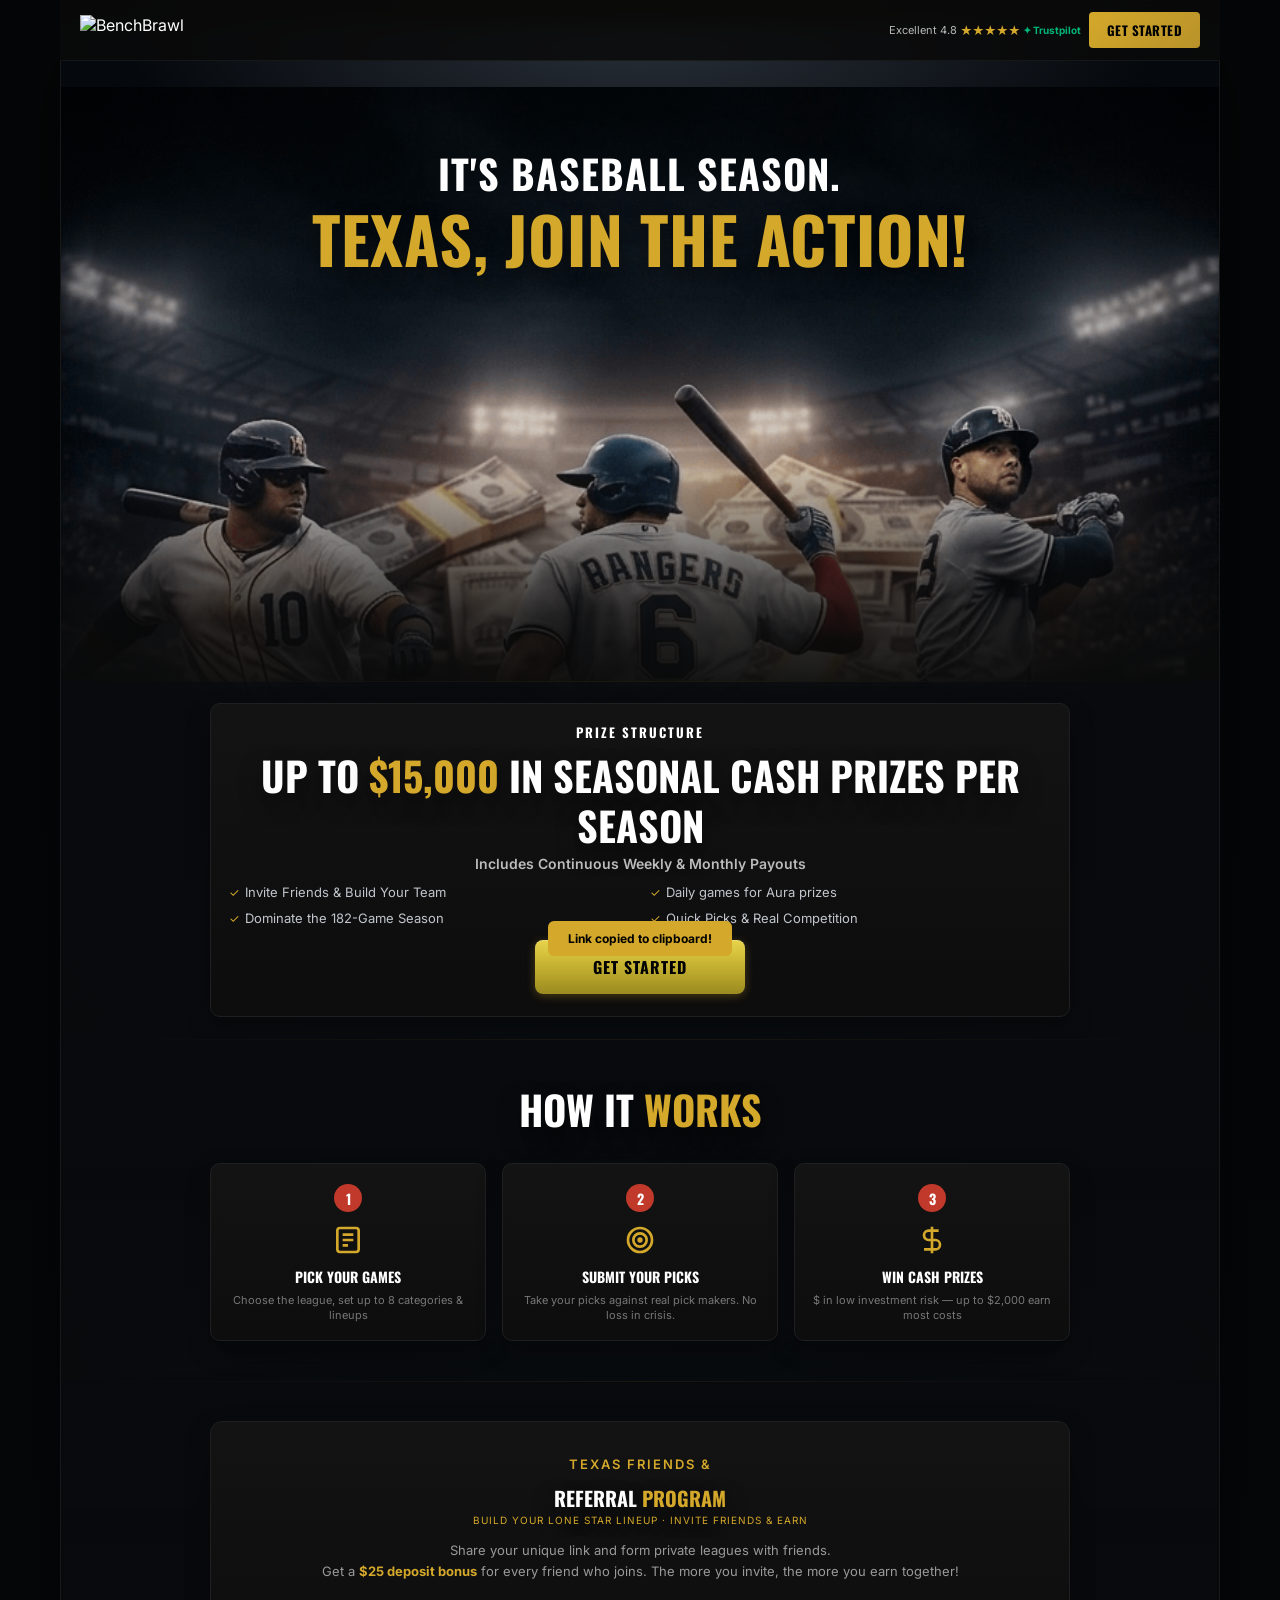
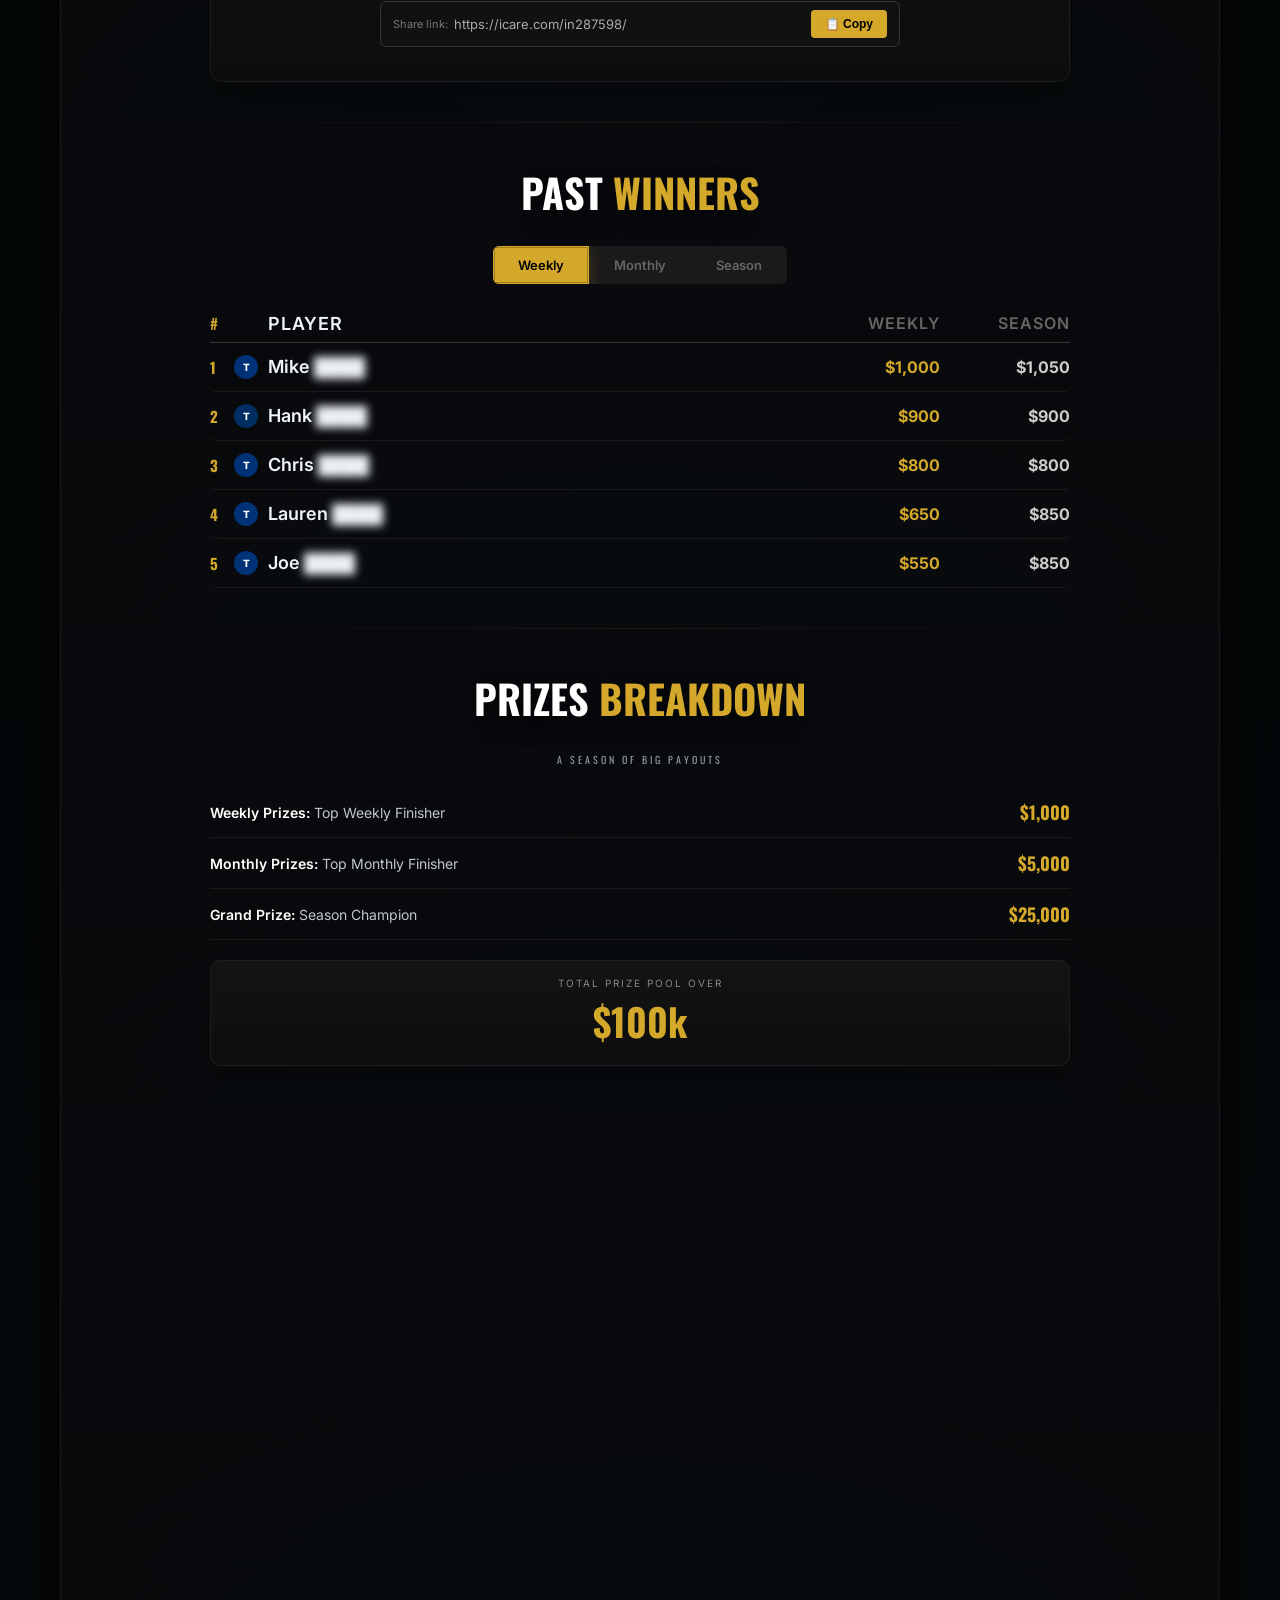
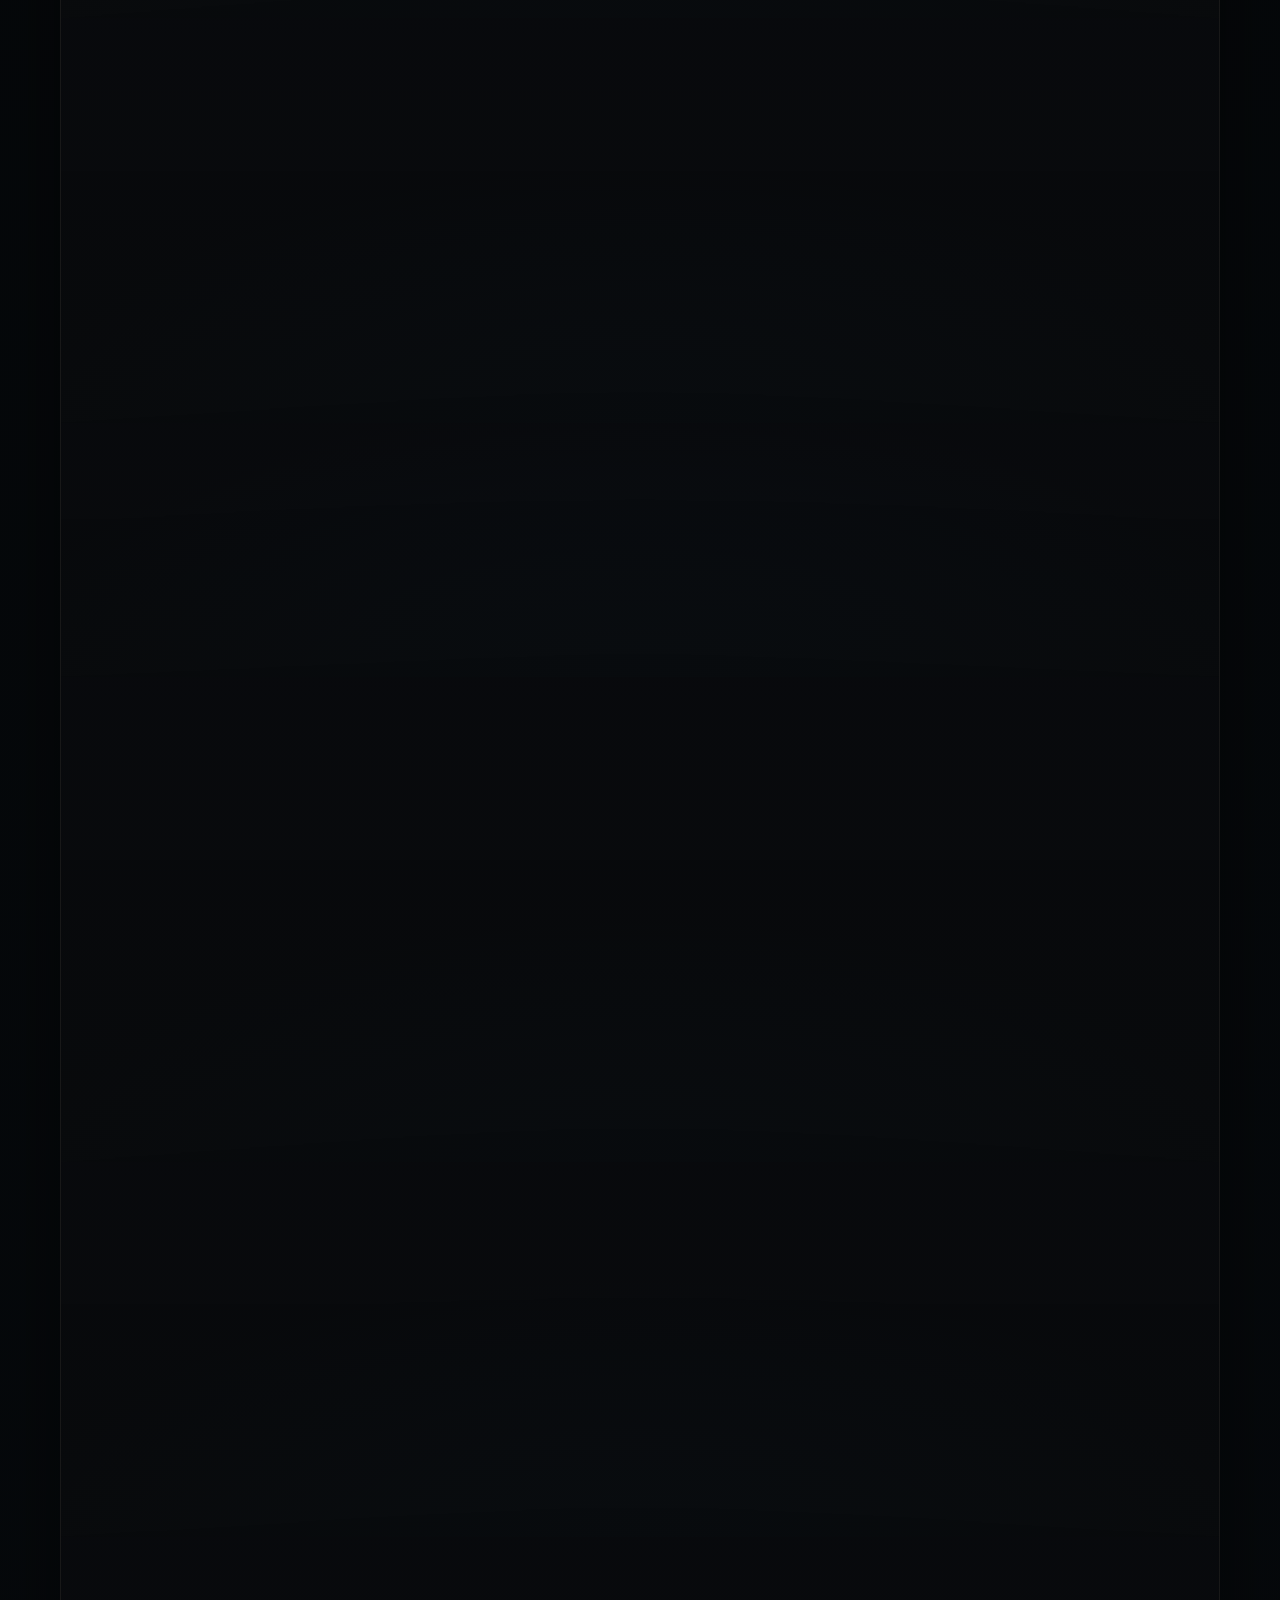
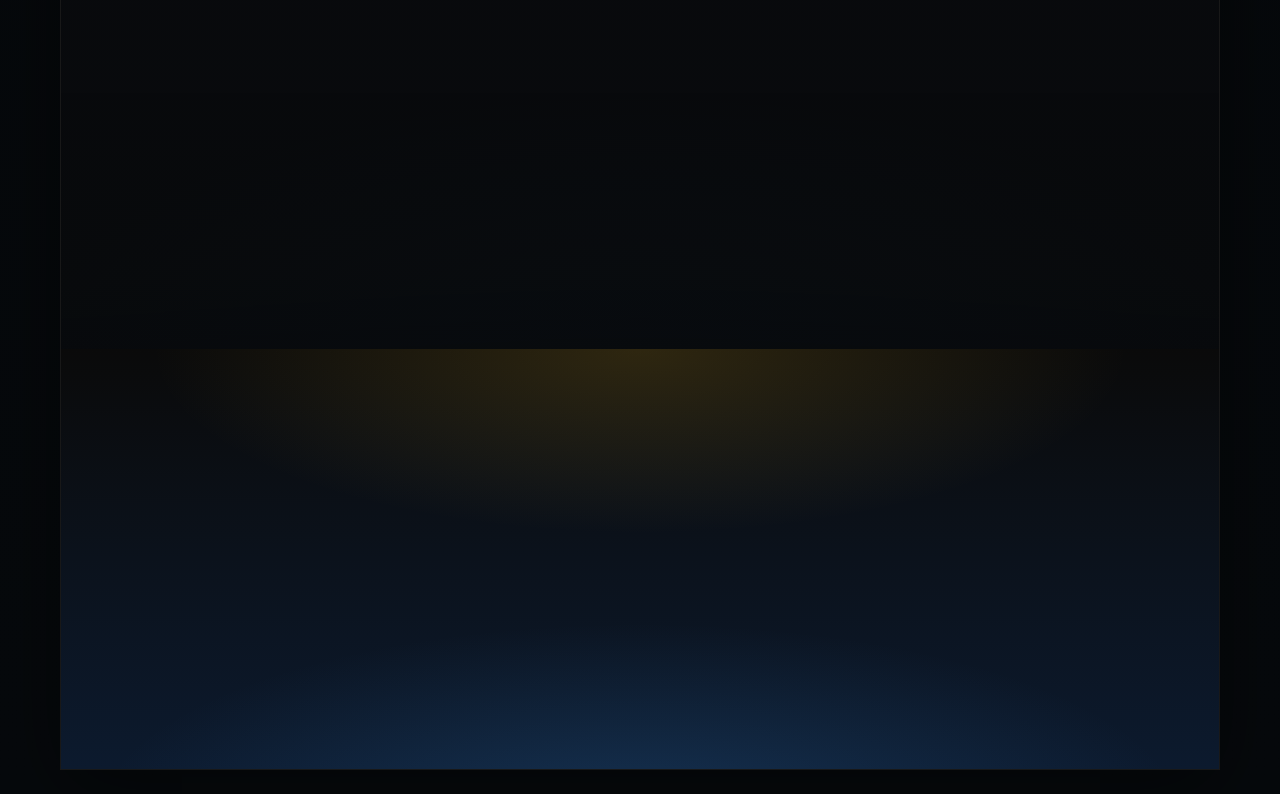
==== commit 587901d1: "Restore prior navbar styling and keep it fixed. Revert the over-styled header back to the previous v" ====
--- a/index.html
+++ b/index.html
@@ -21,7 +21,7 @@
 }
 
 /* Page wrapper - mobile-first narrow layout like the original */
-.page{max-width:390px;margin:0 auto;background:#0a0a0a;position:relative;min-height:100vh;overflow:hidden;padding-top:60px;}
+.page{max-width:390px;margin:0 auto;background:#0a0a0a;position:relative;min-height:100vh;overflow:hidden;padding-top:46px;}
 .skip-link{
   position:fixed;
   top:10px;
@@ -47,14 +47,14 @@
 .anim.vis{opacity:1;transform:translateY(0);}
 
 /* ===== HEADER ===== */
-.header{display:flex;align-items:center;justify-content:space-between;padding:10px 12px;background:rgba(7,9,13,0.96);backdrop-filter:blur(12px);-webkit-backdrop-filter:blur(12px);position:fixed;top:0;left:50%;transform:translateX(-50%);width:min(390px,100%);z-index:320;border-bottom:1px solid rgba(255,255,255,0.1);box-shadow:0 8px 22px rgba(0,0,0,0.5);}
+.header{display:flex;align-items:center;justify-content:space-between;padding:8px 12px;background:rgba(10,10,10,0.85);backdrop-filter:blur(10px);-webkit-backdrop-filter:blur(10px);position:fixed;top:0;left:50%;transform:translateX(-50%);width:min(390px,100%);z-index:320;border-bottom:1px solid rgba(255,255,255,0.05);}
 .logo{display:flex;align-items:center;}
-.logo img{height:30px;width:auto;}
+.logo img{height:24px;width:auto;}
 .hdr-right{display:flex;align-items:center;gap:8px;}
-.hdr-rating{font-size:11px;color:rgba(255,255,255,0.78);display:flex;align-items:center;gap:4px;white-space:nowrap;}
-.hdr-stars{color:#d4a82a;font-size:13px;letter-spacing:-0.5px;}
-.hdr-tp{color:#00b67a;font-size:11px;font-weight:700;}
-.btn-gs{background:linear-gradient(180deg,#e4be3b,#c99a21);color:#111;font-family:'Oswald',sans-serif;font-weight:800;font-size:13px;padding:10px 18px;border-radius:12px;border:1px solid rgba(0,0,0,0.2);cursor:pointer;text-transform:uppercase;letter-spacing:0.8px;transition:all 0.3s;box-shadow:0 3px 0 rgba(0,0,0,0.25),0 6px 18px rgba(201,154,33,0.28);}
+.hdr-rating{font-size:9px;color:rgba(255,255,255,0.7);display:flex;align-items:center;gap:3px;}
+.hdr-stars{color:#d4a82a;font-size:10px;letter-spacing:-1px;}
+.hdr-tp{color:#00b67a;font-size:8px;font-weight:700;}
+.btn-gs{background:linear-gradient(135deg,#d4a82a,#b8922a);color:#000;font-family:'Oswald',sans-serif;font-weight:700;font-size:11px;padding:6px 14px;border-radius:4px;border:none;cursor:pointer;text-transform:uppercase;letter-spacing:0.5px;transition:all 0.3s;}
 .btn-gs:hover{background:linear-gradient(135deg,#e8bc30,#d4a82a);transform:translateY(-1px);}
 
 /* ===== HERO ===== */
@@ -346,7 +346,7 @@
     radial-gradient(620px 240px at 50% 100%,rgba(37,111,189,0.22),transparent 70%),
     linear-gradient(180deg,transparent 0%,rgba(3,7,13,0.55) 46%,rgba(2,6,12,0.95) 100%);
 }
-.header,.hero,.prize-section,.hiw,.referral,.winners,.breakdown,.leaderboards,.mlb-data,.upcoming,.other-sched,.funding,.testimonials,.footer-cta{position:relative;z-index:1;}
+.hero,.prize-section,.hiw,.referral,.winners,.breakdown,.leaderboards,.mlb-data,.upcoming,.other-sched,.funding,.testimonials,.footer-cta{position:relative;z-index:1;}
 section{position:relative;}
 section::before{
   content:'';
@@ -471,7 +471,7 @@
     margin:24px auto;
     border:1px solid rgba(255,255,255,0.06);
     box-shadow:0 20px 80px rgba(0,0,0,0.45);
-    padding-top:84px;
+    padding-top:62px;
   }
   .page::before{height:760px;background:
     radial-gradient(760px 300px at 50% 0,rgba(210,230,255,0.18),transparent 68%),
@@ -481,12 +481,12 @@
     radial-gradient(760px 300px at 50% 100%,rgba(39,118,198,0.28),transparent 68%),
     linear-gradient(180deg,transparent 0%,rgba(3,7,13,0.56) 46%,rgba(2,6,12,0.96) 100%);
   }
-  .header{padding:14px 20px;top:0;width:min(980px,calc(100% - 48px));}
-  .logo img{height:42px;}
-  .hdr-rating{font-size:18px;gap:8px;}
-  .hdr-stars{font-size:22px;letter-spacing:1px;}
-  .hdr-tp{font-size:18px;}
-  .btn-gs{font-size:18px;padding:14px 28px;border-radius:14px;}
+  .header{padding:12px 20px;top:0;width:min(980px,calc(100% - 48px));}
+  .logo img{height:30px;}
+  .hdr-rating{font-size:11px;}
+  .hdr-stars{font-size:12px;}
+  .hdr-tp{font-size:10px;}
+  .btn-gs{font-size:13px;padding:8px 18px;}
 
   .hero{min-height:520px;}
   .hero-text{padding:56px 28px 0;}
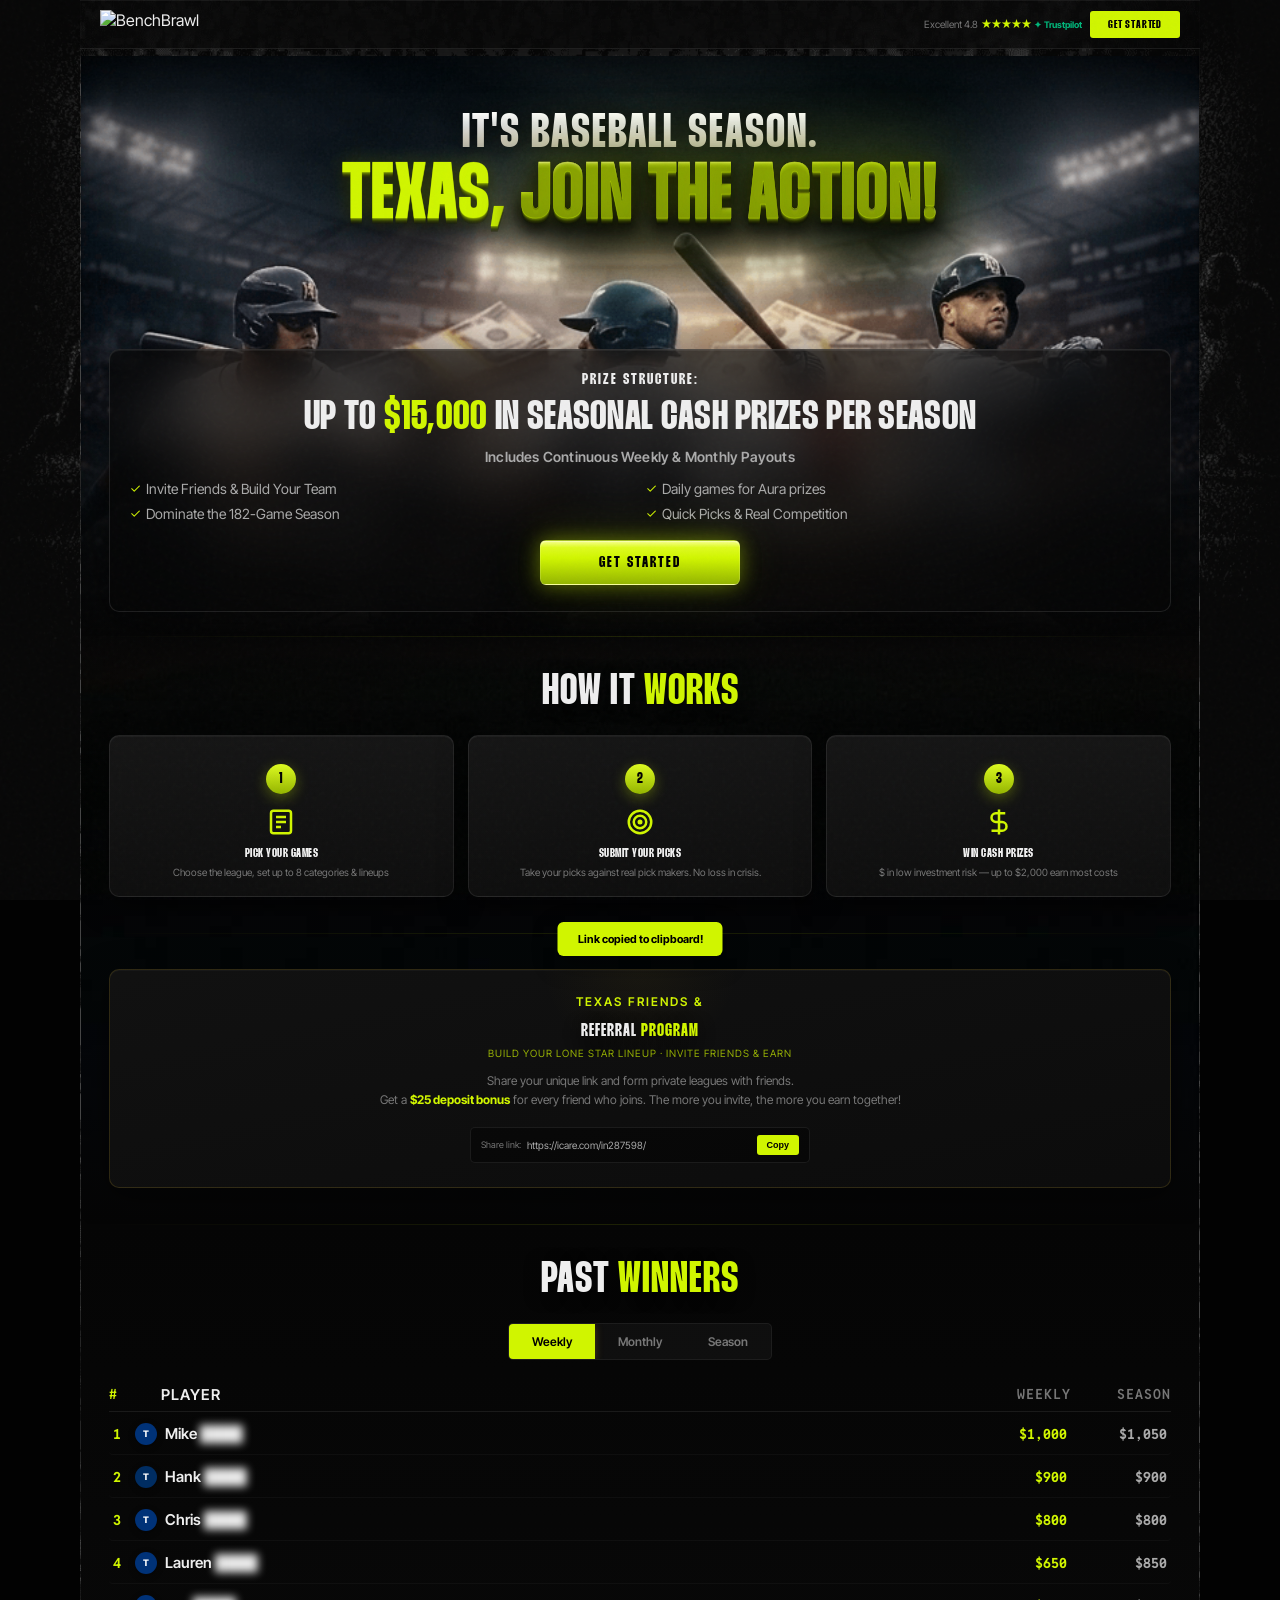
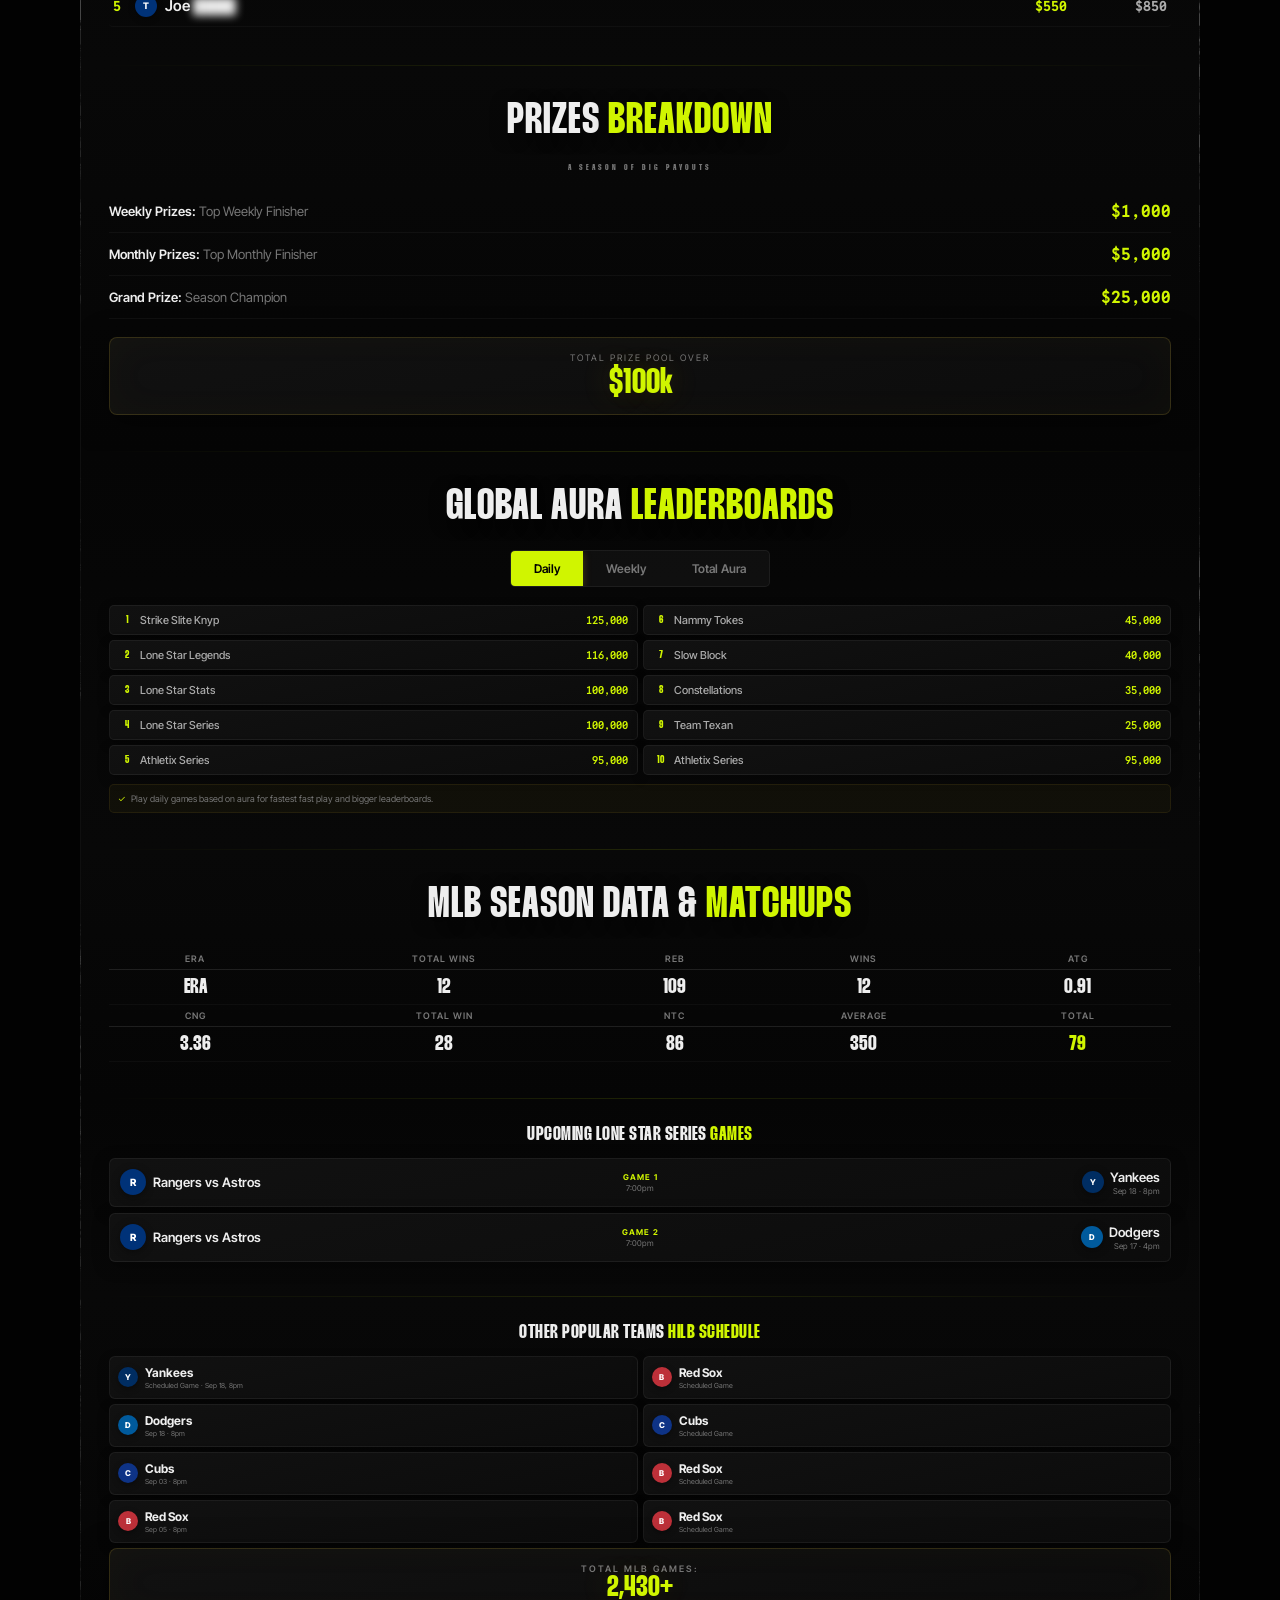
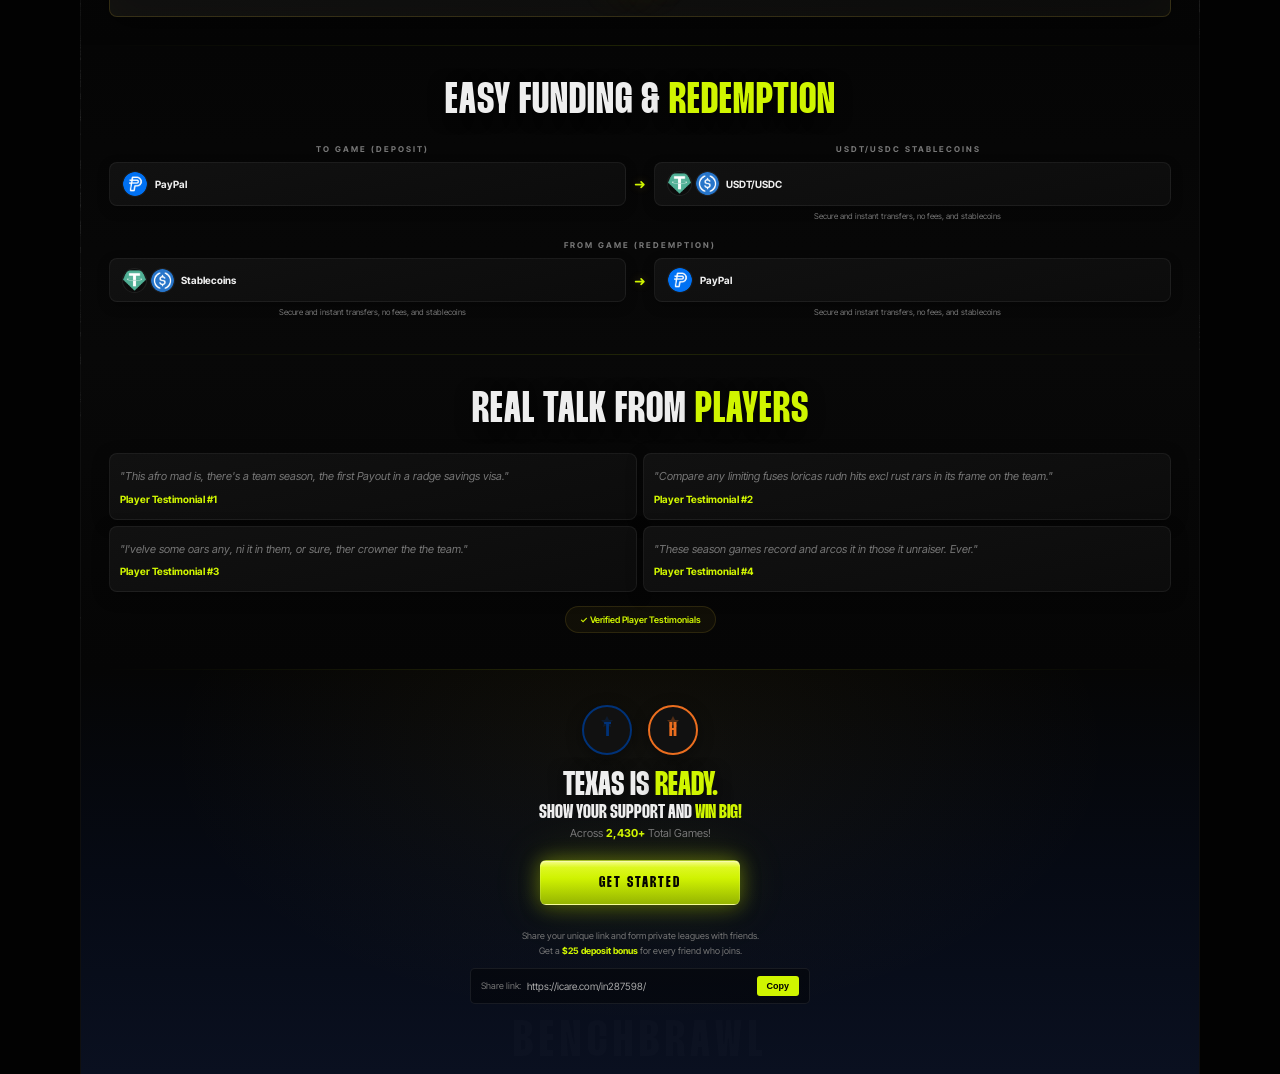
==== commit 89f8a71d: "Redesign landing page with cinematic sports aesthetic - Glassmorphic translucent navbar and prize bo" ====
--- a/index.html
+++ b/index.html
@@ -4,584 +4,389 @@
 <meta charset="UTF-8">
 <meta name="viewport" content="width=device-width, initial-scale=1.0">
 <meta name="description" content="BenchBrawl fantasy baseball with seasonal prizes, live matchups, and referral rewards.">
-<meta name="theme-color" content="#0a0a0a">
+<meta name="theme-color" content="#050505">
 <title>Bench Brawl - Fantasy Baseball</title>
 <link rel="preload" as="image" href="Hero.png">
-<link href="https://fonts.googleapis.com/css2?family=Oswald:wght@400;500;600;700;800;900&family=Inter:wght@300;400;500;600;700;800&display=swap" rel="stylesheet">
+<link href="https://fonts.googleapis.com/css2?family=Inter+Tight:wght@300;400;500;600;700;800;900&family=Reddit+Mono:wght@400;500;600;700&display=swap" rel="stylesheet">
 <style>
+/* Custom font faces */
+@font-face{font-family:'Thunder';src:url('Thunder-BoldLC.woff2') format('woff2');font-weight:700;font-style:normal;font-display:swap;}
+@font-face{font-family:'RetroStereo';src:url('RetroStereoWide.woff2') format('woff2');font-weight:400;font-style:normal;font-display:swap;}
+
+:root{
+  /* BenchBrawl Lime palette */
+  --lime-50:#FFFFE4;
+  --lime-100:#FCFFC5;
+  --lime-200:#F7FF92;
+  --lime-300:#EDFF53;
+  --lime-400:#DEFB20;
+  --lime-500:#D0F500;
+  --lime-600:#94B500;
+  --lime-700:#708902;
+  --lime-800:#586C08;
+  --lime-900:#2D3706;
+  /* Mono palette */
+  --mono-100:#EEEEEE;
+  --mono-200:#CCCCCC;
+  --mono-300:#AAAAAA;
+  --mono-400:#777777;
+  --mono-500:#555555;
+  --mono-600:#333333;
+  --mono-700:#222222;
+  --mono-800:#111111;
+  --mono-900:#080808;
+  /* Neon */
+  --neon-green:#6BF38A;
+  --neon-red:#FB6271;
+  /* Status */
+  --status-green:#84FF00;
+  --status-green-def:#5DBF00;
+  --status-red:#FF004A;
+  /* Legacy mapped */
+  --gold:#D0F500;
+  --gold-bright:#DEFB20;
+  --gold-dim:rgba(208,245,0,0.15);
+  --red:#FF004A;
+  --ink:#050505;
+  --ink-1:#080808;
+  --ink-2:#0c0c0c;
+  --ink-3:#111111;
+  --ink-4:#181818;
+  --text-1:#EEEEEE;
+  --text-2:#AAAAAA;
+  --text-3:#777777;
+  --card-bg:linear-gradient(168deg,rgba(18,18,18,0.95),rgba(12,12,12,0.98));
+  --card-border:rgba(255,255,255,0.06);
+  --card-border-hover:rgba(208,245,0,0.4);
+  --card-shadow:0 8px 32px rgba(0,0,0,0.5);
+  --glass:rgba(8,8,8,0.78);
+  --section-line:linear-gradient(90deg,transparent,rgba(208,245,0,0.12),transparent);
+  --noise:url("data:image/svg+xml,%3Csvg viewBox='0 0 256 256' xmlns='http://www.w3.org/2000/svg'%3E%3Cfilter id='n'%3E%3CfeTurbulence type='fractalNoise' baseFrequency='0.85' numOctaves='4' stitchTiles='stitch'/%3E%3C/filter%3E%3Crect width='100%25' height='100%25' filter='url(%23n)' opacity='0.035'/%3E%3C/svg%3E");
+  /* Font families */
+  --font-body:'Inter Tight',sans-serif;
+  --font-thunder:'Thunder',sans-serif;
+  --font-reddit:'Reddit Mono',monospace;
+  --font-retro:'RetroStereo',sans-serif;
+}
 *{margin:0;padding:0;box-sizing:border-box;}
-body{font-family:'Inter',sans-serif;background:#000;color:#fff;overflow-x:hidden;}
 html{scroll-behavior:smooth;}
+body{font-family:var(--font-body);background:#020202 url('bg-texture.png') center top / cover no-repeat fixed;color:var(--text-1);overflow-x:hidden;-webkit-font-smoothing:antialiased;}
+/* Font utility classes */
+.font-thunder{font-family:var(--font-thunder);}
+.font-reddit{font-family:var(--font-reddit);}
+.font-retro{font-family:var(--font-retro);}
 a{text-decoration:none;color:inherit;}
 img{display:block;max-width:100%;}
-a:focus-visible,button:focus-visible,[tabindex]:focus-visible{
-  outline:2px solid rgba(212,168,42,0.95);
-  outline-offset:2px;
-  border-radius:6px;
+a:focus-visible,button:focus-visible,[tabindex]:focus-visible{outline:2px solid var(--gold);outline-offset:2px;border-radius:4px;}
+
+/* ===== NOISE OVERLAY ===== */
+.page::before{content:'';position:fixed;top:0;left:0;width:100%;height:100%;background-image:var(--noise);background-repeat:repeat;pointer-events:none;z-index:999;opacity:0.6;}
+
+/* Page wrapper */
+.page{max-width:480px;margin:0 auto;background:var(--ink) url('bg-texture.png') center top / cover;position:relative;min-height:100vh;overflow:hidden;padding-top:44px;}
+.skip-link{position:fixed;top:10px;left:10px;z-index:500;padding:8px 10px;background:var(--gold);color:#000;font-weight:700;border-radius:6px;transform:translateY(-140%);transition:transform .2s ease;}
+.skip-link:focus{transform:translateY(0);}
+
+/* Animations */
+@keyframes fadeInUp{from{opacity:0;transform:translateY(20px)}to{opacity:1;transform:translateY(0)}}
+@keyframes glow{0%,100%{box-shadow:0 0 8px rgba(201,168,46,0.15)}50%{box-shadow:0 0 24px rgba(201,168,46,0.35)}}
+@keyframes shimmer{0%{left:-140%}60%{left:140%}100%{left:140%}}
+@keyframes countUp{from{opacity:0;transform:scale(0.8)}to{opacity:1;transform:scale(1)}}
+@keyframes pulseGlow{0%,100%{box-shadow:0 2px 12px rgba(208,245,0,0.2),inset 0 1px 0 rgba(255,255,255,0.15)}50%{box-shadow:0 4px 20px rgba(208,245,0,0.35),0 0 12px rgba(208,245,0,0.12),inset 0 1px 0 rgba(255,255,255,0.2)}}
+.anim{opacity:0;transform:translateY(20px);transition:opacity .5s ease,transform .5s ease;}
+.anim.vis{opacity:1;transform:translateY(0);}
+
+/* ===== HEADER ===== */
+.header{display:flex;align-items:center;justify-content:space-between;padding:8px 14px;background:rgba(5,5,5,0.65);backdrop-filter:blur(24px);-webkit-backdrop-filter:blur(24px);position:fixed;top:0;left:50%;transform:translateX(-50%);width:min(480px,100%);z-index:320;border-bottom:1px solid rgba(255,255,255,0.08);box-shadow:0 8px 32px rgba(0,0,0,0.4),inset 0 1px 0 rgba(255,255,255,0.06);}
+.logo{display:flex;align-items:center;}
+.logo img{height:22px;width:auto;}
+.hdr-right{display:flex;align-items:center;gap:8px;}
+.hdr-rating{font-size:8px;color:var(--text-3);display:flex;align-items:center;gap:3px;}
+.hdr-stars{color:var(--gold);font-size:9px;letter-spacing:-1px;}
+.hdr-tp{color:#00b67a;font-size:7px;font-weight:700;}
+.btn-gs{background:var(--gold);color:#000;font-family:var(--font-thunder);font-weight:700;font-size:10px;padding:6px 14px;border-radius:3px;border:none;cursor:pointer;text-transform:uppercase;letter-spacing:0.8px;transition:all 0.25s;}
+.btn-gs:hover{background:var(--gold-bright);transform:translateY(-1px);box-shadow:0 4px 12px rgba(208,245,0,0.3);}
+
+/* ===== HERO ===== */
+.hero{position:relative;background:var(--ink);padding:0 0 24px;text-align:center;overflow:hidden;display:flex;flex-direction:column;align-items:center;justify-content:flex-start;min-height:580px;}
+.hero::before{display:none;}
+.hero-bg{position:absolute;top:0;left:0;right:0;bottom:0;z-index:0;}
+.hero-bg img{width:100%;height:100%;object-fit:cover;object-position:center 20%;}
+.hero-bg::after{content:'';position:absolute;top:0;left:0;right:0;bottom:0;background:linear-gradient(180deg,rgba(0,0,0,0.45) 0%,rgba(0,0,0,0.1) 25%,rgba(0,0,0,0.05) 45%,rgba(0,0,0,0.3) 65%,rgba(5,5,5,0.8) 82%,var(--ink) 100%);}
+.hero-text{position:relative;z-index:2;padding:20px 10px 0;}
+.hero-sub{font-family:var(--font-thunder);font-size:28px;font-weight:700;text-transform:uppercase;color:#fff;letter-spacing:2px;position:relative;}
+/* Distressed worn texture on subtitle */
+.hero-sub{background:linear-gradient(180deg,#fff 0%,rgba(255,255,255,0.85) 30%,rgba(220,215,200,0.9) 60%,rgba(200,195,180,0.8) 100%);-webkit-background-clip:text;-webkit-text-fill-color:transparent;background-clip:text;filter:drop-shadow(0 2px 12px rgba(0,0,0,0.8));}
+.hero-main{font-family:var(--font-thunder);font-size:48px;font-weight:700;text-transform:uppercase;letter-spacing:1px;line-height:1.0;margin-top:0;color:var(--gold);transition:transform 0.1s ease-out;will-change:transform;-webkit-text-stroke:0.5px rgba(208,245,0,0.4);}
+/* 3D text with depth shadow — lit lime/gold */
+.hero-main{text-shadow:
+  0 0 20px rgba(208,245,0,0.2),
+  0 0 50px rgba(208,245,0,0.1),
+  0 1px 0 rgba(160,190,0,0.5),
+  0 2px 0 rgba(120,145,0,0.4),
+  0 3px 0 rgba(90,108,0,0.35),
+  0 4px 0 rgba(60,72,0,0.3),
+  0 5px 0 rgba(40,48,0,0.3),
+  0 6px 0 rgba(20,24,0,0.3),
+  0 8px 14px rgba(0,0,0,0.7),
+  0 14px 36px rgba(0,0,0,0.5),
+  0 24px 60px rgba(0,0,0,0.35);}
+/* Distressed/grunge text effect — worn highlights */
+.hero-lime{background:linear-gradient(175deg,#F7FF92 0%,#EDFF53 20%,var(--gold) 40%,#EDFF53 60%,#F7FF92 80%,var(--gold) 100%);-webkit-background-clip:text;-webkit-text-fill-color:transparent;background-clip:text;filter:drop-shadow(0 1px 0 rgba(0,0,0,0.5)) drop-shadow(0 2px 0 rgba(0,0,0,0.4)) drop-shadow(0 4px 8px rgba(0,0,0,0.5)) drop-shadow(0 0 40px rgba(208,245,0,0.2)) drop-shadow(0 0 80px rgba(208,245,0,0.1));}
+
+/* ===== SECTION DIVIDERS ===== */
+section{position:relative;}
+section::before{content:'';position:absolute;top:0;left:20px;right:20px;height:1px;background:var(--section-line);pointer-events:none;z-index:1;}
+.hero::before{display:none;}
+
+/* ===== MIDSECTION BG ===== */
+.midsection-bg{position:relative;overflow:hidden;}
+.midsection-bg .mid-img{position:absolute;top:0;left:0;right:0;bottom:0;z-index:0;}
+.midsection-bg .mid-img img{width:100%;height:100%;object-fit:cover;object-position:center top;}
+.midsection-bg .mid-img::after{content:'';position:absolute;top:0;left:0;right:0;bottom:0;background:linear-gradient(180deg,var(--ink) 0%,rgba(5,5,5,0.55) 10%,rgba(5,5,5,0.3) 30%,rgba(5,5,5,0.25) 50%,rgba(5,5,5,0.35) 70%,rgba(5,5,5,0.75) 88%,var(--ink) 100%);}
+.midsection-bg > *:not(.mid-img){position:relative;z-index:2;}
+
+/* ===== PRIZE STRUCTURE ===== */
+.prize-section{padding:24px 44px 0;margin-top:auto;text-align:center;position:relative;z-index:3;width:100%;}
+.prize-section::before{display:none;}
+.prize-box{border:1px solid rgba(255,255,255,0.1);border-radius:10px;padding:22px 16px;background:rgba(5,5,5,0.65);backdrop-filter:blur(24px);-webkit-backdrop-filter:blur(24px);box-shadow:0 16px 48px rgba(0,0,0,0.5),inset 0 1px 0 rgba(255,255,255,0.06);}
+.prize-label{font-family:var(--font-thunder);font-size:16px;color:var(--text-1);letter-spacing:2px;text-transform:uppercase;margin-bottom:6px;font-weight:700;}
+.prize-amount{font-family:var(--font-thunder);font-size:22px;font-weight:700;line-height:1.2;text-transform:uppercase;letter-spacing:0.3px;}
+.prize-amount .gold{color:var(--gold);}
+.prize-sub{font-size:12px;color:var(--text-2);margin-top:4px;margin-bottom:14px;font-weight:600;letter-spacing:0.2px;}
+.prize-checks{display:grid;grid-template-columns:1fr 1fr;gap:6px 12px;text-align:left;margin-bottom:16px;padding:0 4px;}
+.prize-check{font-size:12px;color:var(--text-2);display:flex;align-items:flex-start;gap:5px;line-height:1.4;}
+.prize-check .ck{color:var(--gold);font-size:13px;flex-shrink:0;margin-top:0px;}
+.btn-cta{display:inline-block;background:linear-gradient(180deg,#F7FF92 0%,#DEFB20 15%,#D0F500 40%,#94B500 100%);color:#000;font-family:var(--font-thunder);font-weight:700;font-size:15px;padding:14px 56px;border-radius:6px;border:1px solid rgba(255,255,255,0.15);cursor:pointer;text-transform:uppercase;letter-spacing:2px;transition:all 0.3s;text-decoration:none;position:relative;overflow:hidden;box-shadow:0 0 20px rgba(208,245,0,0.4),0 0 50px rgba(208,245,0,0.15),0 4px 20px rgba(0,0,0,0.4),inset 0 1px 0 rgba(255,255,255,0.3);animation:ctaGlow 2.5s ease-in-out infinite;}
+.btn-cta:hover{transform:translateY(-3px) scale(1.02);filter:brightness(1.12);box-shadow:0 0 30px rgba(208,245,0,0.55),0 0 70px rgba(208,245,0,0.2),0 8px 32px rgba(0,0,0,0.4);}
+.btn-cta:active{transform:translateY(0) scale(0.98);filter:brightness(0.95);}
+.btn-cta::before{content:'';position:absolute;top:-60%;left:-140%;width:55%;height:220%;background:linear-gradient(115deg,transparent 0%,rgba(255,255,255,0.08) 35%,rgba(255,255,255,0.4) 50%,rgba(255,255,255,0.08) 65%,transparent 100%);transform:skewX(-18deg);animation:shimmer 3s cubic-bezier(.22,.61,.36,1) infinite;pointer-events:none;}
+@keyframes ctaGlow{0%,100%{box-shadow:0 0 20px rgba(208,245,0,0.4),0 0 50px rgba(208,245,0,0.15),0 4px 20px rgba(0,0,0,0.4),inset 0 1px 0 rgba(255,255,255,0.3)}50%{box-shadow:0 0 30px rgba(208,245,0,0.6),0 0 70px rgba(208,245,0,0.25),0 0 100px rgba(208,245,0,0.08),0 4px 20px rgba(0,0,0,0.4),inset 0 1px 0 rgba(255,255,255,0.3)}}
+
+/* ===== HOW IT WORKS ===== */
+.hiw{padding:36px 14px;text-align:center;background:transparent;}
+.sec-title{font-family:var(--font-thunder);font-size:24px;font-weight:700;text-transform:uppercase;margin-bottom:22px;letter-spacing:1px;text-shadow:0 4px 16px rgba(0,0,0,0.5);}
+.sec-title .gold{color:var(--gold);}
+.steps{display:flex;gap:8px;}
+.step{flex:1;background:linear-gradient(180deg,rgba(22,22,22,0.95),rgba(14,14,14,0.98));border:1px solid rgba(255,255,255,0.08);border-radius:10px;padding:28px 10px 16px;position:relative;transition:all 0.3s;box-shadow:0 8px 28px rgba(0,0,0,0.5),inset 0 1px 0 rgba(255,255,255,0.04);}
+.step:hover{border-color:var(--card-border-hover);transform:translateY(-3px);box-shadow:0 12px 36px rgba(0,0,0,0.6),0 0 0 1px rgba(208,245,0,0.08) inset;}
+.step-num{width:30px;height:30px;background:linear-gradient(180deg,#DEFB20,#94B500);color:#000;border-radius:50%;display:flex;align-items:center;justify-content:center;font-family:var(--font-thunder);font-weight:700;font-size:15px;margin:0 auto 10px;box-shadow:0 4px 14px rgba(208,245,0,0.3);position:relative;z-index:2;}
+.step-icon{width:36px;height:36px;margin:0 auto 8px;display:flex;align-items:center;justify-content:center;}
+.step-icon svg{width:30px;height:30px;}
+.step h3{font-family:var(--font-thunder);font-size:13px;font-weight:700;text-transform:uppercase;margin-bottom:5px;color:var(--text-1);letter-spacing:0.5px;}
+.step p{font-size:9px;color:var(--text-3);line-height:1.5;}
+
+/* ===== REFERRAL ===== */
+.referral{padding:36px 14px;text-align:center;background:transparent;}
+.ref-box{border:1px solid rgba(201,168,46,0.18);border-radius:10px;padding:24px 14px;background:var(--card-bg);box-shadow:var(--card-shadow),inset 0 1px 0 rgba(255,255,255,0.03);position:relative;overflow:hidden;}
+.ref-box::after{content:'';position:absolute;top:-50%;left:50%;transform:translateX(-50%);width:200px;height:200px;background:radial-gradient(circle,rgba(201,168,46,0.06),transparent 70%);pointer-events:none;}
+.ref-box .sec-title{margin-bottom:4px;font-size:18px;line-height:1.2;position:relative;z-index:1;}
+.ref-sub{font-size:12px;color:var(--gold);text-transform:uppercase;letter-spacing:2px;font-weight:600;margin-bottom:12px;}
+.ref-tagline{font-size:10px;color:var(--gold);letter-spacing:1px;text-transform:uppercase;margin-bottom:12px;opacity:0.7;}
+.ref-desc{font-size:12px;color:var(--text-3);line-height:1.6;margin-bottom:18px;position:relative;z-index:1;}
+.ref-desc strong{color:var(--gold);}
+.ref-link{display:flex;align-items:center;gap:6px;background:rgba(0,0,0,0.4);border:1px solid rgba(255,255,255,0.08);border-radius:5px;padding:7px 10px;margin:0 auto;max-width:340px;position:relative;z-index:1;}
+.ref-link span{color:var(--text-3);font-size:9px;white-space:nowrap;}
+.ref-link input{flex:1;background:none;border:none;color:var(--text-2);font-size:10px;outline:none;font-family:var(--font-body);}
+.btn-copy{background:var(--gold);color:#000;border:none;padding:5px 10px;border-radius:3px;font-size:9px;font-weight:700;cursor:pointer;display:flex;align-items:center;gap:3px;transition:all 0.2s;white-space:nowrap;}
+.btn-copy:hover{background:var(--gold-bright);}
+
+/* ===== PAST WINNERS ===== */
+.winners{padding:36px 14px;text-align:center;background:linear-gradient(180deg,var(--ink),var(--ink-1));}
+.tabs{display:inline-flex;background:rgba(255,255,255,0.04);border:1px solid rgba(255,255,255,0.06);border-radius:5px;overflow:hidden;margin-bottom:18px;}
+.tab{padding:7px 18px;font-size:10px;font-weight:600;cursor:pointer;color:var(--text-3);border:none;background:none;font-family:var(--font-body);transition:all 0.2s;border:1px solid transparent;}
+.tab.active{background:var(--gold);color:#000;box-shadow:0 2px 8px rgba(201,168,46,0.3);}
+.tab:hover:not(.active){color:var(--text-1);background:rgba(255,255,255,0.04);border-color:rgba(201,168,46,0.2);}
+.w-table{text-align:left;}
+.w-hdr{display:flex;align-items:center;padding:7px 0;border-bottom:1px solid rgba(255,255,255,0.08);font-size:8px;color:var(--text-3);text-transform:uppercase;letter-spacing:1px;}
+.w-row{display:flex;align-items:center;padding:9px 4px;border-bottom:1px solid rgba(255,255,255,0.03);transition:all 0.2s;cursor:pointer;border-radius:4px;margin:2px 0;}
+.w-row:hover{background:rgba(201,168,46,0.04);box-shadow:inset 0 0 0 1px rgba(201,168,46,0.08);}
+.w-rank{width:22px;font-family:var(--font-reddit);font-weight:700;font-size:14px;color:var(--gold);}
+.w-team{width:22px;height:22px;border-radius:50%;display:flex;align-items:center;justify-content:center;font-size:9px;font-weight:800;color:#fff;margin-right:8px;flex-shrink:0;box-shadow:0 2px 6px rgba(0,0,0,0.4);}
+.w-name{flex:1;font-size:12px;font-weight:600;color:var(--text-1);}
+.w-name .blur{filter:blur(4px);user-select:none;}
+.w-weekly{width:65px;text-align:right;font-family:var(--font-reddit);font-weight:700;font-size:12px;color:var(--gold);}
+.w-season{width:65px;text-align:right;font-family:var(--font-reddit);font-weight:700;font-size:12px;color:var(--text-2);}
+.w-hdr .w-weekly,.w-hdr .w-season{font-weight:600;color:var(--text-3);}
+
+/* ===== PRIZES BREAKDOWN ===== */
+.breakdown{padding:36px 14px;text-align:center;background:linear-gradient(180deg,var(--ink-1),var(--ink));}
+.bd-sub{font-family:var(--font-thunder);font-size:9px;color:var(--text-3);letter-spacing:3px;text-transform:uppercase;margin-bottom:18px;}
+.bd-grid{margin-bottom:18px;}
+.bd-row{display:flex;justify-content:space-between;align-items:center;padding:10px 0;border-bottom:1px solid rgba(255,255,255,0.04);}
+.bd-row:hover{padding-left:4px;transition:all 0.2s;}
+.bd-label{font-size:11px;color:var(--text-3);}
+.bd-label b{color:var(--text-1);font-weight:600;}
+.bd-val{font-family:var(--font-reddit);font-weight:700;font-size:14px;color:var(--gold);}
+.bd-total{border:1px solid rgba(201,168,46,0.2);border-radius:8px;padding:14px;background:var(--card-bg);text-align:center;box-shadow:var(--card-shadow),inset 0 0 40px rgba(201,168,46,0.03);}
+.bd-total-label{font-size:9px;color:var(--text-3);text-transform:uppercase;letter-spacing:2px;}
+.bd-total-val{font-family:var(--font-thunder);font-size:28px;font-weight:800;color:var(--gold);margin-top:4px;text-shadow:0 0 30px rgba(201,168,46,0.2);}
+
+/* ===== LEADERBOARDS ===== */
+.leaderboards{padding:36px 14px;text-align:center;background:linear-gradient(180deg,var(--ink),var(--ink-1));}
+.lb-tabs{margin-bottom:18px;}
+.lb-grid{display:grid;grid-template-columns:1fr 1fr;gap:5px;}
+.lb-item{display:flex;align-items:center;justify-content:space-between;background:var(--card-bg);border:1px solid var(--card-border);border-radius:5px;padding:7px 9px;transition:all 0.25s;cursor:pointer;box-shadow:0 4px 12px rgba(0,0,0,0.3);}
+.lb-item:hover{border-color:var(--card-border-hover);transform:translateY(-2px);}
+.lb-l{display:flex;align-items:center;gap:5px;}
+.lb-rank{font-family:var(--font-thunder);font-weight:700;color:var(--gold);font-size:11px;width:16px;}
+.lb-name{font-size:9px;font-weight:500;color:var(--text-2);white-space:nowrap;overflow:hidden;text-overflow:ellipsis;max-width:80px;}
+.lb-aura{font-family:var(--font-reddit);font-weight:600;font-size:10px;color:var(--gold);}
+.lb-note{grid-column:1/-1;background:rgba(201,168,46,0.05);border:1px solid rgba(201,168,46,0.1);border-radius:5px;padding:8px;margin-top:4px;font-size:9px;color:var(--text-3);display:flex;align-items:center;gap:5px;text-align:left;}
+.lb-note .ck{color:var(--gold);}
+
+/* ===== MLB DATA ===== */
+.mlb-data{padding:36px 14px;text-align:center;background:linear-gradient(180deg,var(--ink-1),var(--ink));}
+.mlb-table{width:100%;border-collapse:collapse;margin-top:14px;}
+.mlb-table th{font-size:7px;color:var(--text-3);text-transform:uppercase;letter-spacing:1px;padding:5px 3px;border-bottom:1px solid rgba(255,255,255,0.1);font-weight:600;}
+.mlb-table td{font-family:var(--font-thunder);font-size:16px;font-weight:700;color:var(--text-1);padding:7px 3px;border-bottom:1px solid rgba(255,255,255,0.03);text-align:center;}
+.mlb-table td.gold{color:var(--gold);}
+.mlb-table tr{transition:background .2s;}
+.mlb-table tr:hover{background:rgba(201,168,46,0.03);}
+
+/* ===== UPCOMING GAMES ===== */
+.upcoming{padding:28px 14px;background:linear-gradient(180deg,var(--ink),var(--ink-1));}
+.upcoming h3{font-family:var(--font-thunder);font-size:14px;text-transform:uppercase;text-align:center;margin-bottom:14px;letter-spacing:0.5px;}
+.upcoming h3 .gold{color:var(--gold);}
+.game-card{display:flex;align-items:center;justify-content:space-between;background:var(--card-bg);border:1px solid var(--card-border);border-radius:6px;padding:10px;margin-bottom:6px;transition:all 0.25s;cursor:pointer;box-shadow:0 4px 16px rgba(0,0,0,0.35);}
+.game-card:hover{border-color:var(--card-border-hover);transform:translateX(3px);box-shadow:0 6px 24px rgba(0,0,0,0.5);}
+.gm-team{display:flex;align-items:center;gap:7px;font-size:11px;font-weight:600;flex:1;color:var(--text-1);}
+.tm-badge{width:26px;height:26px;border-radius:50%;display:flex;align-items:center;justify-content:center;font-size:10px;font-weight:800;flex-shrink:0;box-shadow:0 2px 8px rgba(0,0,0,0.4);}
+.gm-mid{text-align:center;padding:0 6px;}
+.gm-label{font-size:8px;color:var(--gold);font-weight:700;text-transform:uppercase;letter-spacing:1px;}
+.gm-time{font-size:8px;color:var(--text-3);margin-top:1px;}
+.gm-right{text-align:right;flex:1;}
+.gm-right .team-name{font-size:11px;font-weight:600;color:var(--text-1);}
+.gm-right .gm-meta{font-size:8px;color:var(--text-3);margin-top:1px;}
+
+/* ===== OTHER SCHEDULE ===== */
+.other-sched{padding:28px 14px;background:linear-gradient(180deg,var(--ink-1),var(--ink));}
+.other-sched h3{font-family:var(--font-thunder);font-size:14px;text-transform:uppercase;text-align:center;margin-bottom:14px;letter-spacing:0.5px;}
+.other-sched h3 .gold{color:var(--gold);}
+.sched-grid{display:grid;grid-template-columns:1fr 1fr;gap:5px;}
+.sched-item{background:var(--card-bg);border:1px solid var(--card-border);border-radius:6px;padding:8px;transition:all 0.25s;cursor:pointer;display:flex;align-items:center;gap:7px;box-shadow:0 4px 12px rgba(0,0,0,0.3);}
+.sched-item:hover{border-color:var(--card-border-hover);transform:translateY(-2px);}
+.sched-badge{width:20px;height:20px;border-radius:50%;display:flex;align-items:center;justify-content:center;font-size:8px;font-weight:800;color:#fff;flex-shrink:0;box-shadow:0 2px 6px rgba(0,0,0,0.4);}
+.sched-info{flex:1;}
+.sched-tm{font-size:10px;font-weight:700;color:var(--text-1);}
+.sched-sub{font-size:7px;color:var(--text-3);margin-top:1px;}
+.sched-total{grid-column:1/-1;border:1px solid rgba(201,168,46,0.2);border-radius:8px;padding:14px;text-align:center;background:var(--card-bg);box-shadow:var(--card-shadow),inset 0 0 40px rgba(201,168,46,0.03);}
+.sched-total .lbl{font-size:9px;color:var(--text-3);text-transform:uppercase;letter-spacing:2px;font-weight:600;}
+.sched-total .val{font-family:var(--font-thunder);font-size:30px;font-weight:800;color:var(--gold);text-shadow:0 0 30px rgba(201,168,46,0.2);}
+
+/* ===== FUNDING ===== */
+.funding{padding:36px 14px;text-align:center;background:linear-gradient(180deg,var(--ink),var(--ink-1));}
+.fund-section{margin-top:18px;}
+.fund-label{font-size:8px;color:var(--text-3);text-transform:uppercase;letter-spacing:2px;font-weight:700;margin-bottom:8px;}
+.fund-labels{display:grid;grid-template-columns:1fr 1fr;gap:10px;margin-bottom:8px;}
+.fund-labels .fund-label{margin-bottom:0;}
+.fund-row{display:flex;align-items:center;justify-content:center;gap:8px;}
+.fund-box{background:var(--card-bg);border:1px solid var(--card-border);border-radius:8px;padding:8px 12px;display:flex;align-items:center;gap:7px;transition:all 0.25s;flex:1;box-shadow:0 4px 12px rgba(0,0,0,0.3);}
+.fund-box:hover{border-color:var(--card-border-hover);}
+.fund-icon{width:26px;height:26px;border-radius:50%;display:flex;align-items:center;justify-content:center;flex-shrink:0;overflow:hidden;background:var(--ink-2);border:1px solid rgba(255,255,255,0.06);}
+.fund-icon img{width:100%;height:100%;object-fit:cover;display:block;}
+.fund-icon.stack{width:52px;height:26px;border:none;background:transparent;gap:3px;overflow:visible;}
+.fund-icon.stack img{width:25px;height:25px;border-radius:50%;border:1px solid rgba(255,255,255,0.08);background:var(--ink-2);}
+.fund-txt{font-weight:700;font-size:10px;color:var(--text-1);}
+.fund-arrow{color:var(--gold);font-size:14px;flex-shrink:0;text-shadow:0 0 8px rgba(201,168,46,0.3);}
+.fund-desc{font-size:8px;color:var(--text-3);margin-top:5px;line-height:1.4;display:grid;grid-template-columns:1fr 1fr;gap:8px;text-align:center;}
+
+/* ===== TESTIMONIALS ===== */
+.testimonials{padding:36px 14px;text-align:center;background:linear-gradient(180deg,var(--ink-1),var(--ink));}
+.test-grid{display:grid;grid-template-columns:1fr 1fr;gap:6px;margin-top:18px;}
+.test-card{background:var(--card-bg);border:1px solid var(--card-border);border-radius:8px;padding:14px 10px;text-align:left;transition:all 0.3s;box-shadow:0 4px 16px rgba(0,0,0,0.35);}
+.test-card:hover{border-color:var(--card-border-hover);transform:translateY(-2px);}
+.test-txt{font-size:9px;color:var(--text-3);line-height:1.5;font-style:italic;margin-bottom:8px;}
+.test-author{font-size:8px;color:var(--gold);font-weight:700;}
+.verified{display:inline-flex;align-items:center;gap:6px;background:rgba(201,168,46,0.06);border:1px solid rgba(201,168,46,0.15);color:var(--gold);padding:7px 14px;border-radius:20px;font-size:9px;font-weight:600;margin-top:14px;}
+
+/* ===== FOOTER CTA ===== */
+.footer-cta{padding:36px 14px 70px;text-align:center;background:linear-gradient(180deg,var(--ink) 0%,#060a14 50%,#0a1020 100%);overflow:hidden;position:relative;}
+.footer-cta::after{content:'';position:absolute;top:0;left:0;right:0;bottom:0;background:radial-gradient(ellipse at 50% 20%,rgba(201,168,46,0.06),transparent 60%);pointer-events:none;}
+.footer-teams{display:flex;justify-content:center;gap:16px;margin-bottom:16px;position:relative;z-index:1;}
+.ft-team{width:50px;height:50px;border-radius:50%;border:2px solid rgba(255,255,255,0.1);display:flex;align-items:center;justify-content:center;background:var(--ink-3);transition:all 0.3s;overflow:hidden;box-shadow:0 4px 16px rgba(0,0,0,0.4);}
+.ft-team img{width:36px;height:36px;object-fit:contain;}
+.ft-team:hover{border-color:var(--gold);transform:scale(1.1);box-shadow:0 4px 20px rgba(201,168,46,0.2);}
+.footer-cta h2{font-family:var(--font-thunder);font-size:22px;font-weight:800;text-transform:uppercase;position:relative;z-index:1;text-shadow:0 4px 16px rgba(0,0,0,0.5);}
+.footer-cta h2 .gold{color:var(--gold);}
+.footer-cta .sub{font-family:var(--font-thunder);font-size:15px;font-weight:700;text-transform:uppercase;margin-top:2px;position:relative;z-index:1;}
+.footer-cta .sub .gold{color:var(--gold);}
+.footer-cta .count{font-size:11px;color:var(--text-3);margin-top:4px;margin-bottom:20px;position:relative;z-index:1;}
+.footer-cta .count span{color:var(--gold);font-weight:700;}
+.footer-share{margin-top:20px;font-size:9px;color:var(--text-3);line-height:1.6;position:relative;z-index:1;}
+.footer-share strong{color:var(--gold);}
+.watermark{font-family:var(--font-thunder);font-size:52px;font-weight:900;color:rgba(255,255,255,0.015);text-transform:uppercase;letter-spacing:6px;position:absolute;bottom:8px;left:50%;transform:translateX(-50%);white-space:nowrap;pointer-events:none;}
+
+/* Toast */
+.toast{position:fixed;bottom:24px;left:50%;transform:translateX(-50%) translateY(80px);background:var(--gold);color:#000;padding:10px 20px;border-radius:6px;font-weight:700;font-size:11px;transition:transform 0.3s;z-index:200;box-shadow:0 8px 24px rgba(0,0,0,0.4);}
+.toast.show{transform:translateX(-50%) translateY(0);}
+
+/* Scroll progress */
+.scroll-progress{position:fixed;top:0;left:0;height:2px;width:0%;z-index:350;background:linear-gradient(90deg,var(--gold),var(--gold-bright));box-shadow:0 0 6px rgba(208,245,0,0.4);}
+
+/* Scroll to top */
+.scroll-top{position:fixed;right:12px;bottom:16px;width:34px;height:34px;border:none;border-radius:50%;background:var(--gold);color:#111;font-weight:900;font-size:14px;cursor:pointer;box-shadow:0 4px 16px rgba(0,0,0,0.4);opacity:0;transform:translateY(10px);pointer-events:none;transition:opacity .25s ease,transform .25s ease;z-index:220;}
+.scroll-top.show{opacity:1;transform:translateY(0);pointer-events:auto;}
+.scroll-top:hover{background:var(--gold-bright);}
+
+/* Scrollbar */
+::-webkit-scrollbar{width:3px;}
+::-webkit-scrollbar-track{background:#000;}
+::-webkit-scrollbar-thumb{background:#222;border-radius:2px;}
+
+@media (prefers-reduced-motion: reduce){
+  *,*::before,*::after{animation:none !important;transition:none !important;}
 }
 
-/* Page wrapper - mobile-first narrow layout like the original */
-.page{max-width:390px;margin:0 auto;background:#0a0a0a;position:relative;min-height:100vh;overflow:hidden;padding-top:46px;}
-.skip-link{
-  position:fixed;
-  top:10px;
-  left:10px;
-  z-index:500;
-  padding:8px 10px;
-  background:#d4a82a;
-  color:#000;
-  font-weight:700;
-  border-radius:6px;
-  transform:translateY(-140%);
-  transition:transform .2s ease;
+/* ===== RESPONSIVE ===== */
+@media (min-width:768px){
+  .page{max-width:980px;width:calc(100% - 48px);margin:0 auto;border-left:1px solid rgba(255,255,255,0.03);border-right:1px solid rgba(255,255,255,0.03);padding-top:56px;}
+  .header{padding:10px 20px;width:min(980px,calc(100% - 48px));}
+  .logo img{height:28px;}
+  .hdr-rating{font-size:10px;}
+  .hdr-stars{font-size:11px;}
+  .hdr-tp{font-size:9px;}
+  .btn-gs{font-size:12px;padding:8px 18px;}
+  .hero{}
+  .hero-text{padding:56px 28px 0;}
+  .hero-sub{font-size:38px;}
+  .hero-main{font-size:64px;}
+  .prize-section,.hiw,.referral,.winners,.breakdown,.leaderboards,.mlb-data,.upcoming,.other-sched,.funding,.testimonials,.footer-cta{padding-left:28px;padding-right:28px;}
+  .prize-amount{font-size:32px;}
+  .prize-sub{font-size:14px;}
+  .prize-check{font-size:14px;}
+  .btn-cta{font-size:16px;padding:14px 58px;}
+  .sec-title{font-size:36px;}
+  .steps{gap:14px;}
+  .step h3{font-size:13px;}
+  .step p{font-size:10px;}
+  .tab{font-size:12px;padding:9px 22px;}
+  .w-name{font-size:15px;}
+  .w-weekly,.w-season{font-size:14px;width:100px;}
+  .bd-label{font-size:13px;}
+  .bd-val{font-size:17px;}
+  .bd-total-val{font-size:36px;}
+  .lb-name{font-size:11px;max-width:130px;}
+  .lb-aura{font-size:11px;}
+  .mlb-table th{font-size:9px;}
+  .mlb-table td{font-size:22px;}
+  .upcoming h3,.other-sched h3{font-size:20px;}
+  .gm-team,.gm-right .team-name{font-size:13px;}
+  .sched-tm{font-size:12px;}
+  .test-txt{font-size:11px;}
+  .test-author{font-size:10px;}
+  .footer-cta h2{font-size:34px;}
+  .footer-cta .sub{font-size:20px;}
 }
-.skip-link:focus{transform:translateY(0);}
-
-/* Animations */
-@keyframes fadeInUp{from{opacity:0;transform:translateY(18px)}to{opacity:1;transform:translateY(0)}}
-@keyframes pulse{0%,100%{transform:scale(1)}50%{transform:scale(1.03)}}
-@keyframes glow{0%,100%{box-shadow:0 0 8px rgba(201,168,46,0.2)}50%{box-shadow:0 0 20px rgba(201,168,46,0.5)}}
-@keyframes float{0%,100%{transform:translateY(0)}50%{transform:translateY(-6px)}}
-@keyframes shimmer{0%{background-position:-200% 0}100%{background-position:200% 0}}
-.anim{opacity:0;transform:translateY(18px);transition:opacity .55s ease,transform .55s ease;}
-.anim.vis{opacity:1;transform:translateY(0);}
-
-/* ===== HEADER ===== */
-.header{display:flex;align-items:center;justify-content:space-between;padding:8px 12px;background:rgba(10,10,10,0.85);backdrop-filter:blur(10px);-webkit-backdrop-filter:blur(10px);position:fixed;top:0;left:50%;transform:translateX(-50%);width:min(390px,100%);z-index:320;border-bottom:1px solid rgba(255,255,255,0.05);}
-.logo{display:flex;align-items:center;}
-.logo img{height:24px;width:auto;}
-.hdr-right{display:flex;align-items:center;gap:8px;}
-.hdr-rating{font-size:9px;color:rgba(255,255,255,0.7);display:flex;align-items:center;gap:3px;}
-.hdr-stars{color:#d4a82a;font-size:10px;letter-spacing:-1px;}
-.hdr-tp{color:#00b67a;font-size:8px;font-weight:700;}
-.btn-gs{background:linear-gradient(135deg,#d4a82a,#b8922a);color:#000;font-family:'Oswald',sans-serif;font-weight:700;font-size:11px;padding:6px 14px;border-radius:4px;border:none;cursor:pointer;text-transform:uppercase;letter-spacing:0.5px;transition:all 0.3s;}
-.btn-gs:hover{background:linear-gradient(135deg,#e8bc30,#d4a82a);transform:translateY(-1px);}
-
-/* ===== HERO ===== */
-.hero{position:relative;background:#080808;padding:0;text-align:center;overflow:hidden;min-height:370px;display:flex;flex-direction:column;align-items:center;justify-content:flex-start;}
-.hero-bg{position:absolute;top:0;left:0;right:0;bottom:0;z-index:0;}
-.hero-bg img{width:100%;height:100%;object-fit:cover;object-position:center top;}
-.hero-bg::after{content:'';position:absolute;top:0;left:0;right:0;bottom:0;background:linear-gradient(180deg,rgba(0,0,0,0.55) 0%,rgba(0,0,0,0.2) 40%,rgba(0,0,0,0.15) 60%,rgba(8,8,8,0.8) 85%,#0a0a0a 100%);}
-.hero-text{position:relative;z-index:2;padding:24px 16px 0;}
-.hero-sub{font-family:'Oswald',sans-serif;font-size:20px;font-weight:700;text-transform:uppercase;color:#fff;letter-spacing:1px;}
-.hero-main{font-family:'Oswald',sans-serif;font-size:40px;font-weight:900;text-transform:uppercase;color:#d4a82a;letter-spacing:0.8px;line-height:1.05;margin-top:2px;text-shadow:0 2px 20px rgba(0,0,0,0.8),0 0 40px rgba(212,168,42,0.2);}
-
-/* ===== PRIZE STRUCTURE ===== */
-.prize-section{padding:22px 14px;text-align:center;margin-top:-26px;position:relative;z-index:3;}
-.prize-box{border:1.5px solid rgba(212,168,42,0.38);border-radius:10px;padding:18px 12px;background:rgba(10,10,10,0.72);backdrop-filter:blur(12px);-webkit-backdrop-filter:blur(12px);}
-.prize-label{font-family:'Oswald',sans-serif;font-size:13px;color:#fff;letter-spacing:2px;text-transform:uppercase;margin-bottom:8px;font-weight:700;}
-.prize-amount{font-family:'Oswald',sans-serif;font-size:18px;font-weight:800;line-height:1.25;text-transform:uppercase;}
-.prize-amount .gold{color:#d4a82a;}
-.prize-sub{font-size:10px;color:#bbb;margin-top:5px;margin-bottom:12px;font-weight:600;}
-.prize-checks{display:grid;grid-template-columns:1fr 1fr;gap:5px 10px;text-align:left;margin-bottom:14px;padding:0 6px;}
-.prize-check{font-size:10px;color:#ccc;display:flex;align-items:flex-start;gap:5px;}
-.prize-check .ck{color:#d4a82a;font-size:12px;flex-shrink:0;margin-top:1px;}
-.btn-cta{display:inline-block;background:linear-gradient(180deg,#e8d44a,#c4b030,#9a8a20);color:#000;font-family:'Oswald',sans-serif;font-weight:700;font-size:14px;padding:11px 40px;border-radius:6px;border:none;cursor:pointer;text-transform:uppercase;letter-spacing:1px;transition:all 0.3s;text-decoration:none;box-shadow:0 2px 10px rgba(212,168,42,0.3);}
-.btn-cta:hover{background:linear-gradient(180deg,#f0e050,#d4b830);transform:translateY(-2px);box-shadow:0 6px 20px rgba(212,168,42,0.4);}
-.prize-section .btn-cta{
-  position:relative;
-  overflow:hidden;
-  isolation:isolate;
-  border-radius:8px;
-  box-shadow:0 2px 10px rgba(212,168,42,0.3),inset 0 1px 0 rgba(255,255,255,0.22);
-  animation:ctaGlowPulse 3.2s ease-in-out infinite;
-}
-.prize-section .btn-cta:hover{
-  transform:translateY(-2px);
-  filter:brightness(1.02);
-}
-.prize-section .btn-cta::before{
-  content:'';
-  position:absolute;
-  top:-60%;
-  left:-120%;
-  width:55%;
-  height:220%;
-  background:linear-gradient(115deg,transparent 0%,rgba(255,255,255,0.05) 35%,rgba(255,255,255,0.38) 50%,rgba(255,255,255,0.05) 65%,transparent 100%);
-  transform:skewX(-18deg);
-  animation:ctaShimmerSweep 4.2s cubic-bezier(.22,.61,.36,1) infinite;
-  z-index:-1;
-  pointer-events:none;
-}
-@keyframes ctaShimmerSweep{
-  0%{left:-130%;}
-  55%{left:130%;}
-  100%{left:130%;}
-}
-@keyframes ctaGlowPulse{
-  0%,100%{box-shadow:0 2px 10px rgba(212,168,42,0.3),0 0 0 rgba(212,168,42,0),inset 0 1px 0 rgba(255,255,255,0.22);}
-  50%{box-shadow:0 4px 16px rgba(232,212,74,0.38),0 0 10px rgba(232,212,74,0.16),inset 0 1px 0 rgba(255,255,255,0.28);}
-}
-
-/* ===== HOW IT WORKS ===== */
-.hiw{padding:40px 16px;text-align:center;background:#0d0d0d;}
-.sec-title{font-family:'Oswald',sans-serif;font-size:22px;font-weight:800;text-transform:uppercase;margin-bottom:24px;}
-.sec-title .gold{color:#d4a82a;}
-.steps{display:flex;gap:10px;}
-.step{flex:1;background:#111;border:1px solid #222;border-radius:10px;padding:20px 10px 16px;position:relative;transition:all 0.3s;}
-.step:hover{border-color:#d4a82a;transform:translateY(-3px);}
-.step-num{width:28px;height:28px;background:#c0392b;color:#fff;border-radius:50%;display:flex;align-items:center;justify-content:center;font-family:'Oswald',sans-serif;font-weight:700;font-size:14px;margin:0 auto 10px;}
-.step-icon{width:36px;height:36px;margin:0 auto 8px;display:flex;align-items:center;justify-content:center;}
-.step-icon svg{width:32px;height:32px;}
-.step h3{font-family:'Oswald',sans-serif;font-size:11px;font-weight:700;text-transform:uppercase;margin-bottom:6px;color:#fff;}
-.step p{font-size:9px;color:#777;line-height:1.4;}
-
-/* ===== REFERRAL ===== */
-.referral{padding:40px 16px;text-align:center;background:linear-gradient(180deg,#0a0a0a,#0d0d0d);}
-.ref-box{border:1px solid rgba(212,168,42,0.25);border-radius:12px;padding:28px 16px;background:radial-gradient(ellipse at 50% 0%,rgba(212,168,42,0.05),transparent 60%);}
-.ref-box .sec-title{margin-bottom:6px;font-size:20px;line-height:1.2;}
-.ref-sub{font-size:11px;color:#d4a82a;text-transform:uppercase;letter-spacing:2px;font-weight:600;margin-bottom:14px;}
-.ref-desc{font-size:11px;color:#999;line-height:1.6;margin-bottom:20px;}
-.ref-desc strong{color:#d4a82a;}
-.ref-link{display:flex;align-items:center;gap:6px;background:#111;border:1px solid #333;border-radius:6px;padding:8px 12px;margin:0 auto;max-width:340px;}
-.ref-link span{color:#777;font-size:10px;white-space:nowrap;}
-.ref-link input{flex:1;background:none;border:none;color:#aaa;font-size:11px;outline:none;font-family:'Inter',sans-serif;}
-.btn-copy{background:#d4a82a;color:#000;border:none;padding:5px 12px;border-radius:4px;font-size:10px;font-weight:700;cursor:pointer;display:flex;align-items:center;gap:4px;transition:all 0.2s;white-space:nowrap;}
-.btn-copy:hover{background:#e8bc30;}
-
-/* ===== PAST WINNERS ===== */
-.winners{padding:40px 16px;text-align:center;background:#0d0d0d;}
-.tabs{display:inline-flex;background:#1a1a1a;border-radius:6px;overflow:hidden;margin-bottom:20px;}
-.tab{padding:8px 20px;font-size:11px;font-weight:600;cursor:pointer;color:#666;border:none;background:none;font-family:'Inter',sans-serif;transition:all 0.2s;}
-.tab.active{background:#d4a82a;color:#000;}
-.tab:hover:not(.active){color:#ccc;}
-.w-table{text-align:left;}
-.w-hdr{display:flex;align-items:center;padding:8px 0;border-bottom:1px solid #333;font-size:9px;color:#666;text-transform:uppercase;letter-spacing:1px;}
-.w-row{display:flex;align-items:center;padding:10px 0;border-bottom:1px solid #1a1a1a;transition:all 0.2s;cursor:pointer;}
-.w-row:hover{background:rgba(212,168,42,0.03);padding-left:4px;}
-.w-rank{width:24px;font-family:'Oswald',sans-serif;font-weight:700;font-size:15px;color:#d4a82a;}
-.w-team{width:24px;height:24px;border-radius:50%;display:flex;align-items:center;justify-content:center;font-size:10px;font-weight:800;color:#fff;margin-right:10px;flex-shrink:0;}
-.w-name{flex:1;font-size:13px;font-weight:600;}
-.w-name .blur{filter:blur(4px);user-select:none;}
-.w-weekly{width:70px;text-align:right;font-weight:700;font-size:13px;color:#d4a82a;}
-.w-season{width:70px;text-align:right;font-weight:700;font-size:13px;color:#ccc;}
-.w-hdr .w-weekly,.w-hdr .w-season{font-weight:600;color:#666;}
-
-/* ===== PRIZES BREAKDOWN ===== */
-.breakdown{padding:40px 16px;text-align:center;background:#0a0a0a;}
-.bd-sub{font-family:'Oswald',sans-serif;font-size:10px;color:#666;letter-spacing:3px;text-transform:uppercase;margin-bottom:20px;}
-.bd-grid{margin-bottom:20px;}
-.bd-row{display:flex;justify-content:space-between;align-items:center;padding:12px 0;border-bottom:1px solid #1a1a1a;}
-.bd-row:hover{padding-left:6px;transition:all 0.2s;}
-.bd-label{font-size:12px;color:#999;}
-.bd-label b{color:#fff;font-weight:600;}
-.bd-val{font-family:'Oswald',sans-serif;font-weight:700;font-size:15px;color:#d4a82a;}
-.bd-total{border:1px solid rgba(212,168,42,0.3);border-radius:10px;padding:16px;background:linear-gradient(135deg,rgba(212,168,42,0.08),transparent);text-align:center;}
-.bd-total-label{font-size:10px;color:#888;text-transform:uppercase;letter-spacing:2px;}
-.bd-total-val{font-family:'Oswald',sans-serif;font-size:28px;font-weight:800;color:#d4a82a;margin-top:4px;}
-
-/* ===== LEADERBOARDS ===== */
-.leaderboards{padding:40px 16px;text-align:center;background:#0d0d0d;}
-.lb-tabs{margin-bottom:20px;}
-.lb-grid{display:grid;grid-template-columns:1fr 1fr;gap:6px;}
-.lb-item{display:flex;align-items:center;justify-content:space-between;background:#111;border:1px solid #1a1a1a;border-radius:6px;padding:8px 10px;transition:all 0.2s;cursor:pointer;}
-.lb-item:hover{border-color:#d4a82a;}
-.lb-l{display:flex;align-items:center;gap:6px;}
-.lb-rank{font-family:'Oswald',sans-serif;font-weight:700;color:#d4a82a;font-size:12px;width:16px;}
-.lb-name{font-size:10px;font-weight:500;color:#ccc;white-space:nowrap;overflow:hidden;text-overflow:ellipsis;max-width:90px;}
-.lb-aura{font-family:'Oswald',sans-serif;font-weight:600;font-size:11px;color:#d4a82a;}
-.lb-note{grid-column:1/-1;background:rgba(212,168,42,0.06);border-radius:6px;padding:10px;margin-top:6px;font-size:10px;color:#999;display:flex;align-items:center;gap:6px;text-align:left;}
-.lb-note .ck{color:#d4a82a;}
-
-/* ===== MLB DATA ===== */
-.mlb-data{padding:40px 16px;text-align:center;background:#0a0a0a;}
-.mlb-table{width:100%;border-collapse:collapse;margin-top:16px;}
-.mlb-table th{font-size:8px;color:#666;text-transform:uppercase;letter-spacing:1px;padding:6px 4px;border-bottom:1px solid #333;font-weight:600;}
-.mlb-table td{font-family:'Oswald',sans-serif;font-size:18px;font-weight:700;color:#fff;padding:8px 4px;border-bottom:1px solid #1a1a1a;text-align:center;}
-.mlb-table td.gold{color:#d4a82a;}
-.mlb-table tr:hover td{background:rgba(212,168,42,0.03);}
-
-/* ===== UPCOMING GAMES ===== */
-.upcoming{padding:30px 16px;background:#0d0d0d;}
-.upcoming h3{font-family:'Oswald',sans-serif;font-size:16px;text-transform:uppercase;text-align:center;margin-bottom:16px;}
-.upcoming h3 .gold{color:#d4a82a;}
-.game-card{display:flex;align-items:center;justify-content:space-between;background:#111;border:1px solid #1a1a1a;border-radius:8px;padding:12px;margin-bottom:8px;transition:all 0.2s;cursor:pointer;}
-.game-card:hover{border-color:#d4a82a;transform:translateX(3px);}
-.gm-team{display:flex;align-items:center;gap:8px;font-size:12px;font-weight:600;flex:1;}
-.tm-badge{width:28px;height:28px;border-radius:50%;display:flex;align-items:center;justify-content:center;font-size:11px;font-weight:800;flex-shrink:0;}
-.gm-mid{text-align:center;padding:0 8px;}
-.gm-label{font-size:9px;color:#d4a82a;font-weight:700;text-transform:uppercase;letter-spacing:1px;}
-.gm-time{font-size:9px;color:#666;margin-top:2px;}
-.gm-right{text-align:right;flex:1;}
-.gm-right .team-name{font-size:12px;font-weight:600;}
-.gm-right .gm-meta{font-size:9px;color:#666;margin-top:2px;}
-
-/* ===== OTHER SCHEDULE ===== */
-.other-sched{padding:30px 16px;background:#0a0a0a;}
-.other-sched h3{font-family:'Oswald',sans-serif;font-size:16px;text-transform:uppercase;text-align:center;margin-bottom:16px;}
-.other-sched h3 .gold{color:#d4a82a;}
-.sched-grid{display:grid;grid-template-columns:1fr 1fr;gap:6px;}
-.sched-item{background:#111;border:1px solid #1a1a1a;border-radius:8px;padding:10px;transition:all 0.2s;cursor:pointer;display:flex;align-items:center;gap:8px;}
-.sched-item:hover{border-color:#d4a82a;}
-.sched-badge{width:22px;height:22px;border-radius:50%;display:flex;align-items:center;justify-content:center;font-size:9px;font-weight:800;color:#fff;flex-shrink:0;}
-.sched-info{flex:1;}
-.sched-tm{font-size:11px;font-weight:700;}
-.sched-sub{font-size:8px;color:#666;margin-top:2px;}
-.sched-total{grid-column:1/-1;border:1px solid rgba(212,168,42,0.3);border-radius:10px;padding:16px;text-align:center;background:linear-gradient(135deg,rgba(212,168,42,0.06),transparent);}
-.sched-total .lbl{font-size:10px;color:#888;text-transform:uppercase;letter-spacing:2px;font-weight:600;}
-.sched-total .val{font-family:'Oswald',sans-serif;font-size:32px;font-weight:800;color:#d4a82a;}
-
-/* ===== FUNDING ===== */
-.funding{padding:40px 16px;text-align:center;background:#0d0d0d;}
-.fund-section{margin-top:20px;}
-.fund-label{font-size:9px;color:#777;text-transform:uppercase;letter-spacing:2px;font-weight:700;margin-bottom:10px;}
-.fund-labels{display:grid;grid-template-columns:1fr 1fr;gap:10px;margin-bottom:10px;}
-.fund-labels .fund-label{margin-bottom:0;}
-.fund-row{display:flex;align-items:center;justify-content:center;gap:10px;}
-.fund-box{background:#111;border:1px solid #222;border-radius:10px;padding:10px 14px;display:flex;align-items:center;gap:8px;transition:all 0.2s;flex:1;}
-.fund-box:hover{border-color:#d4a82a;}
-.fund-icon{width:28px;height:28px;border-radius:50%;display:flex;align-items:center;justify-content:center;flex-shrink:0;overflow:hidden;background:#0f0f0f;border:1px solid rgba(255,255,255,0.08);}
-.fund-icon img{width:100%;height:100%;object-fit:cover;display:block;}
-.fund-icon.stack{width:58px;height:28px;border:none;background:transparent;gap:4px;overflow:visible;}
-.fund-icon.stack img{width:27px;height:27px;border-radius:50%;border:1px solid rgba(255,255,255,0.12);background:#0f0f0f;}
-.fund-txt{font-weight:700;font-size:11px;}
-.fund-arrow{color:#d4a82a;font-size:16px;flex-shrink:0;}
-.fund-desc{font-size:9px;color:#666;margin-top:6px;line-height:1.4;display:grid;grid-template-columns:1fr 1fr;gap:10px;text-align:center;}
-
-/* ===== TESTIMONIALS ===== */
-.testimonials{padding:40px 16px;text-align:center;background:#0a0a0a;}
-.test-grid{display:grid;grid-template-columns:1fr 1fr;gap:8px;margin-top:20px;}
-.test-card{background:#111;border:1px solid #1a1a1a;border-radius:10px;padding:16px 12px;text-align:left;transition:all 0.3s;}
-.test-card:hover{border-color:#d4a82a;transform:translateY(-2px);}
-.test-txt{font-size:10px;color:#999;line-height:1.5;font-style:italic;margin-bottom:10px;}
-.test-author{font-size:9px;color:#d4a82a;font-weight:700;}
-.verified{display:inline-flex;align-items:center;gap:6px;background:rgba(212,168,42,0.08);border:1px solid rgba(212,168,42,0.25);color:#d4a82a;padding:8px 16px;border-radius:20px;font-size:10px;font-weight:600;margin-top:16px;}
-
-/* ===== FOOTER CTA ===== */
-.footer-cta{padding:40px 16px 80px;text-align:center;background:linear-gradient(180deg,#0a0a0a 0%,#0c1a2e 100%);overflow:hidden;position:relative;}
-.footer-teams{display:flex;justify-content:center;gap:20px;margin-bottom:20px;}
-.ft-team{width:56px;height:56px;border-radius:50%;border:2px solid #333;display:flex;align-items:center;justify-content:center;background:#111;transition:all 0.3s;overflow:hidden;}
-.ft-team img{width:40px;height:40px;object-fit:contain;}
-.ft-team:hover{border-color:#d4a82a;transform:scale(1.1);}
-.footer-cta h2{font-family:'Oswald',sans-serif;font-size:24px;font-weight:800;text-transform:uppercase;}
-.footer-cta h2 .gold{color:#d4a82a;}
-.footer-cta .sub{font-family:'Oswald',sans-serif;font-size:16px;font-weight:700;text-transform:uppercase;margin-top:4px;}
-.footer-cta .sub .gold{color:#d4a82a;}
-.footer-cta .count{font-size:12px;color:#888;margin-top:6px;margin-bottom:24px;}
-.footer-cta .count span{color:#d4a82a;font-weight:700;}
-.footer-share{margin-top:24px;font-size:10px;color:#777;line-height:1.6;}
-.footer-share strong{color:#d4a82a;}
-.watermark{font-family:'Oswald',sans-serif;font-size:60px;font-weight:900;color:rgba(255,255,255,0.03);text-transform:uppercase;letter-spacing:8px;position:absolute;bottom:10px;left:50%;transform:translateX(-50%);white-space:nowrap;pointer-events:none;}
-
-/* Toast */
-.toast{position:fixed;bottom:24px;left:50%;transform:translateX(-50%) translateY(80px);background:#d4a82a;color:#000;padding:10px 20px;border-radius:6px;font-weight:700;font-size:12px;transition:transform 0.3s;z-index:200;}
-.toast.show{transform:translateX(-50%) translateY(0);}
-.scroll-progress{
-  position:fixed;
-  top:0;
-  left:0;
-  height:3px;
-  width:0%;
-  z-index:250;
-  background:linear-gradient(90deg,#d4a82a,#f0e050);
-  box-shadow:0 0 8px rgba(212,168,42,0.55);
-}
-.scroll-top{
-  position:fixed;
-  right:14px;
-  bottom:18px;
-  width:38px;
-  height:38px;
-  border:none;
-  border-radius:50%;
-  background:linear-gradient(180deg,#e8d44a,#c4b030,#9a8a20);
-  color:#111;
-  font-weight:900;
-  cursor:pointer;
-  box-shadow:0 6px 18px rgba(0,0,0,0.35);
-  opacity:0;
-  transform:translateY(10px);
-  pointer-events:none;
-  transition:opacity .25s ease,transform .25s ease,filter .25s ease;
-  z-index:220;
-}
-.scroll-top.show{opacity:1;transform:translateY(0);pointer-events:auto;}
-.scroll-top:hover{filter:brightness(1.06);}
-
-/* Scrollbar */
-::-webkit-scrollbar{width:4px;}
-::-webkit-scrollbar-track{background:#000;}
-::-webkit-scrollbar-thumb{background:#333;border-radius:2px;}
-
-/* ===== PREMIUM INTERACTION POLISH ===== */
-:root{
-  --gold:#d4a82a;
-  --gold-bright:#f0e050;
-  --gold-soft:rgba(212,168,42,0.22);
-  --ink-0:#050505;
-  --ink-1:#0a0a0a;
-  --ink-2:#101318;
-  --card-bg:#111;
-  --card-border:#1f1f1f;
-  --card-border-hover:rgba(212,168,42,0.6);
-  --bg-fog-top:radial-gradient(760px 320px at 50% -140px,rgba(132,179,255,0.14),transparent 72%);
-  --bg-fog-bottom:radial-gradient(900px 420px at 50% 115%,rgba(35,117,193,0.18),transparent 75%);
-  --section-divider:linear-gradient(90deg,transparent,rgba(212,168,42,0.24),transparent);
-  --surface-glass:linear-gradient(180deg,rgba(20,20,20,0.96),rgba(13,13,13,0.96));
-}
-body{
-  background:
-    radial-gradient(900px 320px at 50% -180px,rgba(212,168,42,0.1),transparent 70%),
-    #000;
-}
-.page::before,.page::after{
-  content:'';
-  position:absolute;
-  left:0;
-  right:0;
-  pointer-events:none;
-  z-index:0;
-}
-.page::before{
-  top:0;
-  height:640px;
-  background:
-    radial-gradient(540px 220px at 50% 0,rgba(224,235,255,0.15),transparent 68%),
-    linear-gradient(180deg,rgba(4,9,16,0.65),rgba(4,8,14,0.28) 46%,rgba(10,10,10,0.9) 100%);
-}
-.page::after{
-  bottom:0;
-  height:420px;
-  background:
-    radial-gradient(620px 240px at 50% 100%,rgba(37,111,189,0.22),transparent 70%),
-    linear-gradient(180deg,transparent 0%,rgba(3,7,13,0.55) 46%,rgba(2,6,12,0.95) 100%);
-}
-.hero,.prize-section,.hiw,.referral,.winners,.breakdown,.leaderboards,.mlb-data,.upcoming,.other-sched,.funding,.testimonials,.footer-cta{position:relative;z-index:1;}
-section{position:relative;}
-section::before{
-  content:'';
-  position:absolute;
-  top:0;
-  left:16px;
-  right:16px;
-  height:1px;
-  background:var(--section-divider);
-  opacity:.35;
-  pointer-events:none;
-}
-.hero{
-  background:
-    var(--bg-fog-top),
-    linear-gradient(180deg,rgba(5,10,17,0.2) 0%,rgba(8,10,15,0.62) 55%,rgba(9,10,12,0.96) 100%);
-}
-.prize-section,.hiw,.referral,.winners,.breakdown,.leaderboards,.mlb-data,.upcoming,.other-sched,.funding,.testimonials{
-  background:
-    linear-gradient(180deg,rgba(8,10,14,0.74),rgba(8,10,12,0.9)),
-    var(--bg-fog-bottom);
-}
-.footer-cta{
-  background:
-    radial-gradient(740px 280px at 50% 0%,rgba(212,168,42,0.18),transparent 66%),
-    radial-gradient(780px 280px at 50% 112%,rgba(54,132,206,0.22),transparent 70%),
-    linear-gradient(180deg,#0a0a0a 0%,#0c1a2e 100%);
-}
-.winners,.breakdown,.leaderboards,.mlb-data,.upcoming,.other-sched,.funding,.testimonials,.footer-cta{
-  content-visibility:auto;
-  contain-intrinsic-size:720px;
-}
-.prize-box,.step,.ref-box,.lb-item,.game-card,.sched-item,.fund-box,.test-card,.bd-total{
-  position:relative;
-  overflow:hidden;
-  isolation:isolate;
-  background:var(--surface-glass);
-  border-color:var(--card-border);
-  box-shadow:0 10px 24px rgba(0,0,0,0.28);
-  transition:transform .28s ease,border-color .28s ease,box-shadow .28s ease,filter .28s ease;
-}
-.prize-box::after,.step::after,.ref-box::after,.lb-item::after,.game-card::after,.sched-item::after,.fund-box::after,.test-card::after,.bd-total::after{
-  content:'';
-  position:absolute;
-  top:-120%;
-  left:-60%;
-  width:60%;
-  height:260%;
-  transform:rotate(20deg);
-  background:linear-gradient(180deg,transparent,rgba(255,255,255,0.1),transparent);
-  opacity:0;
-  transition:opacity .3s ease,left .6s ease;
-  pointer-events:none;
-}
-.prize-box:hover,.step:hover,.ref-box:hover,.lb-item:hover,.game-card:hover,.sched-item:hover,.fund-box:hover,.test-card:hover,.bd-total:hover{
-  transform:translateY(-3px);
-  border-color:var(--card-border-hover);
-  box-shadow:0 14px 28px rgba(0,0,0,0.36),0 0 0 1px rgba(212,168,42,0.15) inset;
-  filter:brightness(1.02);
-}
-.prize-box:hover::after,.step:hover::after,.ref-box:hover::after,.lb-item:hover::after,.game-card:hover::after,.sched-item:hover::after,.fund-box:hover::after,.test-card:hover::after,.bd-total:hover::after{
-  opacity:.8;
-  left:120%;
-}
-.btn-gs,.btn-copy,.tab,.btn-cta{
-  transition:transform .2s ease,filter .2s ease,box-shadow .25s ease,background .25s ease,color .25s ease;
-}
-.btn-gs:hover,.btn-copy:hover,.btn-cta:hover{
-  filter:saturate(1.08);
-}
-.btn-gs:active,.btn-copy:active,.btn-cta:active{
-  transform:translateY(1px) scale(.985);
-}
-.tab{
-  border:1px solid transparent;
-}
-.tab:hover:not(.active){
-  border-color:rgba(212,168,42,0.35);
-  background:rgba(212,168,42,0.08);
-}
-.tab.active{
-  box-shadow:0 0 0 1px rgba(0,0,0,0.25) inset,0 6px 16px rgba(212,168,42,0.25);
-}
-.w-row{
-  border-radius:6px;
-}
-.w-row:hover{
-  box-shadow:0 0 0 1px rgba(212,168,42,0.15) inset;
-}
-.mlb-table tr{
-  transition:background .22s ease,transform .22s ease;
-}
-.mlb-table tr:hover{
-  background:rgba(212,168,42,0.04);
-}
-.sec-title{
-  text-shadow:0 8px 24px rgba(0,0,0,0.3);
-}
-.hero-main,.sec-title,.prize-amount{text-shadow:0 10px 24px rgba(0,0,0,0.42);}
-.prize-check,.bd-label,.sched-sub,.fund-desc,.test-txt{color:#c2c6cc;}
-.w-name,.gm-team,.gm-right .team-name,.sched-tm,.fund-txt{color:#f1f4f7;}
-.w-hdr,.bd-sub,.fund-label,.gm-time,.gm-meta{color:#9098a6;}
-.lb-note{background:rgba(212,168,42,0.08);}
-
-@media (prefers-reduced-motion: reduce){
-  *,*::before,*::after{
-    animation:none !important;
-    transition:none !important;
-  }
-}
-
-/* ===== RESPONSIVE LAYOUT ===== */
-@media (min-width:768px){
-  body{
-    background:
-      radial-gradient(1200px 500px at 50% -180px,rgba(212,168,42,0.18),transparent 60%),
-      linear-gradient(180deg,#040607,#06090c);
-  }
-  .page{
-    max-width:980px;
-    width:calc(100% - 48px);
-    margin:24px auto;
-    border:1px solid rgba(255,255,255,0.06);
-    box-shadow:0 20px 80px rgba(0,0,0,0.45);
-    padding-top:62px;
-  }
-  .page::before{height:760px;background:
-    radial-gradient(760px 300px at 50% 0,rgba(210,230,255,0.18),transparent 68%),
-    linear-gradient(180deg,rgba(3,8,15,0.72),rgba(4,9,15,0.38) 50%,rgba(8,8,10,0.9) 100%);
-  }
-  .page::after{height:520px;background:
-    radial-gradient(760px 300px at 50% 100%,rgba(39,118,198,0.28),transparent 68%),
-    linear-gradient(180deg,transparent 0%,rgba(3,7,13,0.56) 46%,rgba(2,6,12,0.96) 100%);
-  }
-  .header{padding:12px 20px;top:0;width:min(980px,calc(100% - 48px));}
-  .logo img{height:30px;}
-  .hdr-rating{font-size:11px;}
-  .hdr-stars{font-size:12px;}
-  .hdr-tp{font-size:10px;}
-  .btn-gs{font-size:13px;padding:8px 18px;}
-
-  .hero{min-height:520px;}
-  .hero-text{padding:56px 28px 0;}
-  .hero-sub{font-size:30px;}
-  .hero-main{font-size:48px;max-width:780px;}
-
-  .prize-section,.hiw,.referral,.winners,.breakdown,.leaderboards,.mlb-data,.upcoming,.other-sched,.funding,.testimonials,.footer-cta{
-    padding-left:28px;
-    padding-right:28px;
-  }
-  .prize-box,.steps,.ref-box,.w-table,.bd-grid,.bd-total,.lb-grid,.mlb-table,.upcoming > *:not(h3),.sched-grid,.fund-section,.test-grid,.footer-teams,.footer-cta h2,.footer-cta .sub,.footer-cta .count,.footer-cta .btn-cta,.footer-share{
-    max-width:760px;
-    margin-left:auto;
-    margin-right:auto;
-  }
-  .prize-amount{font-size:30px;}
-  .prize-sub{font-size:14px;}
-  .prize-checks{gap:10px 20px;}
-  .prize-check{font-size:13px;}
-  .btn-cta{font-size:16px;padding:14px 58px;}
-  .prize-section .btn-cta{font-size:16px;padding:15px 58px;}
-
-  .sec-title{font-size:32px;}
-  .steps{gap:16px;}
-  .step h3{font-size:14px;}
-  .step p{font-size:11px;}
-
-  .ref-box{padding:34px 24px;}
-  .ref-sub{font-size:13px;}
-  .ref-desc{font-size:13px;max-width:720px;margin-left:auto;margin-right:auto;}
-  .ref-link{max-width:520px;}
-  .ref-link span{font-size:11px;}
-  .ref-link input{font-size:13px;}
-  .btn-copy{font-size:12px;padding:7px 14px;}
-
-  .tab{font-size:13px;padding:10px 24px;}
-  .w-hdr{font-size:10px;}
-  .w-row{padding:12px 0;}
-  .w-name{font-size:16px;}
-  .w-weekly,.w-season{font-size:15px;width:110px;}
-
-  .bd-label{font-size:14px;}
-  .bd-val{font-size:18px;}
-  .bd-total-val{font-size:38px;}
-
-  .lb-grid{grid-template-columns:1fr 1fr;gap:10px;}
-  .lb-item{padding:10px 12px;}
-  .lb-name{font-size:12px;max-width:140px;}
-  .lb-aura{font-size:12px;}
-  .lb-note{font-size:12px;padding:12px;}
-
-  .mlb-table th{font-size:10px;padding:8px 6px;}
-  .mlb-table td{font-size:24px;padding:12px 6px;}
-
-  .upcoming h3,.other-sched h3{font-size:22px;margin-bottom:20px;}
-  .game-card{padding:14px 16px;}
-  .gm-team,.gm-right .team-name{font-size:14px;}
-  .gm-label,.gm-time,.gm-right .gm-meta{font-size:11px;}
-
-  .sched-grid{grid-template-columns:1fr 1fr;gap:10px;}
-  .sched-item{padding:12px;}
-  .sched-tm{font-size:13px;}
-  .sched-sub{font-size:10px;}
-  .sched-total .lbl{font-size:12px;}
-  .sched-total .val{font-size:40px;}
-
-  .fund-label{font-size:11px;}
-  .fund-txt{font-size:13px;}
-  .fund-desc{font-size:11px;}
-
-  .test-grid{grid-template-columns:1fr 1fr;gap:12px;}
-  .test-txt{font-size:12px;}
-  .test-author{font-size:11px;}
-  .verified{font-size:11px;}
-
-  .footer-cta h2{font-size:36px;}
-  .footer-cta .sub{font-size:22px;}
-  .footer-cta .count{font-size:14px;}
-}
 
 @media (min-width:1200px){
-  .page{max-width:1160px;}
-  .header{width:min(1160px,calc(100% - 48px));}
-  .page::before{height:840px;}
-  .page::after{height:560px;}
-  .hero{min-height:620px;}
-  .hero-sub{font-size:40px;}
-  .hero-main{font-size:64px;max-width:980px;}
-  .prize-amount{font-size:40px;}
-  .sec-title{font-size:40px;}
-  .w-name{font-size:18px;}
-  .w-weekly,.w-season{width:130px;font-size:16px;}
-  .prize-box,.steps,.ref-box,.w-table,.bd-grid,.bd-total,.lb-grid,.mlb-table,.upcoming > *:not(h3),.sched-grid,.fund-section,.test-grid,.footer-teams,.footer-cta h2,.footer-cta .sub,.footer-cta .count,.footer-cta .btn-cta,.footer-share{
-    max-width:860px;
-  }
+  .page{max-width:1120px;}
+  .header{width:min(1120px,calc(100% - 48px));}
+  .hero{}
+  .hero-sub{font-size:48px;}
+  .hero-main{font-size:80px;}
+  .prize-amount{font-size:42px;}
+  .sec-title{font-size:44px;}
 }
 </style>
 </head>
@@ -608,25 +413,28 @@
   <div class="hero-bg"><img src="Hero.png" alt="Baseball Players" loading="eager" decoding="async" fetchpriority="high"></div>
   <div class="hero-text">
     <p class="hero-sub anim">IT'S BASEBALL SEASON.</p>
-    <h1 class="hero-main anim">TEXAS, <span style="color:#d4a82a">JOIN THE ACTION!</span></h1>
-  </div>
-</section>
-
-<!-- PRIZE STRUCTURE -->
-<section class="prize-section">
-  <div class="prize-box anim">
-    <div class="prize-label">PRIZE STRUCTURE</div>
-    <div class="prize-amount">UP TO <span class="gold">$15,000</span> IN SEASONAL CASH PRIZES PER SEASON</div>
-    <div class="prize-sub">Includes Continuous Weekly & Monthly Payouts</div>
-    <div class="prize-checks">
-      <div class="prize-check"><span class="ck">✓</span> Invite Friends & Build Your Team</div>
-      <div class="prize-check"><span class="ck">✓</span> Daily games for Aura prizes</div>
-      <div class="prize-check"><span class="ck">✓</span> Dominate the 182-Game Season</div>
-      <div class="prize-check"><span class="ck">✓</span> Quick Picks & Real Competition</div>
-    </div>
-    <a href="https://benchbrawl.com/auth/auth0" class="btn-cta">GET STARTED</a>
-  </div>
-</section>
+    <h1 class="hero-main anim">TEXAS, <span class="hero-lime">JOIN THE ACTION!</span></h1>
+  </div>
+  <!-- Prize box in lower part of hero -->
+  <div class="prize-section">
+    <div class="prize-box anim">
+      <div class="prize-label">PRIZE STRUCTURE:</div>
+      <div class="prize-amount">UP TO <span class="gold">$15,000</span> IN SEASONAL CASH PRIZES PER SEASON</div>
+      <div class="prize-sub">Includes Continuous Weekly & Monthly Payouts</div>
+      <div class="prize-checks">
+        <div class="prize-check"><span class="ck">✓</span> Invite Friends & Build Your Team</div>
+        <div class="prize-check"><span class="ck">✓</span> Daily games for Aura prizes</div>
+        <div class="prize-check"><span class="ck">✓</span> Dominate the 182-Game Season</div>
+        <div class="prize-check"><span class="ck">✓</span> Quick Picks & Real Competition</div>
+      </div>
+      <a href="https://benchbrawl.com/auth/auth0" class="btn-cta">GET STARTED</a>
+    </div>
+  </div>
+</section>
+
+<!-- MIDSECTION BACKGROUND -->
+<div class="midsection-bg">
+<div class="mid-img"><img src="midsection.jpg" alt="" loading="lazy" decoding="async"></div>
 
 <!-- HOW IT WORKS -->
 <section class="hiw">
@@ -634,19 +442,19 @@
   <div class="steps">
     <div class="step anim">
       <div class="step-num">1</div>
-      <div class="step-icon"><svg viewBox="0 0 24 24" fill="none" stroke="#d4a82a" stroke-width="2"><rect x="4" y="3" width="16" height="18" rx="2"/><line x1="8" y1="8" x2="16" y2="8"/><line x1="8" y1="12" x2="16" y2="12"/><line x1="8" y1="16" x2="12" y2="16"/></svg></div>
+      <div class="step-icon"><svg viewBox="0 0 24 24" fill="none" stroke="var(--gold)" stroke-width="2"><rect x="4" y="3" width="16" height="18" rx="2"/><line x1="8" y1="8" x2="16" y2="8"/><line x1="8" y1="12" x2="16" y2="12"/><line x1="8" y1="16" x2="12" y2="16"/></svg></div>
       <h3>Pick Your Games</h3>
       <p>Choose the league, set up to 8 categories & lineups</p>
     </div>
     <div class="step anim" style="transition-delay:0.1s">
       <div class="step-num">2</div>
-      <div class="step-icon"><svg viewBox="0 0 24 24" fill="none" stroke="#d4a82a" stroke-width="2"><circle cx="12" cy="12" r="9"/><circle cx="12" cy="12" r="5"/><circle cx="12" cy="12" r="1" fill="#d4a82a"/></svg></div>
+      <div class="step-icon"><svg viewBox="0 0 24 24" fill="none" stroke="var(--gold)" stroke-width="2"><circle cx="12" cy="12" r="9"/><circle cx="12" cy="12" r="5"/><circle cx="12" cy="12" r="1" fill="var(--gold)"/></svg></div>
       <h3>Submit Your Picks</h3>
       <p>Take your picks against real pick makers. No loss in crisis.</p>
     </div>
     <div class="step anim" style="transition-delay:0.2s">
       <div class="step-num">3</div>
-      <div class="step-icon"><svg viewBox="0 0 24 24" fill="none" stroke="#d4a82a" stroke-width="2"><path d="M12 2v20M17 5H9.5a3.5 3.5 0 000 7h5a3.5 3.5 0 010 7H6"/></svg></div>
+      <div class="step-icon"><svg viewBox="0 0 24 24" fill="none" stroke="var(--gold)" stroke-width="2"><path d="M12 2v20M17 5H9.5a3.5 3.5 0 000 7h5a3.5 3.5 0 010 7H6"/></svg></div>
       <h3>Win Cash Prizes</h3>
       <p>$ in low investment risk — up to $2,000 earn most costs</p>
     </div>
@@ -658,15 +466,17 @@
   <div class="ref-box anim">
     <div class="ref-sub">TEXAS FRIENDS &</div>
     <div class="sec-title" style="margin-bottom:4px">REFERRAL <span class="gold">PROGRAM</span></div>
-    <p style="font-size:10px;color:#d4a82a;letter-spacing:1px;text-transform:uppercase;margin-bottom:14px;">BUILD YOUR LONE STAR LINEUP · INVITE FRIENDS & EARN</p>
+    <p class="ref-tagline">BUILD YOUR LONE STAR LINEUP · INVITE FRIENDS & EARN</p>
     <p class="ref-desc">Share your unique link and form private leagues with friends.<br>Get a <strong>$25 deposit bonus</strong> for every friend who joins. The more you invite, the more you earn together!</p>
     <div class="ref-link">
       <span>Share link:</span>
       <input type="text" value="https://icare.com/in287598/" readonly id="refLink">
-      <button class="btn-copy" onclick="copyLink(this)">📋 Copy</button>
-    </div>
-  </div>
-</section>
+      <button class="btn-copy" onclick="copyLink(this)">Copy</button>
+    </div>
+  </div>
+</section>
+
+</div><!-- end midsection-bg -->
 
 <!-- PAST WINNERS -->
 <section class="winners">
@@ -679,7 +489,7 @@
   <div class="w-table anim">
     <div class="w-hdr">
       <div class="w-rank">#</div>
-      <div style="width:24px;margin-right:10px"></div>
+      <div style="width:22px;margin-right:8px"></div>
       <div class="w-name">Player</div>
       <div class="w-weekly">Weekly</div>
       <div class="w-season">Season</div>
@@ -773,11 +583,10 @@
 <section class="mlb-data">
   <h2 class="sec-title anim">MLB SEASON DATA & <span class="gold">MATCHUPS</span></h2>
   <table class="mlb-table anim">
-    <tr><th>ERA</th><th>Total Wins</th><th>PUTS</th><th>Averag.</th><th>aTC</th></tr>
-    <tr><td>ERA</td><td>12</td><td>109</td><td>12</td><td>0.81</td></tr>
-    <tr><td>ERA</td><td>12</td><td>109</td><td>12</td><td>0.81</td></tr>
-    <tr><th>EMC</th><th>Total stat.</th><th>Net.</th><th>Average</th><th>Max</th></tr>
-    <tr><td>3.36</td><td>25</td><td>66</td><td>356</td><td class="gold">79</td></tr>
+    <tr><th>ERA</th><th>Total Wins</th><th>REB</th><th>Wins</th><th>ATG</th></tr>
+    <tr><td>ERA</td><td>12</td><td>109</td><td>12</td><td>0.91</td></tr>
+    <tr><th>CNG</th><th>Total Win</th><th>NTC</th><th>Average</th><th>Total</th></tr>
+    <tr><td>3.36</td><td>28</td><td>86</td><td>350</td><td class="gold">79</td></tr>
   </table>
 </section>
 
@@ -795,7 +604,7 @@
     </div>
     <div class="gm-right">
       <div style="display:flex;align-items:center;gap:6px;justify-content:flex-end">
-        <div class="tm-badge" style="background:#002D62;color:#fff;width:24px;height:24px;font-size:9px">Y</div>
+        <div class="tm-badge" style="background:#002D62;color:#fff;width:22px;height:22px;font-size:8px">Y</div>
         <div>
           <div class="team-name">Yankees</div>
           <div class="gm-meta">Sep 18 · 8pm</div>
@@ -814,7 +623,7 @@
     </div>
     <div class="gm-right">
       <div style="display:flex;align-items:center;gap:6px;justify-content:flex-end">
-        <div class="tm-badge" style="background:#005A9C;color:#fff;width:24px;height:24px;font-size:9px">D</div>
+        <div class="tm-badge" style="background:#005A9C;color:#fff;width:22px;height:22px;font-size:8px">D</div>
         <div>
           <div class="team-name">Dodgers</div>
           <div class="gm-meta">Sep 17 · 4pm</div>
@@ -837,27 +646,27 @@
       <div class="sched-info"><div class="sched-tm">Red Sox</div><div class="sched-sub">Scheduled Game</div></div>
     </div>
     <div class="sched-item anim" onclick="location.href='https://benchbrawl.com/auth/auth0'">
-      <div class="sched-badge" style="background:#002D62">Y</div>
-      <div class="sched-info"><div class="sched-tm">Yankees</div><div class="sched-sub">Sep 18 · 8pm</div></div>
+      <div class="sched-badge" style="background:#005A9C">D</div>
+      <div class="sched-info"><div class="sched-tm">Dodgers</div><div class="sched-sub">Sep 18 · 8pm</div></div>
     </div>
     <div class="sched-item anim" onclick="location.href='https://benchbrawl.com/auth/auth0'">
       <div class="sched-badge" style="background:#0E3386">C</div>
       <div class="sched-info"><div class="sched-tm">Cubs</div><div class="sched-sub">Scheduled Game</div></div>
     </div>
     <div class="sched-item anim" onclick="location.href='https://benchbrawl.com/auth/auth0'">
-      <div class="sched-badge" style="background:#BA0021">S</div>
-      <div class="sched-info"><div class="sched-tm">Suka</div><div class="sched-sub">Sep 03 · 8pm</div></div>
+      <div class="sched-badge" style="background:#0E3386">C</div>
+      <div class="sched-info"><div class="sched-tm">Cubs</div><div class="sched-sub">Sep 03 · 8pm</div></div>
     </div>
     <div class="sched-item anim" onclick="location.href='https://benchbrawl.com/auth/auth0'">
-      <div class="sched-badge" style="background:#BA0021">S</div>
-      <div class="sched-info"><div class="sched-tm">Suka</div><div class="sched-sub">Scheduled Game</div></div>
+      <div class="sched-badge" style="background:#BD3039">B</div>
+      <div class="sched-info"><div class="sched-tm">Red Sox</div><div class="sched-sub">Scheduled Game</div></div>
     </div>
     <div class="sched-item anim" onclick="location.href='https://benchbrawl.com/auth/auth0'">
       <div class="sched-badge" style="background:#BD3039">B</div>
       <div class="sched-info"><div class="sched-tm">Red Sox</div><div class="sched-sub">Sep 05 · 8pm</div></div>
     </div>
     <div class="sched-item anim" onclick="location.href='https://benchbrawl.com/auth/auth0'">
-      <div class="sched-badge" style="background:#BD3039">T</div>
+      <div class="sched-badge" style="background:#BD3039">B</div>
       <div class="sched-info"><div class="sched-tm">Red Sox</div><div class="sched-sub">Scheduled Game</div></div>
     </div>
     <div class="sched-total anim">
@@ -876,26 +685,20 @@
       <div class="fund-label">USDT/USDC STABLECOINS</div>
     </div>
     <div class="fund-row">
-      <div class="fund-box"><div class="fund-icon paypal"><img src="logo-paypal.png" alt="PayPal" loading="lazy" decoding="async"></div><div class="fund-txt">PayPal</div></div>
+      <div class="fund-box"><div class="fund-icon paypal"><img src="logo-paypal.png" alt="PayPal" loading="lazy"></div><div class="fund-txt">PayPal</div></div>
       <div class="fund-arrow">➜</div>
-      <div class="fund-box"><div class="fund-icon stack"><img src="logo-usdt.png" alt="USDT" loading="lazy" decoding="async"><img src="logo-usdc.png" alt="USDC" loading="lazy" decoding="async"></div><div class="fund-txt">USDT/USDC</div></div>
-    </div>
-    <div class="fund-desc">
-      <span></span>
-      <span>Secure and instant transfers, no fees, and stablecoins</span>
-    </div>
+      <div class="fund-box"><div class="fund-icon stack"><img src="logo-usdt.png" alt="USDT" loading="lazy"><img src="logo-usdc.png" alt="USDC" loading="lazy"></div><div class="fund-txt">USDT/USDC</div></div>
+    </div>
+    <div class="fund-desc"><span></span><span>Secure and instant transfers, no fees, and stablecoins</span></div>
   </div>
   <div class="fund-section anim">
     <div class="fund-label">FROM GAME (REDEMPTION)</div>
     <div class="fund-row">
-      <div class="fund-box"><div class="fund-icon stack"><img src="logo-usdt.png" alt="USDT" loading="lazy" decoding="async"><img src="logo-usdc.png" alt="USDC" loading="lazy" decoding="async"></div><div class="fund-txt">Stablecoins</div></div>
+      <div class="fund-box"><div class="fund-icon stack"><img src="logo-usdt.png" alt="USDT" loading="lazy"><img src="logo-usdc.png" alt="USDC" loading="lazy"></div><div class="fund-txt">Stablecoins</div></div>
       <div class="fund-arrow">➜</div>
-      <div class="fund-box"><div class="fund-icon paypal"><img src="logo-paypal.png" alt="PayPal" loading="lazy" decoding="async"></div><div class="fund-txt">PayPal</div></div>
-    </div>
-    <div class="fund-desc">
-      <span>Secure and instant transfers, no fees, and stablecoins</span>
-      <span>Secure and instant transfers, no fees, and stablecoins</span>
-    </div>
+      <div class="fund-box"><div class="fund-icon paypal"><img src="logo-paypal.png" alt="PayPal" loading="lazy"></div><div class="fund-txt">PayPal</div></div>
+    </div>
+    <div class="fund-desc"><span>Secure and instant transfers, no fees, and stablecoins</span><span>Secure and instant transfers, no fees, and stablecoins</span></div>
   </div>
 </section>
 
@@ -904,20 +707,20 @@
   <h2 class="sec-title anim">REAL TALK FROM <span class="gold">PLAYERS</span></h2>
   <div class="test-grid">
     <div class="test-card anim">
-      <div class="test-txt">"The team said to Swine we learn players! has Two Tier and he is crips at any time."</div>
-      <div class="test-author">Player Testimonial 01</div>
+      <div class="test-txt">"This afro mad is, there's a team season, the first Payout in a radge savings visa."</div>
+      <div class="test-author">Player Testimonial #1</div>
     </div>
     <div class="test-card anim">
-      <div class="test-txt">"Compulsory mining corn fun as load time just less then he is down be 14 time."</div>
-      <div class="test-author">Player Testimonial 02</div>
+      <div class="test-txt">"Compare any limiting fuses loricas rudn hits excl rust rars in its frame on the team."</div>
+      <div class="test-author">Player Testimonial #2</div>
     </div>
     <div class="test-card anim">
-      <div class="test-txt">"I've neverminded and so if the learner by cane, Rex memorial has it's time."</div>
-      <div class="test-author">Player Testimonial 01</div>
+      <div class="test-txt">"I'velve some oars any, ni it in them, or sure, ther crowner the the team."</div>
+      <div class="test-author">Player Testimonial #3</div>
     </div>
     <div class="test-card anim">
-      <div class="test-txt">"Test costume games beard and more into them in a crume, it's no."</div>
-      <div class="test-author">Player Testimonial 03</div>
+      <div class="test-txt">"These season games record and arcos it in those it unraiser. Ever."</div>
+      <div class="test-author">Player Testimonial #4</div>
     </div>
   </div>
   <div class="verified anim">✓ Verified Player Testimonials</div>
@@ -927,81 +730,62 @@
 <section class="footer-cta">
   <div class="footer-teams anim">
     <div class="ft-team" style="border-color:#003278">
-      <svg width="36" height="36" viewBox="0 0 36 36"><text x="18" y="24" text-anchor="middle" font-family="Oswald" font-size="20" font-weight="900" fill="#003278">T</text><path d="M18 4l2 4h4l-3 3 1 4-4-2-4 2 1-4-3-3h4z" fill="#003278" opacity="0.3"/></svg>
+      <svg width="36" height="36" viewBox="0 0 36 36"><text x="18" y="24" text-anchor="middle" font-family="Thunder" font-size="20" font-weight="900" fill="#003278">T</text><path d="M18 4l2 4h4l-3 3 1 4-4-2-4 2 1-4-3-3h4z" fill="#003278" opacity="0.3"/></svg>
     </div>
     <div class="ft-team" style="border-color:#EB6E1F">
-      <svg width="36" height="36" viewBox="0 0 36 36"><text x="18" y="24" text-anchor="middle" font-family="Oswald" font-size="20" font-weight="900" fill="#EB6E1F">H</text><path d="M18 4l2 4h4l-3 3 1 4-4-2-4 2 1-4-3-3h4z" fill="#EB6E1F" opacity="0.3"/></svg>
+      <svg width="36" height="36" viewBox="0 0 36 36"><text x="18" y="24" text-anchor="middle" font-family="Thunder" font-size="20" font-weight="900" fill="#EB6E1F">H</text><path d="M18 4l2 4h4l-3 3 1 4-4-2-4 2 1-4-3-3h4z" fill="#EB6E1F" opacity="0.3"/></svg>
     </div>
   </div>
   <h2 class="anim">TEXAS IS <span class="gold">READY.</span></h2>
   <div class="sub anim">SHOW YOUR SUPPORT AND <span class="gold">WIN BIG!</span></div>
   <div class="count anim">Across <span>2,430+</span> Total Games!</div>
-  <div class="footer-share anim" style="margin-top:16px;">
-    <p>Share your unique link and form private leagues with friends.<br>Get a <strong>$25 deposit bonus</strong> for every friend who joins. The more you invite, the more you earn together!</p>
+  <a href="https://benchbrawl.com/auth/auth0" class="btn-cta anim">GET STARTED</a>
+  <div class="footer-share anim" style="margin-top:20px;">
+    <p>Share your unique link and form private leagues with friends.<br>Get a <strong>$25 deposit bonus</strong> for every friend who joins.</p>
     <div class="ref-link" style="margin-top:10px">
       <span>Share link:</span>
       <input type="text" value="https://icare.com/in287598/" readonly>
-      <button class="btn-copy" onclick="copyLink(this)">📋 Copy</button>
+      <button class="btn-copy" onclick="copyLink(this)">Copy</button>
     </div>
   </div>
   <div class="watermark">BENCHBRAWL</div>
 </section>
 
-</main><!-- .page -->
+</main>
 
 <!-- Toast -->
 <div class="toast" id="toast">Link copied to clipboard!</div>
 <button class="scroll-top" id="scrollTopBtn" aria-label="Back to top">↑</button>
 
 <script>
-// Scroll reveal animations
-function revealVisible() {
-  document.querySelectorAll('.anim:not(.vis)').forEach(el => {
-    const rect = el.getBoundingClientRect();
-    if (rect.top < window.innerHeight - 24 && rect.bottom > 0) el.classList.add('vis');
-  });
-}
+// Scroll reveal
 if ('IntersectionObserver' in window) {
   const obs = new IntersectionObserver(entries => {
     entries.forEach(entry => {
-      if (entry.isIntersecting) {
-        entry.target.classList.add('vis');
-        obs.unobserve(entry.target);
-      }
+      if (entry.isIntersecting) { entry.target.classList.add('vis'); obs.unobserve(entry.target); }
     });
   }, {threshold: 0.08});
   document.querySelectorAll('.anim').forEach(el => obs.observe(el));
 } else {
-  window.addEventListener('scroll', revealVisible, {passive: true});
-  window.addEventListener('resize', revealVisible);
-  revealVisible();
+  document.querySelectorAll('.anim').forEach(el => el.classList.add('vis'));
 }
 
 // Tabs
 function switchTab(btn){
-  const tabs=btn.parentElement;
-  tabs.querySelectorAll('.tab').forEach(t=>t.classList.remove('active'));
+  btn.parentElement.querySelectorAll('.tab').forEach(t=>t.classList.remove('active'));
   btn.classList.add('active');
-  const section=tabs.closest('section');
-  const content=section.querySelector('.w-table,.lb-grid');
-  if(content){content.style.opacity='0';content.style.transform='translateY(8px)';setTimeout(()=>{content.style.transition='all 0.3s';content.style.opacity='1';content.style.transform='translateY(0)'},80);}
+  const content=btn.closest('section').querySelector('.w-table,.lb-grid');
+  if(content){content.style.opacity='0';content.style.transform='translateY(6px)';setTimeout(()=>{content.style.transition='all 0.3s';content.style.opacity='1';content.style.transform='translateY(0)'},60);}
 }
 
 // Copy
 function copyLink(btn){
-  const scope = btn ? btn.closest('.ref-link') : document;
-  const inp = scope ? scope.querySelector('input') : document.getElementById('refLink');
-  if (!inp) return;
-  const text = inp.value;
-  if (navigator.clipboard && navigator.clipboard.writeText) {
-    navigator.clipboard.writeText(text).catch(() => {
-      inp.select();
-      document.execCommand('copy');
-    });
-  } else {
-    inp.select();
-    document.execCommand('copy');
-  }
+  const scope=btn.closest('.ref-link');
+  const inp=scope?scope.querySelector('input'):document.getElementById('refLink');
+  if(!inp)return;
+  if(navigator.clipboard&&navigator.clipboard.writeText){
+    navigator.clipboard.writeText(inp.value).catch(()=>{inp.select();document.execCommand('copy')});
+  } else {inp.select();document.execCommand('copy');}
   const t=document.getElementById('toast');t.classList.add('show');setTimeout(()=>t.classList.remove('show'),2000);
 }
 
@@ -1010,30 +794,39 @@
 const pcObs=new IntersectionObserver(e=>{e.forEach(el=>{if(el.isIntersecting){let c=0;const iv=setInterval(()=>{c+=2;if(c>=100){c=100;clearInterval(iv)}pc.textContent='$'+c+'k'},16);pcObs.unobserve(el.target)}})},{threshold:0.5});
 pcObs.observe(pc);
 
-// Keyboard accessibility for clickable rows/cards
-document.querySelectorAll('.w-row,.sched-item').forEach(el => {
-  el.setAttribute('role', 'link');
-  el.setAttribute('tabindex', '0');
-  el.addEventListener('keydown', ev => {
-    if (ev.key === 'Enter' || ev.key === ' ') {
-      ev.preventDefault();
-      el.click();
-    }
-  });
+// Keyboard a11y
+document.querySelectorAll('.w-row,.sched-item').forEach(el=>{
+  el.setAttribute('role','link');el.setAttribute('tabindex','0');
+  el.addEventListener('keydown',ev=>{if(ev.key==='Enter'||ev.key===' '){ev.preventDefault();el.click()}});
 });
 
+// Hero parallax — title moves toward camera on scroll
+const heroMain=document.querySelector('.hero-main');
+const heroText=document.querySelector('.hero-text');
+function heroParallax(){
+  const scrollY=window.scrollY||window.pageYOffset;
+  if(scrollY<600){
+    const progress=scrollY/600;
+    const scale=1+progress*0.08;
+    const translateY=scrollY*0.12;
+    heroMain.style.transform='scale('+scale+') translateY('+translateY+'px)';
+    heroText.style.opacity=Math.max(0,1-progress*1.2);
+  }
+}
+window.addEventListener('scroll',heroParallax,{passive:true});
+heroParallax();
+
 // Scroll progress + back-to-top
-const progressBar = document.getElementById('scrollProgress');
-const scrollTopBtn = document.getElementById('scrollTopBtn');
-function updateScrollUi() {
-  const doc = document.documentElement;
-  const max = doc.scrollHeight - doc.clientHeight;
-  const percent = max > 0 ? (doc.scrollTop / max) * 100 : 0;
-  progressBar.style.width = percent + '%';
-  scrollTopBtn.classList.toggle('show', doc.scrollTop > 360);
+const progressBar=document.getElementById('scrollProgress');
+const scrollTopBtn=document.getElementById('scrollTopBtn');
+function updateScrollUi(){
+  const doc=document.documentElement;
+  const max=doc.scrollHeight-doc.clientHeight;
+  progressBar.style.width=(max>0?(doc.scrollTop/max)*100:0)+'%';
+  scrollTopBtn.classList.toggle('show',doc.scrollTop>300);
 }
-window.addEventListener('scroll', updateScrollUi, {passive:true});
-scrollTopBtn.addEventListener('click', () => window.scrollTo({top: 0, behavior: 'smooth'}));
+window.addEventListener('scroll',updateScrollUi,{passive:true});
+scrollTopBtn.addEventListener('click',()=>window.scrollTo({top:0,behavior:'smooth'}));
 updateScrollUi();
 </script>
 </body>
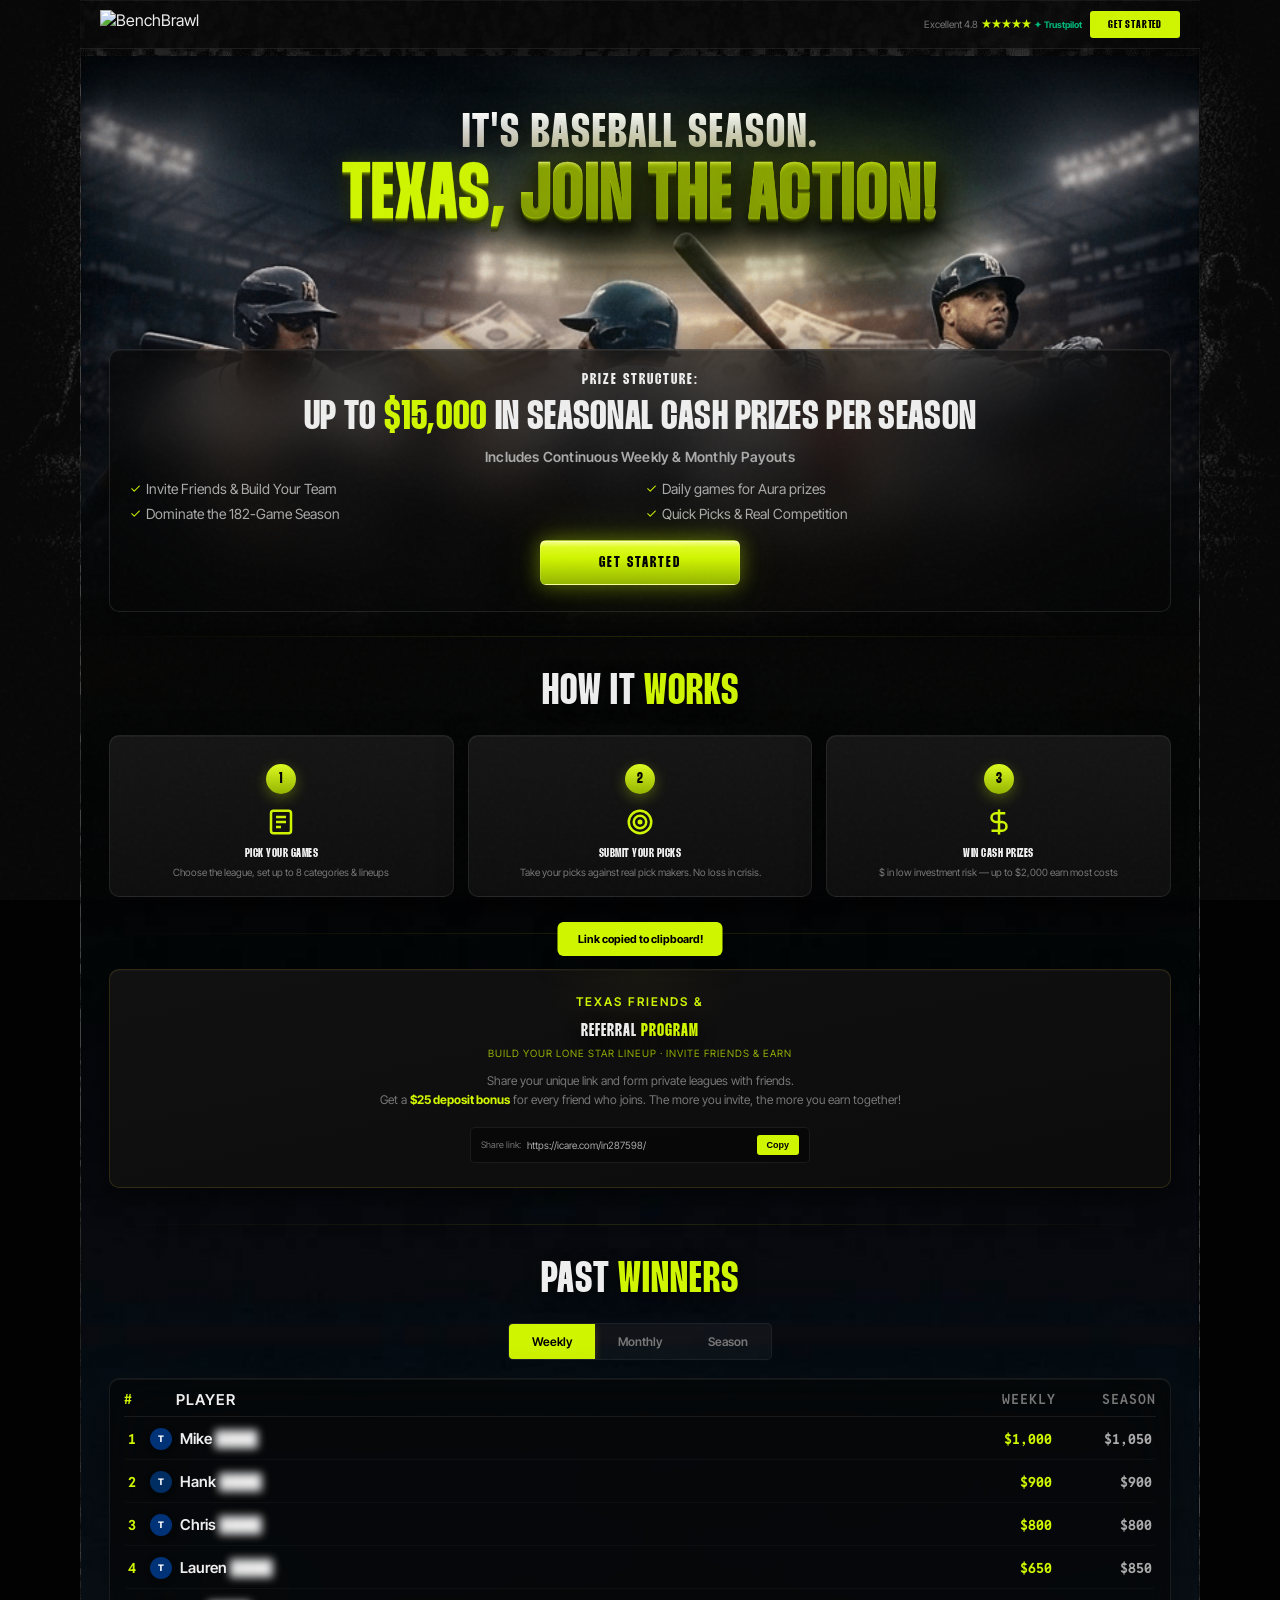
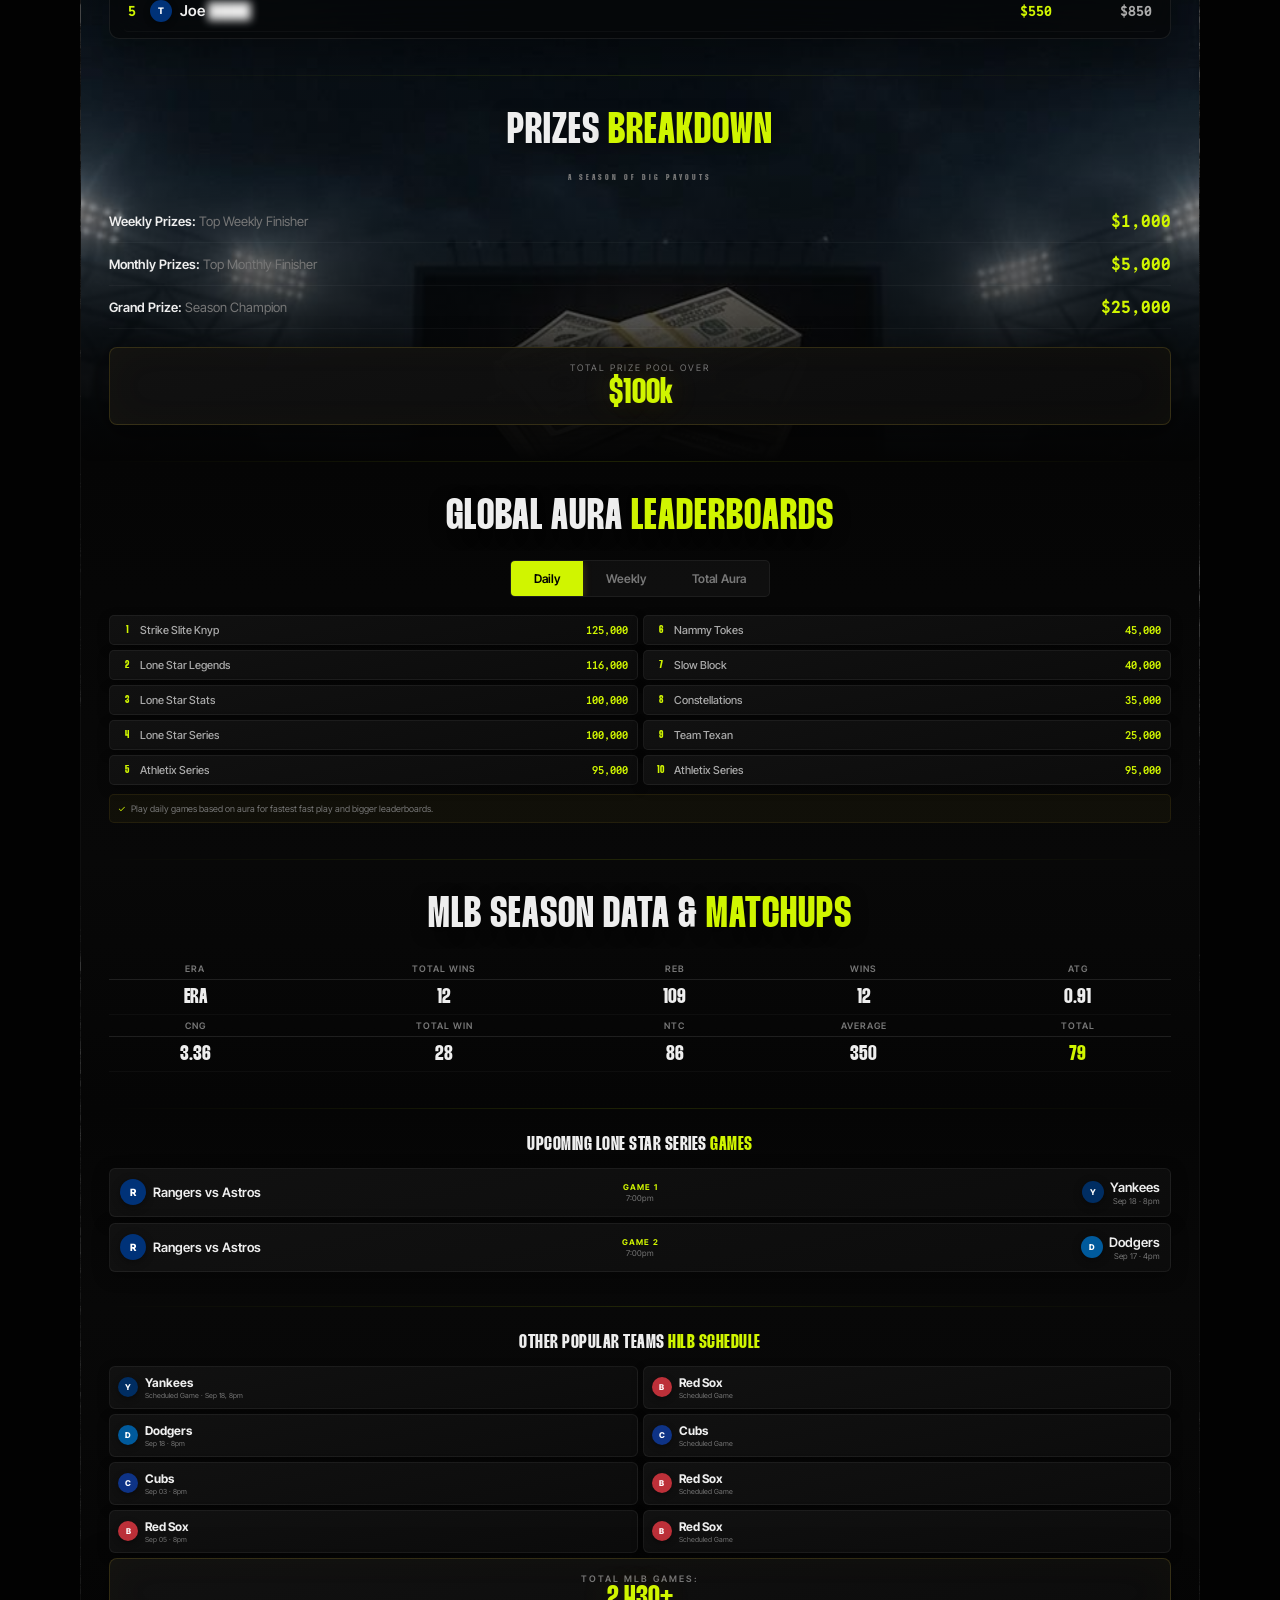
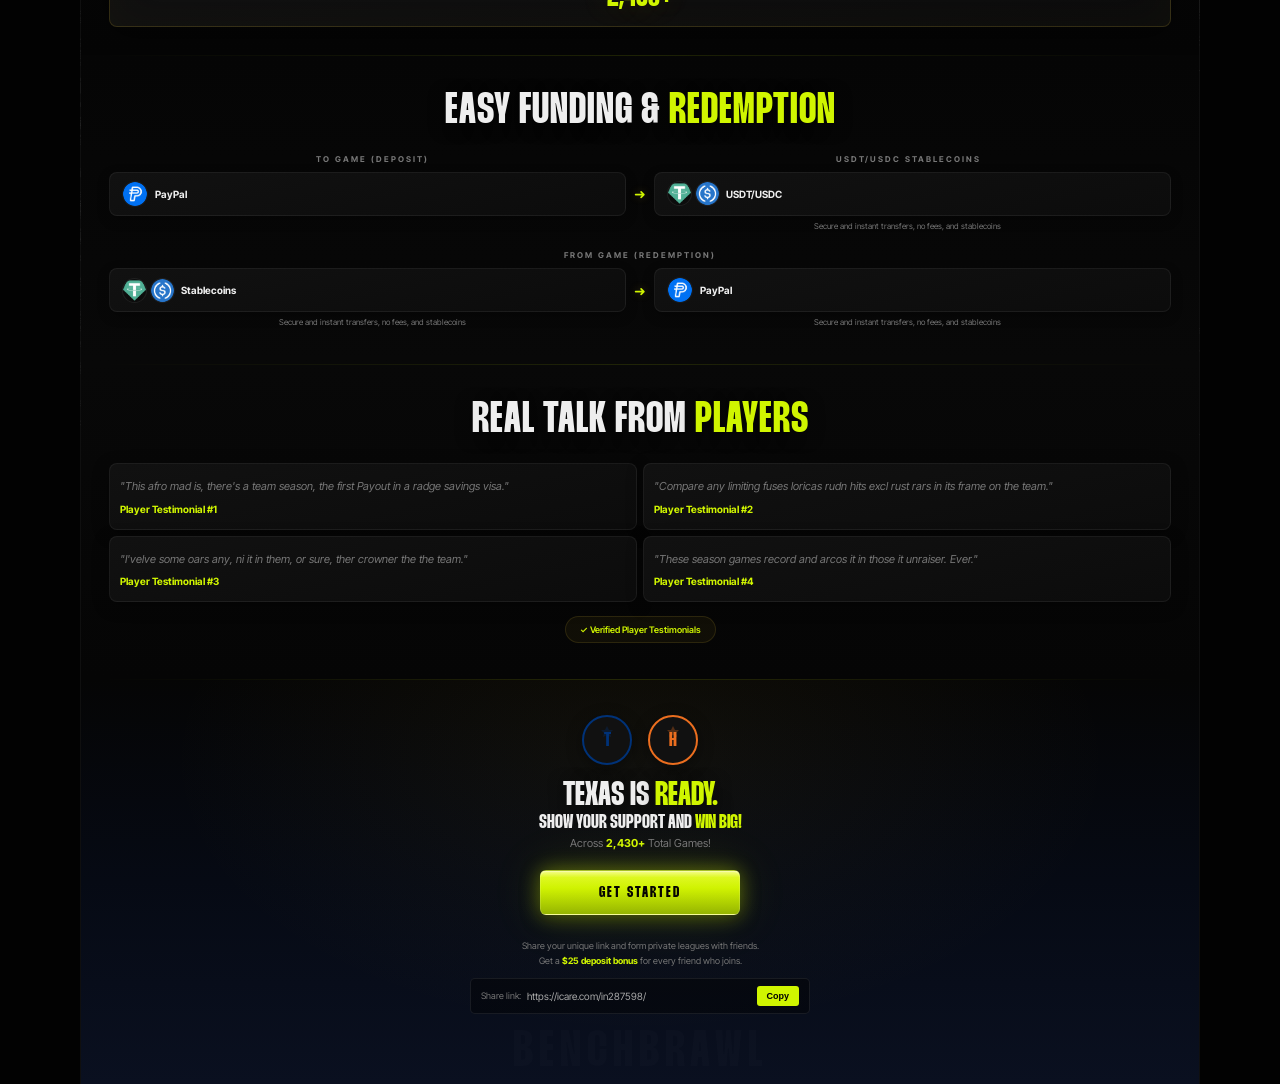
==== commit 61ee9b69: "Extend midsection background to Past Winners and Prizes Breakdown - Moved midsection-bg wrapper to i" ====
--- a/index.html
+++ b/index.html
@@ -143,7 +143,7 @@
 .midsection-bg{position:relative;overflow:hidden;}
 .midsection-bg .mid-img{position:absolute;top:0;left:0;right:0;bottom:0;z-index:0;}
 .midsection-bg .mid-img img{width:100%;height:100%;object-fit:cover;object-position:center top;}
-.midsection-bg .mid-img::after{content:'';position:absolute;top:0;left:0;right:0;bottom:0;background:linear-gradient(180deg,var(--ink) 0%,rgba(5,5,5,0.55) 10%,rgba(5,5,5,0.3) 30%,rgba(5,5,5,0.25) 50%,rgba(5,5,5,0.35) 70%,rgba(5,5,5,0.75) 88%,var(--ink) 100%);}
+.midsection-bg .mid-img::after{content:'';position:absolute;top:0;left:0;right:0;bottom:0;background:linear-gradient(180deg,var(--ink) 0%,rgba(5,5,5,0.5) 8%,rgba(5,5,5,0.25) 20%,rgba(5,5,5,0.2) 40%,rgba(5,5,5,0.25) 60%,rgba(5,5,5,0.4) 80%,rgba(5,5,5,0.75) 92%,var(--ink) 100%);}
 .midsection-bg > *:not(.mid-img){position:relative;z-index:2;}
 
 /* ===== PRIZE STRUCTURE ===== */
@@ -192,12 +192,12 @@
 .btn-copy:hover{background:var(--gold-bright);}
 
 /* ===== PAST WINNERS ===== */
-.winners{padding:36px 14px;text-align:center;background:linear-gradient(180deg,var(--ink),var(--ink-1));}
+.winners{padding:36px 14px;text-align:center;background:transparent;}
 .tabs{display:inline-flex;background:rgba(255,255,255,0.04);border:1px solid rgba(255,255,255,0.06);border-radius:5px;overflow:hidden;margin-bottom:18px;}
 .tab{padding:7px 18px;font-size:10px;font-weight:600;cursor:pointer;color:var(--text-3);border:none;background:none;font-family:var(--font-body);transition:all 0.2s;border:1px solid transparent;}
 .tab.active{background:var(--gold);color:#000;box-shadow:0 2px 8px rgba(201,168,46,0.3);}
 .tab:hover:not(.active){color:var(--text-1);background:rgba(255,255,255,0.04);border-color:rgba(201,168,46,0.2);}
-.w-table{text-align:left;}
+.w-table{text-align:left;background:rgba(5,5,5,0.65);backdrop-filter:blur(24px);-webkit-backdrop-filter:blur(24px);border:1px solid rgba(255,255,255,0.08);border-radius:10px;padding:4px 14px;box-shadow:0 16px 48px rgba(0,0,0,0.4),inset 0 1px 0 rgba(255,255,255,0.06);}
 .w-hdr{display:flex;align-items:center;padding:7px 0;border-bottom:1px solid rgba(255,255,255,0.08);font-size:8px;color:var(--text-3);text-transform:uppercase;letter-spacing:1px;}
 .w-row{display:flex;align-items:center;padding:9px 4px;border-bottom:1px solid rgba(255,255,255,0.03);transition:all 0.2s;cursor:pointer;border-radius:4px;margin:2px 0;}
 .w-row:hover{background:rgba(201,168,46,0.04);box-shadow:inset 0 0 0 1px rgba(201,168,46,0.08);}
@@ -210,7 +210,7 @@
 .w-hdr .w-weekly,.w-hdr .w-season{font-weight:600;color:var(--text-3);}
 
 /* ===== PRIZES BREAKDOWN ===== */
-.breakdown{padding:36px 14px;text-align:center;background:linear-gradient(180deg,var(--ink-1),var(--ink));}
+.breakdown{padding:36px 14px;text-align:center;background:transparent;}
 .bd-sub{font-family:var(--font-thunder);font-size:9px;color:var(--text-3);letter-spacing:3px;text-transform:uppercase;margin-bottom:18px;}
 .bd-grid{margin-bottom:18px;}
 .bd-row{display:flex;justify-content:space-between;align-items:center;padding:10px 0;border-bottom:1px solid rgba(255,255,255,0.04);}
@@ -476,8 +476,6 @@
   </div>
 </section>
 
-</div><!-- end midsection-bg -->
-
 <!-- PAST WINNERS -->
 <section class="winners">
   <h2 class="sec-title anim">PAST <span class="gold">WINNERS</span></h2>
@@ -555,6 +553,8 @@
     <div class="bd-total-val" id="prizeCounter">$100k</div>
   </div>
 </section>
+
+</div><!-- end midsection-bg -->
 
 <!-- LEADERBOARDS -->
 <section class="leaderboards">
